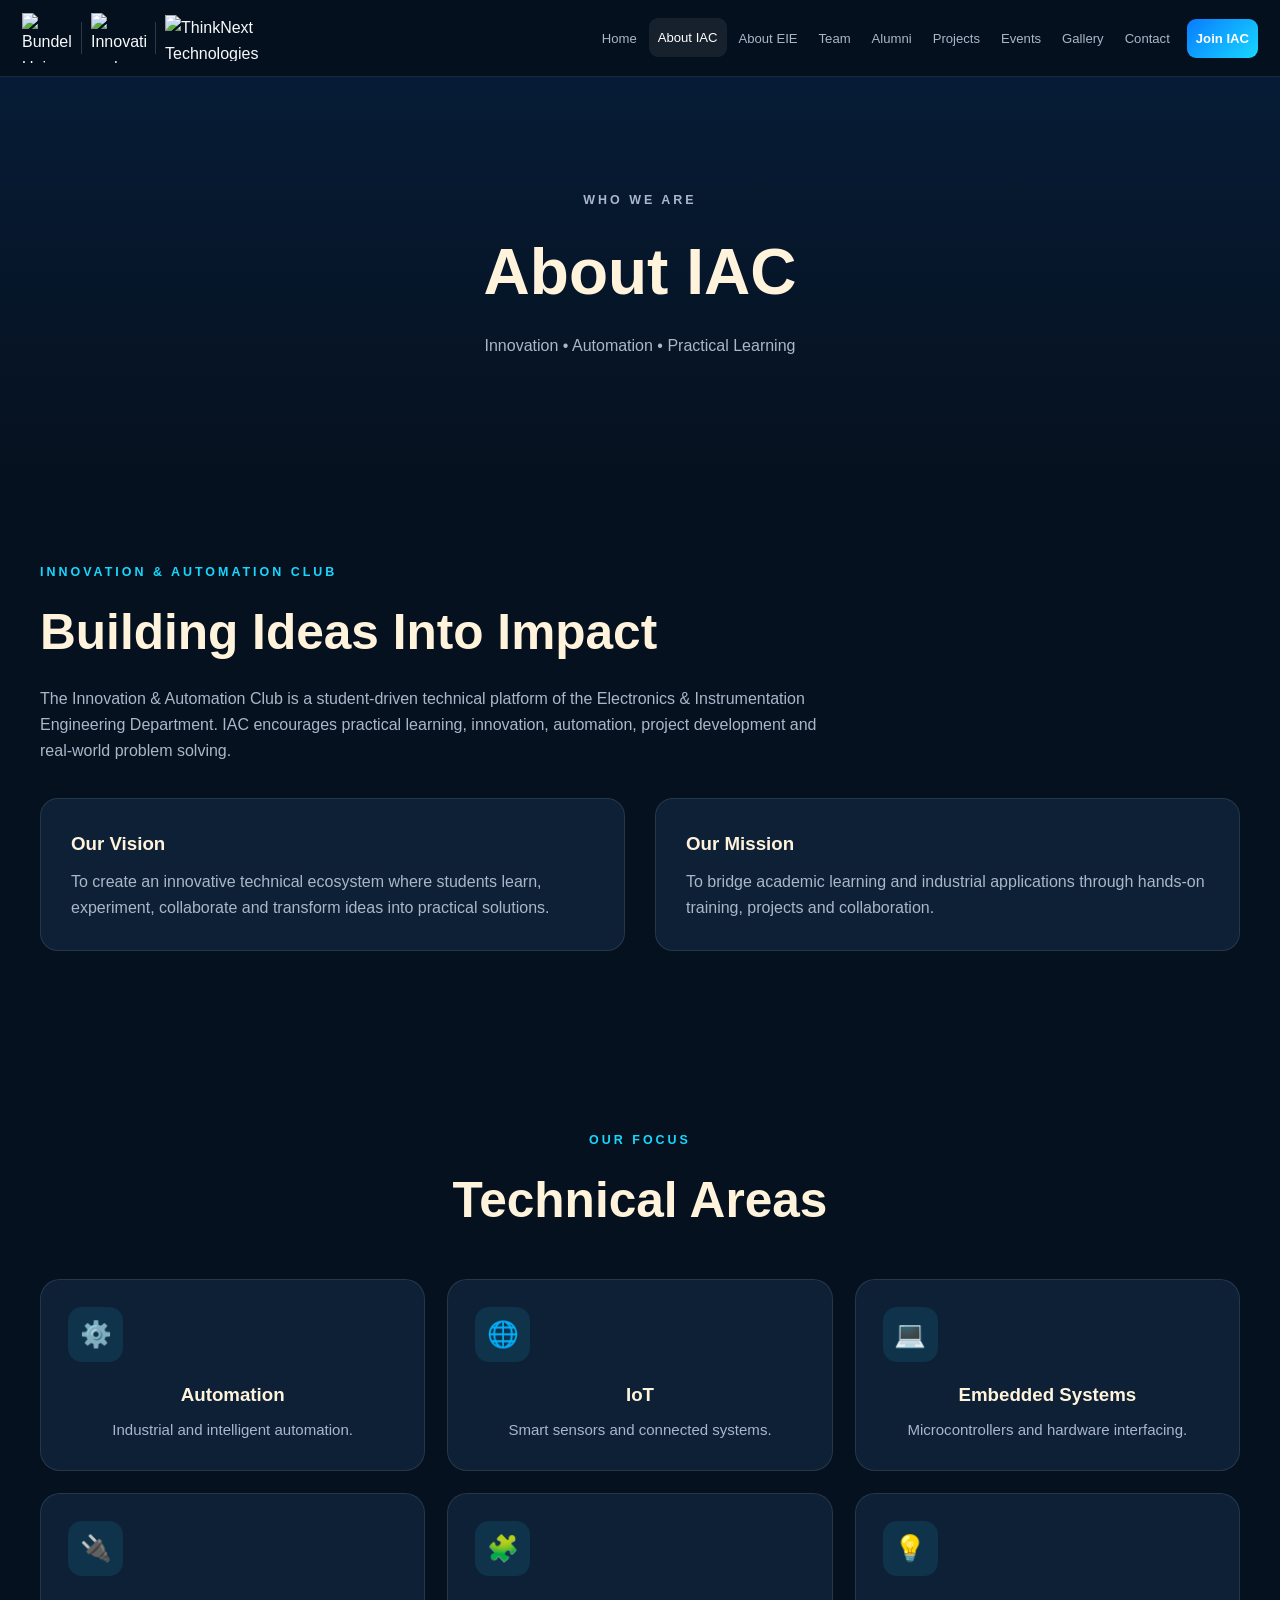
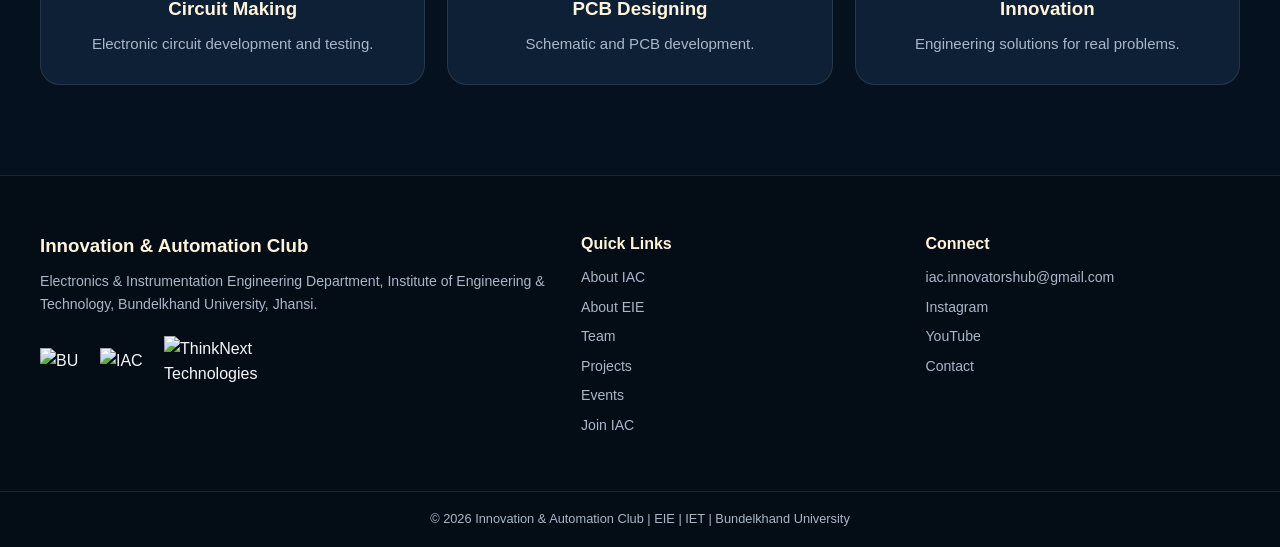
==== about.html @ f3361da5 "Create about.html" ====
<!DOCTYPE html>

<html lang="en">

<head>

    <meta charset="UTF-8">

    <meta
        name="viewport"
        content="width=device-width, initial-scale=1.0"
    >

    <title>
        About IAC
    </title>

    <link
        rel="stylesheet"
        href="style.css"
    >

</head>


<body data-page="about">


<div id="site-header"></div>


<main>


<section class="page-hero">

    <div class="page-hero-content reveal">

        <p class="section-label">
            WHO WE ARE
        </p>

        <h1>
            About IAC
        </h1>

        <p>
            Innovation • Automation •
            Practical Learning
        </p>

    </div>

</section>


<section class="section">


    <div class="reveal">

        <p class="section-label">
            INNOVATION & AUTOMATION CLUB
        </p>

        <h2 class="section-title">
            Building Ideas Into Impact
        </h2>

        <p class="section-intro">

            The Innovation & Automation Club
            is a student-driven technical
            platform of the Electronics &
            Instrumentation Engineering
            Department.

            IAC encourages practical learning,
            innovation, automation,
            project development and
            real-world problem solving.

        </p>

    </div>


    <div class="two-column">


        <div class="info-panel reveal reveal-left">

            <h3>
                Our Vision
            </h3>

            <p>

                To create an innovative
                technical ecosystem where
                students learn, experiment,
                collaborate and transform
                ideas into practical solutions.

            </p>

        </div>


        <div class="info-panel reveal reveal-right">

            <h3>
                Our Mission
            </h3>

            <p>

                To bridge academic learning
                and industrial applications
                through hands-on training,
                projects and collaboration.

            </p>

        </div>


    </div>


</section>


<section class="section section-center">

    <p class="section-label">
        OUR FOCUS
    </p>

    <h2 class="section-title">
        Technical Areas
    </h2>


    <div class="grid">


        <div class="card reveal">
            <div class="card-icon">⚙️</div>
            <h3>Automation</h3>
            <p>Industrial and intelligent automation.</p>
        </div>


        <div class="card reveal">
            <div class="card-icon">🌐</div>
            <h3>IoT</h3>
            <p>Smart sensors and connected systems.</p>
        </div>


        <div class="card reveal">
            <div class="card-icon">💻</div>
            <h3>Embedded Systems</h3>
            <p>Microcontrollers and hardware interfacing.</p>
        </div>


        <div class="card reveal">
            <div class="card-icon">🔌</div>
            <h3>Circuit Making</h3>
            <p>Electronic circuit development and testing.</p>
        </div>


        <div class="card reveal">
            <div class="card-icon">🧩</div>
            <h3>PCB Designing</h3>
            <p>Schematic and PCB development.</p>
        </div>


        <div class="card reveal">
            <div class="card-icon">💡</div>
            <h3>Innovation</h3>
            <p>Engineering solutions for real problems.</p>
        </div>


    </div>

</section>


</main>


<div id="site-footer"></div>


<script src="script.js"></script>


</body>

</html>
---- style.css ----
/* =========================================================
   IAC MULTI-PAGE WEBSITE
   Desktop + Tablet + Mobile Responsive
========================================================= */

* {
    margin: 0;
    padding: 0;
    box-sizing: border-box;
}

html {
    scroll-behavior: smooth;
}

:root {
    --bg: #06111f;
    --bg-soft: #091829;
    --card: #0e2035;
    --card-soft: #132a44;

    --white: #ffffff;
    --cream: #fff3dc;

    --text: #f7f9fc;
    --muted: #aab7c9;

    --blue: #087cff;
    --cyan: #18d7ff;
    --gold: #ffbd4a;

    --border: rgba(255, 255, 255, 0.10);

    --radius: 20px;

    --shadow:
        0 20px 60px rgba(0, 0, 0, 0.32);
}

body {
    font-family:
        Arial,
        Helvetica,
        sans-serif;

    background: var(--bg);
    color: var(--text);

    line-height: 1.6;

    overflow-x: hidden;
}

a {
    color: inherit;
    text-decoration: none;
}

img {
    display: block;
    max-width: 100%;
}

button,
input,
select,
textarea {
    font: inherit;
}

/* =========================================================
   HEADER
========================================================= */

.site-header {
    position: sticky;
    top: 0;

    z-index: 1000;

    background: rgba(6, 17, 31, 0.96);

    backdrop-filter: blur(16px);

    border-bottom:
        1px solid var(--border);
}

.navbar {
    width: 100%;
    max-width: 1500px;

    min-height: 76px;

    margin: auto;

    padding:
        0 22px;

    display: flex;
    align-items: center;
    justify-content: space-between;

    gap: 18px;
}

/* =========================================================
   THREE LOGOS
========================================================= */

.brand {
    display: flex;
    align-items: center;

    flex-shrink: 0;
}

.brand-logos {
    display: flex;
    align-items: center;

    gap: 9px;
}

.header-logo {
    display: block;

    object-fit: contain;

    transition:
        transform 0.3s ease,
        filter 0.3s ease;
}

.header-logo:hover {
    transform:
        translateY(-2px)
        scale(1.05);
}

.bu-logo {
    width: 50px;
    height: 50px;
}

.iac-logo {
    width: 55px;
    height: 50px;
}

.thinknext-logo {
    width: 110px;
    height: 46px;
}

.logo-divider {
    width: 1px;
    height: 32px;

    background:
        rgba(255, 255, 255, 0.17);
}

/* =========================================================
   NAV LINKS
========================================================= */

.nav-links {
    display: flex;
    align-items: center;

    gap: 3px;
}

.nav-links a {
    padding:
        9px 9px;

    border-radius: 9px;

    color: var(--muted);

    font-size: 0.82rem;

    transition:
        color 0.3s ease,
        background 0.3s ease,
        transform 0.3s ease;
}

.nav-links a:hover,
.nav-links a.active {
    color: white;

    background:
        rgba(255, 255, 255, 0.07);

    transform:
        translateY(-1px);
}

.nav-links .join-nav {
    margin-left: 5px;

    color: white;

    background:
        linear-gradient(
            135deg,
            var(--blue),
            var(--cyan)
        );

    font-weight: 700;
}

.menu-btn {
    display: none;

    width: 42px;
    height: 42px;

    flex-shrink: 0;

    border:
        1px solid var(--border);

    border-radius: 10px;

    background: var(--card);

    color: white;

    cursor: pointer;

    font-size: 1.2rem;
}

/* =========================================================
   HERO
========================================================= */

.hero {
    position: relative;

    min-height:
        calc(100vh - 76px);

    display: flex;
    align-items: center;

    overflow: hidden;

    background:
        radial-gradient(
            circle at 85% 20%,
            rgba(24, 215, 255, 0.14),
            transparent 32%
        ),
        radial-gradient(
            circle at 10% 80%,
            rgba(8, 124, 255, 0.13),
            transparent 30%
        );
}

.hero::before {
    content: "";

    position: absolute;

    right: -180px;
    top: -180px;

    width: 500px;
    height: 500px;

    border-radius: 50%;

    background:
        rgba(8, 124, 255, 0.18);

    filter: blur(100px);

    animation:
        heroGlow 8s ease-in-out infinite alternate;
}

@keyframes heroGlow {
    to {
        transform:
            translate(-70px, 60px)
            scale(1.15);
    }
}

.hero-container {
    position: relative;

    z-index: 2;

    width: 100%;
    max-width: 1250px;

    margin: auto;

    padding:
        80px 25px;

    display: grid;

    grid-template-columns:
        1.2fr 0.8fr;

    gap: 65px;

    align-items: center;
}

.hero-tag,
.section-label {
    color: var(--cyan);

    font-size: 0.78rem;

    font-weight: 800;

    letter-spacing: 3px;

    text-transform: uppercase;
}

.hero h1 {
    margin:
        15px 0 22px;

    color: var(--cream);

    font-size:
        clamp(2.7rem, 6vw, 5.5rem);

    line-height: 1;

    letter-spacing: -2px;
}

.hero-description {
    max-width: 760px;

    color: var(--muted);

    font-size: 1.04rem;
}

.hero-buttons {
    display: flex;
    flex-wrap: wrap;

    gap: 14px;

    margin-top: 30px;
}

.btn {
    display: inline-flex;

    align-items: center;
    justify-content: center;

    gap: 8px;

    padding:
        13px 22px;

    border: none;

    border-radius: 11px;

    background:
        linear-gradient(
            135deg,
            var(--blue),
            var(--cyan)
        );

    color: white;

    font-weight: 700;

    cursor: pointer;

    transition: 0.3s ease;
}

.btn:hover {
    transform:
        translateY(-3px);

    box-shadow:
        0 12px 32px
        rgba(8, 124, 255, 0.28);
}

.btn-outline {
    border:
        1px solid var(--border);

    background:
        transparent;
}

.hero-card {
    padding: 30px;

    border:
        1px solid var(--border);

    border-radius: 24px;

    background:
        linear-gradient(
            145deg,
            rgba(255,255,255,0.08),
            rgba(255,255,255,0.02)
        );

    box-shadow: var(--shadow);
}

.hero-card h3 {
    margin-bottom: 12px;

    color: var(--cream);
}

.hero-stat {
    display: grid;

    grid-template-columns:
        repeat(2, 1fr);

    gap: 12px;

    margin-top: 22px;
}

.stat-box {
    padding: 18px;

    border-radius: 13px;

    background:
        rgba(255,255,255,0.05);

    text-align: center;
}

.stat-box strong {
    display: block;

    color: var(--cyan);

    font-size: 1.35rem;
}

.stat-box span {
    color: var(--muted);

    font-size: 0.77rem;
}

/* =========================================================
   COMMON SECTIONS
========================================================= */

.section {
    width: 100%;
    max-width: 1250px;

    margin: auto;

    padding:
        90px 25px;
}

.section-center {
    text-align: center;
}

.section-title {
    margin-top: 10px;

    color: var(--cream);

    font-size:
        clamp(2rem, 4vw, 3.1rem);
}

.section-intro {
    max-width: 780px;

    margin-top: 14px;

    color: var(--muted);
}

.section-center .section-intro {
    margin-left: auto;
    margin-right: auto;
}

/* =========================================================
   PAGE HERO
========================================================= */

.page-hero {
    min-height: 44vh;

    display: flex;
    align-items: center;
    justify-content: center;

    text-align: center;

    background:
        linear-gradient(
            180deg,
            rgba(8,124,255,0.10),
            transparent
        );
}

.page-hero-content {
    max-width: 900px;

    padding:
        80px 22px;
}

.page-hero h1 {
    margin:
        10px 0;

    color: var(--cream);

    font-size:
        clamp(2.4rem, 5vw, 4.4rem);
}

.page-hero p {
    color: var(--muted);
}

/* =========================================================
   CARDS
========================================================= */

.grid {
    display: grid;

    grid-template-columns:
        repeat(3, minmax(0, 1fr));

    gap: 22px;

    margin-top: 38px;
}

.card {
    padding: 27px;

    border:
        1px solid var(--border);

    border-radius: var(--radius);

    background: var(--card);

    transition:
        transform 0.3s ease,
        border 0.3s ease,
        box-shadow 0.3s ease;
}

.card:hover {
    transform:
        translateY(-7px);

    border-color:
        rgba(24, 215, 255, 0.45);

    box-shadow: var(--shadow);
}

.card-icon {
    width: 55px;
    height: 55px;

    margin-bottom: 18px;

    display: grid;

    place-items: center;

    border-radius: 14px;

    background:
        rgba(24, 215, 255, 0.10);

    font-size: 1.6rem;
}

.card h3 {
    margin-bottom: 9px;

    color: var(--cream);
}

.card p {
    color: var(--muted);

    font-size: 0.94rem;
}

/* =========================================================
   ABOUT
========================================================= */

.two-column {
    display: grid;

    grid-template-columns:
        repeat(2, minmax(0, 1fr));

    gap: 30px;

    margin-top: 35px;
}

.info-panel {
    padding: 30px;

    border:
        1px solid var(--border);

    border-radius: 18px;

    background: var(--card);
}

.info-panel h3 {
    margin-bottom: 10px;

    color: var(--cream);
}

.info-panel p {
    color: var(--muted);
}

/* =========================================================
   COLLABORATION BANNER
========================================================= */

.collaboration-section {
    position: relative;

    overflow: hidden;
}

.collaboration-section::before {
    content: "";

    position: absolute;

    width: 350px;
    height: 350px;

    left: -180px;
    top: 100px;

    border-radius: 50%;

    background:
        rgba(8, 124, 255, 0.13);

    filter: blur(90px);
}

.collab-banner {
    position: relative;

    width: 100%;

    margin:
        45px auto;

    overflow: hidden;

    border:
        1px solid var(--border);

    border-radius: 22px;

    box-shadow: var(--shadow);
}

.collab-banner img {
    width: 100%;
    height: auto;

    object-fit: contain;

    transition:
        transform 0.7s ease;
}

.collab-banner:hover img {
    transform:
        scale(1.018);
}

.banner-shine {
    position: absolute;

    inset: 0;

    overflow: hidden;

    pointer-events: none;
}

.banner-shine::after {
    content: "";

    position: absolute;

    left: -240px;
    top: -50%;

    width: 130px;
    height: 200%;

    transform:
        rotate(20deg);

    background:
        linear-gradient(
            90deg,
            transparent,
            rgba(255,255,255,0.24),
            transparent
        );

    animation:
        bannerShine 6s ease-in-out infinite;
}

@keyframes bannerShine {
    0%,
    70% {
        left: -240px;
    }

    100% {
        left:
            calc(100% + 240px);
    }
}

/* =========================================================
   COLLAB INFO
========================================================= */

.collab-content {
    display: grid;

    grid-template-columns:
        1.25fr 0.75fr;

    gap: 25px;

    margin-top: 40px;
}

.collab-info,
.collab-tech-card {
    padding: 32px;

    border:
        1px solid var(--border);

    border-radius: 20px;

    background:
        linear-gradient(
            145deg,
            rgba(255,255,255,0.07),
            rgba(255,255,255,0.02)
        );
}

.partner-badge {
    display: inline-block;

    margin-bottom: 13px;

    padding:
        7px 12px;

    border:
        1px solid
        rgba(24, 215, 255, 0.28);

    border-radius: 30px;

    background:
        rgba(24, 215, 255, 0.08);

    color: var(--cyan);

    font-size: 0.69rem;

    font-weight: 800;

    letter-spacing: 1.3px;
}

.collab-info h2 {
    margin-bottom: 15px;

    color: var(--cream);

    font-size:
        clamp(1.8rem, 3vw, 2.7rem);
}

.collab-info > p {
    margin-bottom: 12px;

    color: var(--muted);
}

.collab-features {
    display: grid;

    grid-template-columns:
        repeat(3, 1fr);

    gap: 11px;

    margin-top: 27px;
}

.collab-feature {
    min-height: 105px;

    padding:
        15px 8px;

    display: flex;

    flex-direction: column;

    align-items: center;
    justify-content: center;

    gap: 8px;

    text-align: center;

    border:
        1px solid var(--border);

    border-radius: 13px;

    background:
        rgba(255,255,255,0.035);

    transition: 0.3s ease;
}

.collab-feature:hover {
    transform:
        translateY(-6px);

    border-color:
        rgba(24, 215, 255, 0.45);
}

.collab-feature span {
    font-size: 1.55rem;

    animation:
        floatIcon 3s ease-in-out infinite;
}

@keyframes floatIcon {
    0%,
    100% {
        transform:
            translateY(0);
    }

    50% {
        transform:
            translateY(-5px);
    }
}

.collab-feature p {
    color: var(--cream);

    font-size: 0.8rem;

    font-weight: 700;
}

.mini-label {
    color: var(--cyan);

    font-size: 0.71rem;

    font-weight: 800;

    letter-spacing: 2px;
}

.collab-tech-card h3 {
    margin:
        10px 0 20px;

    color: var(--cream);

    font-size: 1.6rem;
}

.tech-list {
    display: grid;

    gap: 9px;
}

.tech-item {
    padding: 13px;

    display: flex;
    align-items: center;

    gap: 11px;

    border:
        1px solid var(--border);

    border-radius: 11px;

    background:
        rgba(255,255,255,0.035);

    transition: 0.3s ease;
}

.tech-item:hover {
    transform:
        translateX(6px);

    border-color:
        rgba(24, 215, 255, 0.40);
}

/* =========================================================
   SPONSOR
========================================================= */

.sponsor-wrapper {
    position: relative;

    max-width: 1050px;

    margin:
        45px auto 0;

    padding: 45px;

    display: grid;

    grid-template-columns:
        280px 1fr;

    gap: 40px;

    align-items: center;

    overflow: hidden;

    border:
        1px solid var(--border);

    border-radius: 25px;

    background:
        linear-gradient(
            135deg,
            #0b2948,
            #071522
        );

    box-shadow: var(--shadow);
}

.sponsor-wrapper::before {
    content: "";

    position: absolute;

    inset: 0;

    border:
        1px solid
        rgba(24, 215, 255, 0.23);

    border-radius: 25px;

    animation:
        sponsorGlow
        3s ease-in-out infinite alternate;

    pointer-events: none;
}

@keyframes sponsorGlow {
    from {
        box-shadow:
            inset 0 0 10px
            rgba(24, 215, 255, 0.04);
    }

    to {
        box-shadow:
            inset 0 0 35px
            rgba(24, 215, 255, 0.20);
    }
}

.sponsor-icon-area {
    position: relative;

    z-index: 2;

    text-align: center;
}

.sponsor-avatar {
    width: 170px;
    height: 170px;

    margin: auto;

    display: grid;

    place-items: center;

    border-radius: 50%;

    background:
        linear-gradient(
            135deg,
            var(--blue),
            var(--cyan)
        );

    animation:
        sponsorFloat
        4s ease-in-out infinite;
}

@keyframes sponsorFloat {
    0%,
    100% {
        transform:
            translateY(0);
    }

    50% {
        transform:
            translateY(-8px);
    }
}

.sponsor-avatar span {
    color: white;

    font-size: 3rem;

    font-weight: 900;
}

.sponsor-company {
    margin-top: 20px;

    color: var(--cream);

    font-weight: 700;
}

.sponsor-content {
    position: relative;

    z-index: 2;
}

.sponsor-content h2 {
    color: var(--cream);

    font-size:
        clamp(2rem, 4vw, 3rem);
}

.sponsor-content h3 {
    margin-top: 8px;

    color: var(--cyan);

    font-size: 1rem;
}

.sponsor-content > p {
    margin-top: 15px;

    color: var(--muted);
}

.sponsor-details {
    display: grid;

    grid-template-columns:
        repeat(3, 1fr);

    gap: 11px;

    margin-top: 25px;
}

.detail-box {
    padding: 13px;

    display: flex;

    align-items: center;

    gap: 10px;

    border:
        1px solid var(--border);

    border-radius: 11px;

    background:
        rgba(255,255,255,0.035);
}

.detail-icon {
    font-size: 1.25rem;
}

.detail-box small {
    display: block;

    color: var(--muted);

    font-size: 0.67rem;
}

.detail-box strong {
    color: var(--cream);

    font-size: 0.78rem;
}

.sponsor-actions {
    margin-top: 25px;
}

/* =========================================================
   PEOPLE / FACULTY / TEAM
========================================================= */

.people-grid {
    display: grid;

    grid-template-columns:
        repeat(3, minmax(0, 1fr));

    gap: 23px;

    margin-top: 38px;
}

.person-card {
    overflow: hidden;

    border:
        1px solid var(--border);

    border-radius: 18px;

    background: var(--card);

    transition: 0.3s ease;
}

.person-card:hover {
    transform:
        translateY(-6px);

    box-shadow: var(--shadow);
}

.person-image {
    width: 100%;
    height: 280px;

    object-fit: cover;

    background: var(--card-soft);
}

.person-info {
    padding: 21px;
}

.person-role {
    display: inline-block;

    margin-bottom: 6px;

    color: var(--cyan);

    font-size: 0.72rem;

    font-weight: 800;

    text-transform: uppercase;
}

.person-info h3 {
    color: var(--cream);
}

.person-info p {
    margin-top: 5px;

    color: var(--muted);

    font-size: 0.9rem;
}

.member-list {
    display: flex;
    flex-wrap: wrap;

    gap: 6px;

    margin-top: 12px;
}

.member-tag {
    padding:
        5px 8px;

    border-radius: 7px;

    background:
        rgba(255,255,255,0.06);

    color: var(--cream);

    font-size: 0.75rem;
}

/* =========================================================
   PROJECTS
========================================================= */

.filter-buttons {
    display: flex;
    flex-wrap: wrap;
    justify-content: center;

    gap: 9px;

    margin-top: 28px;
}

.filter-btn {
    padding:
        9px 16px;

    border:
        1px solid var(--border);

    border-radius: 30px;

    background: transparent;

    color: var(--muted);

    cursor: pointer;
}

.filter-btn:hover,
.filter-btn.active {
    border-color: var(--cyan);

    background: var(--cyan);

    color: #06111f;
}

.project-category {
    display: block;

    margin-bottom: 8px;

    color: var(--cyan);

    font-size: 0.73rem;

    font-weight: 800;
}

.project-status {
    display: inline-block;

    margin-top: 13px;

    padding:
        5px 9px;

    border-radius: 8px;

    background:
        rgba(255,255,255,0.07);

    color: var(--cream);

    font-size: 0.72rem;
}

/* =========================================================
   EVENTS
========================================================= */

.timeline {
    display: grid;

    gap: 18px;

    margin-top: 35px;
}

.event-card {
    padding: 23px;

    display: grid;

    grid-template-columns:
        80px 1fr;

    gap: 20px;

    border:
        1px solid var(--border);

    border-radius: 16px;

    background: var(--card);
}

.event-icon {
    width: 68px;
    height: 68px;

    display: grid;

    place-items: center;

    border-radius: 14px;

    background:
        rgba(24, 215, 255, 0.10);

    font-size: 1.8rem;
}

.event-card h3 {
    color: var(--cream);
}

.event-card p {
    margin-top: 5px;

    color: var(--muted);
}

/* =========================================================
   GALLERY
========================================================= */

.gallery-grid {
    display: grid;

    grid-template-columns:
        repeat(3, minmax(0, 1fr));

    gap: 14px;

    margin-top: 35px;
}

.gallery-card {
    overflow: hidden;

    min-height: 260px;

    border:
        1px solid var(--border);

    border-radius: 15px;

    background: var(--card);

    cursor: pointer;
}

.gallery-card img {
    width: 100%;
    height: 100%;

    min-height: 260px;

    object-fit: cover;

    transition:
        transform 0.35s ease;
}

.gallery-card:hover img {
    transform:
        scale(1.05);
}

/* =========================================================
   MODAL
========================================================= */

.modal {
    position: fixed;

    inset: 0;

    z-index: 3000;

    display: none;

    place-items: center;

    padding: 20px;

    background:
        rgba(0,0,0,0.90);
}

.modal.show {
    display: grid;
}

.modal-content {
    position: relative;

    width: 100%;
    max-width: 1000px;

    padding: 20px;

    border-radius: 18px;

    background: var(--card);
}

.modal-content img {
    max-height: 80vh;

    margin: auto;

    object-fit: contain;
}

.modal-close {
    position: absolute;

    top: 10px;
    right: 10px;

    z-index: 4;

    width: 40px;
    height: 40px;

    border: none;

    border-radius: 50%;

    background: #06111f;

    color: white;

    cursor: pointer;
}

/* =========================================================
   FORM
========================================================= */

.form-box {
    max-width: 900px;

    margin:
        30px auto 0;

    padding: 34px;

    border:
        1px solid var(--border);

    border-radius: 20px;

    background: var(--card);
}

.form-grid {
    display: grid;

    grid-template-columns:
        repeat(2, minmax(0, 1fr));

    gap: 18px;
}

.form-group.full {
    grid-column:
        1 / -1;
}

.form-group label {
    display: block;

    margin-bottom: 6px;

    color: var(--cream);

    font-size: 0.83rem;

    font-weight: 700;
}

.form-control {
    width: 100%;

    padding:
        13px 14px;

    border:
        1px solid var(--border);

    border-radius: 10px;

    outline: none;

    background: var(--bg-soft);

    color: white;

    font-size: 16px;
}

.form-control:focus {
    border-color: var(--cyan);
}

textarea.form-control {
    min-height: 120px;

    resize: vertical;
}

.form-message {
    margin-top: 15px;

    color: var(--cyan);
}

/* =========================================================
   CONTACT
========================================================= */

.contact-grid {
    display: grid;

    grid-template-columns:
        0.8fr 1.2fr;

    gap: 25px;

    margin-top: 35px;
}

.contact-card {
    padding: 28px;

    border:
        1px solid var(--border);

    border-radius: 18px;

    background: var(--card);
}

.contact-card h2 {
    color: var(--cream);
}

.contact-item {
    margin-top: 20px;
}

.contact-item strong {
    display: block;

    color: var(--cream);
}

.contact-item span,
.contact-item a {
    color: var(--muted);
}

.map {
    width: 100%;
    min-height: 450px;

    border: none;

    border-radius: 18px;
}

/* =========================================================
   CTA
========================================================= */

.cta {
    max-width: 1200px;

    margin:
        30px auto 90px;

    padding:
        50px 25px;

    text-align: center;

    border:
        1px solid var(--border);

    border-radius: 22px;

    background:
        linear-gradient(
            135deg,
            rgba(8,124,255,0.15),
            rgba(24,215,255,0.05)
        );
}

.cta h2 {
    color: var(--cream);

    font-size:
        clamp(1.8rem, 4vw, 3rem);
}

.cta p {
    max-width: 700px;

    margin:
        10px auto 22px;

    color: var(--muted);
}

/* =========================================================
   FOOTER
========================================================= */

.footer {
    border-top:
        1px solid var(--border);

    background: #040c16;
}

.footer-grid {
    max-width: 1250px;

    margin: auto;

    padding:
        55px 25px;

    display: grid;

    grid-template-columns:
        1.3fr 0.8fr 0.8fr;

    gap: 30px;
}

.footer h3,
.footer h4 {
    margin-bottom: 10px;

    color: var(--cream);
}

.footer p,
.footer a {
    color: var(--muted);

    font-size: 0.88rem;
}

.footer-links {
    display: grid;

    gap: 7px;
}

.footer-logos {
    display: flex;

    align-items: center;

    gap: 12px;

    margin-top: 20px;
}

.footer-logos img {
    object-fit: contain;
}

.footer-bu {
    width: 48px;
}

.footer-iac {
    width: 52px;
}

.footer-thinknext {
    width: 100px;
}

.footer-bottom {
    padding: 17px;

    text-align: center;

    border-top:
        1px solid var(--border);

    color: var(--muted);

    font-size: 0.8rem;
}

/* =========================================================
   SCROLL ANIMATION
========================================================= */

.reveal {
    opacity: 0;

    transform:
        translateY(40px);

    transition:
        opacity 0.8s ease,
        transform 0.8s ease;
}

.reveal-left {
    transform:
        translateX(-45px);
}

.reveal-right {
    transform:
        translateX(45px);
}

.zoom-reveal {
    transform:
        scale(0.94);
}

.reveal.visible {
    opacity: 1;

    transform:
        translateX(0)
        translateY(0)
        scale(1);
}

/* =========================================================
   TABLET
========================================================= */

@media (max-width: 1150px) {

    .menu-btn {
        display: grid;

        place-items: center;
    }

    .nav-links {
        position: absolute;

        top: 76px;
        left: 0;
        right: 0;

        display: none;

        flex-direction: column;

        align-items: stretch;

        padding:
            18px 22px;

        background:
            rgba(6,17,31,0.99);

        border-bottom:
            1px solid var(--border);
    }

    .nav-links.show {
        display: flex;
    }

    .nav-links a {
        width: 100%;

        padding:
            12px 13px;
    }

    .nav-links .join-nav {
        margin-left: 0;

        text-align: center;
    }

    .hero {
        min-height: auto;
    }

    .hero-container {
        grid-template-columns: 1fr;

        gap: 40px;
    }

    .hero-card {
        max-width: 650px;
    }

    .grid,
    .people-grid {
        grid-template-columns:
            repeat(2, minmax(0, 1fr));
    }

    .two-column,
    .collab-content,
    .contact-grid {
        grid-template-columns: 1fr;
    }

    .sponsor-wrapper {
        grid-template-columns: 1fr;

        text-align: center;
    }

    .sponsor-details {
        max-width: 720px;

        margin-left: auto;
        margin-right: auto;

        text-align: left;
    }

    .gallery-grid {
        grid-template-columns:
            repeat(2, minmax(0, 1fr));
    }
}

/* =========================================================
   MOBILE
========================================================= */

@media (max-width: 700px) {

    .navbar {
        min-height: 68px;

        padding:
            0 12px;
    }

    .nav-links {
        top: 68px;
    }

    .brand-logos {
        gap: 5px;
    }

    .bu-logo {
        width: 36px;
        height: 36px;
    }

    .iac-logo {
        width: 40px;
        height: 36px;
    }

    .thinknext-logo {
        width: 72px;
        height: 32px;
    }

    .logo-divider {
        height: 24px;
    }

    .menu-btn {
        width: 40px;
        height: 40px;
    }

    .hero-container {
        padding:
            55px 18px 65px;
    }

    .hero h1 {
        font-size:
            clamp(2.2rem, 12vw, 3.5rem);

        letter-spacing: -1px;
    }

    .hero-description {
        font-size: 0.95rem;
    }

    .hero-buttons {
        flex-direction: column;
    }

    .hero-buttons .btn {
        width: 100%;
    }

    .hero-card {
        padding: 22px;
    }

    .section {
        padding:
            65px 18px;
    }

    .page-hero {
        min-height: auto;
    }

    .page-hero-content {
        padding:
            65px 18px;
    }

    .grid,
    .people-grid,
    .two-column,
    .form-grid {
        grid-template-columns: 1fr;
    }

    .collab-banner {
        border-radius: 12px;
    }

    .collab-banner img {
        width: 100%;
        height: auto;

        object-fit: contain;
    }

    .collab-info,
    .collab-tech-card {
        padding:
            22px 17px;
    }

    .collab-features {
        grid-template-columns:
            repeat(2, 1fr);
    }

    .sponsor-wrapper {
        padding:
            30px 18px;

        gap: 28px;
    }

    .sponsor-avatar {
        width: 135px;
        height: 135px;
    }

    .sponsor-avatar span {
        font-size: 2.4rem;
    }

    .sponsor-details {
        grid-template-columns: 1fr;
    }

    .sponsor-actions .btn {
        width: 100%;
    }

    .event-card {
        grid-template-columns: 1fr;
    }

    .person-image {
        height: auto;

        aspect-ratio: 4 / 3;

        object-fit: cover;
    }

    .gallery-grid {
        grid-template-columns:
            repeat(2, minmax(0, 1fr));

        gap: 10px;
    }

    .gallery-card,
    .gallery-card img {
        min-height: 180px;
    }

    .filter-buttons {
        justify-content: flex-start;

        flex-wrap: nowrap;

        overflow-x: auto;

        padding-bottom: 8px;
    }

    .filter-btn {
        flex-shrink: 0;

        white-space: nowrap;
    }

    .form-box {
        padding:
            22px 17px;
    }

    .map {
        min-height: 350px;
    }

    .footer-grid {
        grid-template-columns: 1fr;

        padding:
            45px 18px;
    }

    .cta {
        margin:
            20px 18px 65px;

        padding:
            38px 18px;
    }
}

/* =========================================================
   VERY SMALL PHONE
========================================================= */

@media (max-width: 420px) {

    .brand-logos {
        gap: 4px;
    }

    .bu-logo {
        width: 30px;
        height: 30px;
    }

    .iac-logo {
        width: 34px;
        height: 30px;
    }

    .thinknext-logo {
        width: 60px;
        height: 28px;
    }

    .logo-divider {
        height: 20px;
    }

    .collab-features {
        grid-template-columns: 1fr;
    }

    .gallery-grid {
        grid-template-columns: 1fr;
    }

    .gallery-card,
    .gallery-card img {
        min-height: 230px;
    }
}

/* =========================================================
   ACCESSIBILITY
========================================================= */

@media (prefers-reduced-motion: reduce) {

    *,
    *::before,
    *::after {
        animation-duration:
            0.01ms !important;

        animation-iteration-count:
            1 !important;

        transition-duration:
            0.01ms !important;
    }
}
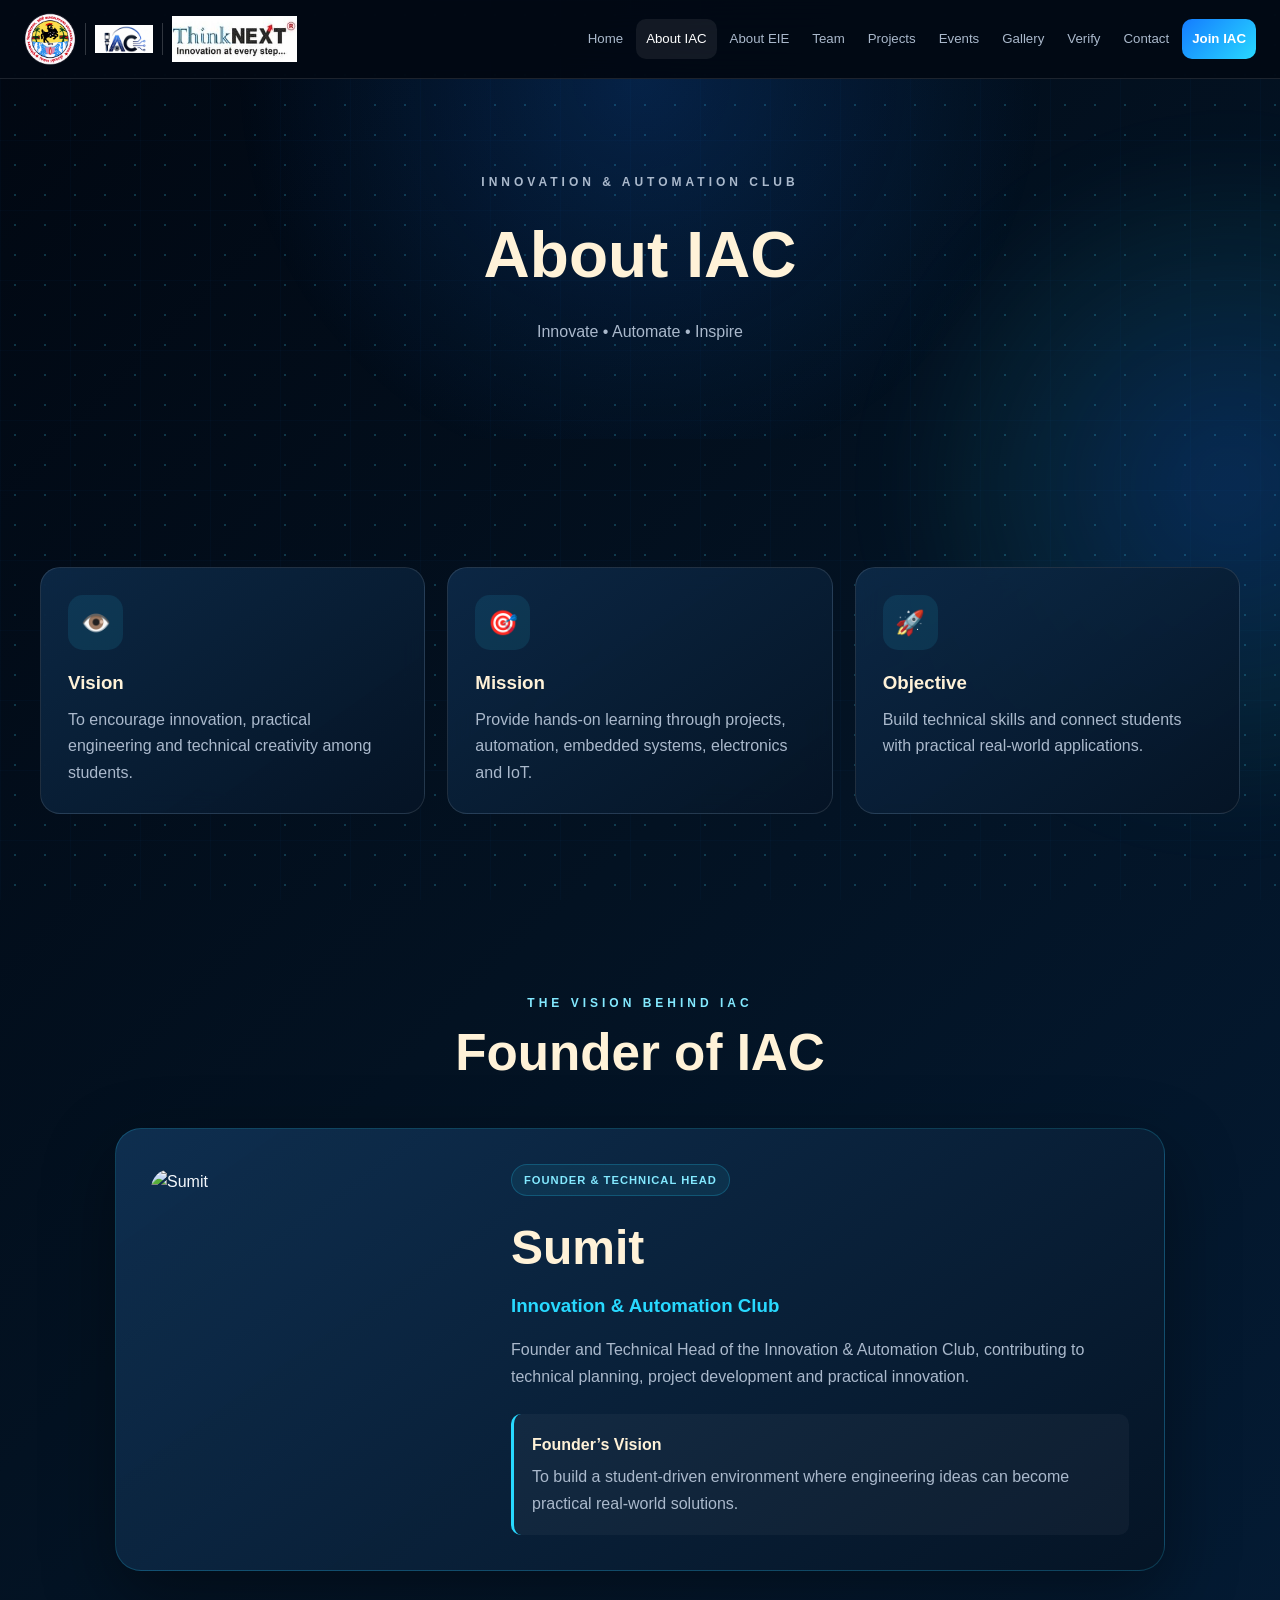
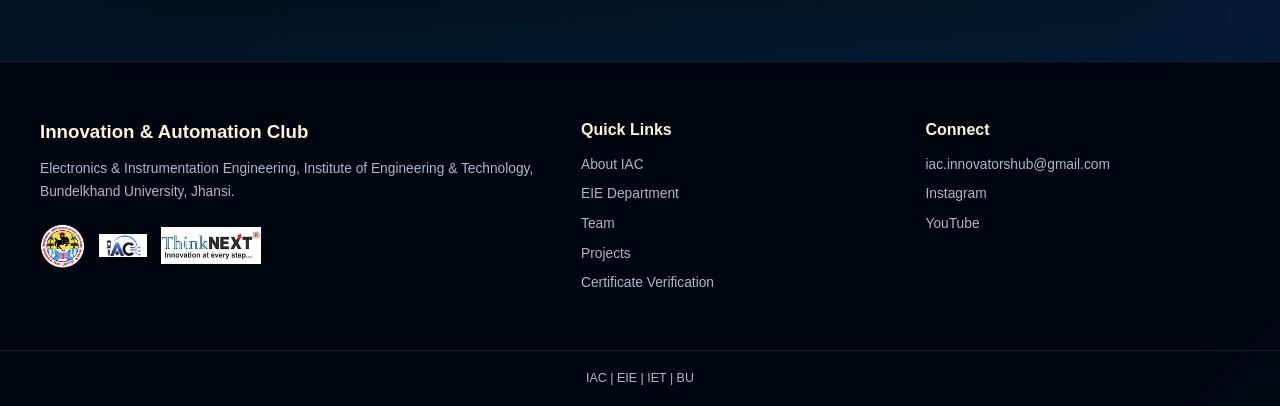
==== commit 633492c6: "Update about.html" ====
--- a/about.html
+++ b/about.html
@@ -37,7 +37,7 @@
     <div class="page-hero-content reveal">
 
         <p class="section-label">
-            WHO WE ARE
+            INNOVATION & AUTOMATION CLUB
         </p>
 
         <h1>
@@ -45,8 +45,7 @@
         </h1>
 
         <p>
-            Innovation • Automation •
-            Practical Learning
+            Innovate • Automate • Inspire
         </p>
 
     </div>
@@ -54,73 +53,158 @@
 </section>
 
 
+
 <section class="section">
 
 
-    <div class="reveal">
+    <div class="grid">
+
+
+        <article class="card reveal">
+
+            <div class="card-icon">
+                👁️
+            </div>
+
+            <h3>
+                Vision
+            </h3>
+
+            <p>
+
+                To encourage innovation,
+                practical engineering
+                and technical creativity
+                among students.
+
+            </p>
+
+        </article>
+
+
+        <article class="card reveal">
+
+            <div class="card-icon">
+                🎯
+            </div>
+
+            <h3>
+                Mission
+            </h3>
+
+            <p>
+
+                Provide hands-on learning
+                through projects,
+                automation, embedded systems,
+                electronics and IoT.
+
+            </p>
+
+        </article>
+
+
+        <article class="card reveal">
+
+            <div class="card-icon">
+                🚀
+            </div>
+
+            <h3>
+                Objective
+            </h3>
+
+            <p>
+
+                Build technical skills
+                and connect students
+                with practical
+                real-world applications.
+
+            </p>
+
+        </article>
+
+
+    </div>
+
+
+</section>
+
+
+
+<section class="section">
+
+
+    <div class="section-center reveal">
 
         <p class="section-label">
-            INNOVATION & AUTOMATION CLUB
+            THE VISION BEHIND IAC
         </p>
 
         <h2 class="section-title">
-            Building Ideas Into Impact
+            Founder of IAC
         </h2>
 
-        <p class="section-intro">
-
-            The Innovation & Automation Club
-            is a student-driven technical
-            platform of the Electronics &
-            Instrumentation Engineering
-            Department.
-
-            IAC encourages practical learning,
-            innovation, automation,
-            project development and
-            real-world problem solving.
-
-        </p>
-
-    </div>
-
-
-    <div class="two-column">
-
-
-        <div class="info-panel reveal reveal-left">
-
-            <h3>
-                Our Vision
-            </h3>
-
-            <p>
-
-                To create an innovative
-                technical ecosystem where
-                students learn, experiment,
-                collaborate and transform
-                ideas into practical solutions.
-
-            </p>
+    </div>
+
+
+    <div class="founder-card tilt-card reveal">
+
+
+        <div class="founder-photo-box">
+
+            <img
+                src="assets/team/sumit.jpeg"
+                class="founder-photo"
+                alt="Sumit"
+            >
 
         </div>
 
 
-        <div class="info-panel reveal reveal-right">
-
-            <h3>
-                Our Mission
-            </h3>
-
-            <p>
-
-                To bridge academic learning
-                and industrial applications
-                through hands-on training,
-                projects and collaboration.
-
-            </p>
+        <div class="founder-content">
+
+            <span class="founder-badge">
+                FOUNDER & TECHNICAL HEAD
+            </span>
+
+            <h2>
+                Sumit
+            </h2>
+
+            <h3>
+                Innovation & Automation Club
+            </h3>
+
+            <p>
+
+                Founder and Technical Head
+                of the Innovation &
+                Automation Club,
+                contributing to technical
+                planning, project development
+                and practical innovation.
+
+            </p>
+
+
+            <div class="founder-vision">
+
+                <strong>
+                    Founder’s Vision
+                </strong>
+
+                <p>
+
+                    To build a student-driven
+                    environment where engineering
+                    ideas can become practical
+                    real-world solutions.
+
+                </p>
+
+            </div>
 
         </div>
 
@@ -131,67 +215,6 @@
 </section>
 
 
-<section class="section section-center">
-
-    <p class="section-label">
-        OUR FOCUS
-    </p>
-
-    <h2 class="section-title">
-        Technical Areas
-    </h2>
-
-
-    <div class="grid">
-
-
-        <div class="card reveal">
-            <div class="card-icon">⚙️</div>
-            <h3>Automation</h3>
-            <p>Industrial and intelligent automation.</p>
-        </div>
-
-
-        <div class="card reveal">
-            <div class="card-icon">🌐</div>
-            <h3>IoT</h3>
-            <p>Smart sensors and connected systems.</p>
-        </div>
-
-
-        <div class="card reveal">
-            <div class="card-icon">💻</div>
-            <h3>Embedded Systems</h3>
-            <p>Microcontrollers and hardware interfacing.</p>
-        </div>
-
-
-        <div class="card reveal">
-            <div class="card-icon">🔌</div>
-            <h3>Circuit Making</h3>
-            <p>Electronic circuit development and testing.</p>
-        </div>
-
-
-        <div class="card reveal">
-            <div class="card-icon">🧩</div>
-            <h3>PCB Designing</h3>
-            <p>Schematic and PCB development.</p>
-        </div>
-
-
-        <div class="card reveal">
-            <div class="card-icon">💡</div>
-            <h3>Innovation</h3>
-            <p>Engineering solutions for real problems.</p>
-        </div>
-
-
-    </div>
-
-</section>
-
-
 </main>
 
 
--- a/style.css
+++ b/style.css
@@ -1,6 +1,5 @@
 /* =========================================================
-   IAC MULTI-PAGE WEBSITE
-   Desktop + Tablet + Mobile Responsive
+   IAC OFFICIAL WEBSITE
 ========================================================= */
 
 * {
@@ -14,467 +13,806 @@
 }
 
 :root {
-    --bg: #06111f;
-    --bg-soft: #091829;
-    --card: #0e2035;
-    --card-soft: #132a44;
+
+    --dark: #020812;
+    --dark2: #061629;
+
+    --card: rgba(8, 29, 52, 0.84);
+
+    --cream: #fff2d8;
 
     --white: #ffffff;
-    --cream: #fff3dc;
-
-    --text: #f7f9fc;
-    --muted: #aab7c9;
-
-    --blue: #087cff;
-    --cyan: #18d7ff;
-    --gold: #ffbd4a;
-
-    --border: rgba(255, 255, 255, 0.10);
-
-    --radius: 20px;
+
+    --text: #f4f8fc;
+
+    --muted: #aab9cc;
+
+    --blue: #147cff;
+
+    --cyan: #28d9ff;
+
+    --cyan2: #83e9ff;
+
+    --green: #35e4a1;
+
+    --border: rgba(255,255,255,0.11);
 
     --shadow:
-        0 20px 60px rgba(0, 0, 0, 0.32);
-}
+        0 25px 70px rgba(0,0,0,0.38);
+}
+
 
 body {
+
+    min-height: 100vh;
+
     font-family:
         Arial,
         Helvetica,
         sans-serif;
 
-    background: var(--bg);
     color: var(--text);
 
-    line-height: 1.6;
+    line-height: 1.65;
 
     overflow-x: hidden;
-}
+
+    background:
+
+        linear-gradient(
+            135deg,
+            #010711,
+            #031222 45%,
+            #041d38
+        );
+}
+
+
+/* =========================================================
+   ANIMATED FULL WEBSITE BACKGROUND
+========================================================= */
+
+body::before {
+
+    content: "";
+
+    position: fixed;
+
+    inset: 0;
+
+    z-index: -2;
+
+    pointer-events: none;
+
+    opacity: 0.32;
+
+    background-image:
+
+        linear-gradient(
+            rgba(54,160,255,0.09) 1px,
+            transparent 1px
+        ),
+
+        linear-gradient(
+            90deg,
+            rgba(54,160,255,0.09) 1px,
+            transparent 1px
+        ),
+
+        radial-gradient(
+            circle,
+            rgba(70,218,255,0.65) 1px,
+            transparent 1.5px
+        );
+
+    background-size:
+        70px 70px,
+        70px 70px,
+        30px 30px;
+
+    animation:
+        backgroundMove
+        35s linear infinite;
+}
+
+
+@keyframes backgroundMove {
+
+    from {
+
+        background-position:
+            0 0,
+            0 0,
+            0 0;
+    }
+
+    to {
+
+        background-position:
+            140px 70px,
+            140px 70px,
+            60px 30px;
+    }
+}
+
+
+body::after {
+
+    content: "";
+
+    position: fixed;
+
+    width: 700px;
+
+    height: 700px;
+
+    top: 15%;
+
+    right: -300px;
+
+    z-index: -1;
+
+    pointer-events: none;
+
+    border-radius: 50%;
+
+    background:
+
+        radial-gradient(
+            circle,
+            rgba(22,124,255,0.23),
+            rgba(40,217,255,0.07) 45%,
+            transparent 70%
+        );
+
+    filter:
+        blur(35px);
+
+    animation:
+        glowMove
+        15s ease-in-out infinite alternate;
+}
+
+
+@keyframes glowMove {
+
+    to {
+
+        transform:
+            translate(-160px,130px)
+            scale(1.2);
+    }
+}
+
 
 a {
     color: inherit;
     text-decoration: none;
 }
 
+
 img {
+    max-width: 100%;
     display: block;
-    max-width: 100%;
-}
+}
+
 
 button,
 input,
-select,
-textarea {
+textarea,
+select {
+
     font: inherit;
 }
 
+
 /* =========================================================
-   HEADER
+   NAVIGATION
 ========================================================= */
 
 .site-header {
+
     position: sticky;
+
     top: 0;
 
     z-index: 1000;
 
-    background: rgba(6, 17, 31, 0.96);
-
-    backdrop-filter: blur(16px);
+    background:
+        rgba(2,9,20,0.92);
+
+    backdrop-filter:
+        blur(18px);
 
     border-bottom:
         1px solid var(--border);
 }
 
+
 .navbar {
+
+    position: relative;
+
     width: 100%;
-    max-width: 1500px;
-
-    min-height: 76px;
+
+    max-width: 1550px;
+
+    min-height: 78px;
 
     margin: auto;
 
     padding:
-        0 22px;
+        0 24px;
 
     display: flex;
+
     align-items: center;
+
     justify-content: space-between;
 
     gap: 18px;
 }
 
-/* =========================================================
-   THREE LOGOS
-========================================================= */
-
-.brand {
+
+.brand-logos {
+
     display: flex;
+
     align-items: center;
 
-    flex-shrink: 0;
-}
-
-.brand-logos {
+    gap: 9px;
+}
+
+
+.header-logo {
+
+    object-fit: contain;
+
+    transition:
+        0.3s ease;
+}
+
+
+.header-logo:hover {
+
+    transform:
+        translateY(-3px)
+        scale(1.05);
+}
+
+
+.bu-logo {
+
+    width: 52px;
+
+    height: 52px;
+}
+
+
+.iac-logo {
+
+    width: 58px;
+
+    height: 50px;
+}
+
+
+.thinknext-logo {
+
+    width: 125px;
+
+    height: 48px;
+}
+
+
+.logo-divider {
+
+    width: 1px;
+
+    height: 32px;
+
+    background:
+        rgba(255,255,255,0.19);
+}
+
+
+.nav-links {
+
     display: flex;
+
     align-items: center;
 
-    gap: 9px;
-}
-
-.header-logo {
-    display: block;
-
-    object-fit: contain;
+    gap: 3px;
+}
+
+
+.nav-links a {
+
+    padding:
+        9px 10px;
+
+    border-radius: 10px;
+
+    color: var(--muted);
+
+    font-size: 0.83rem;
 
     transition:
-        transform 0.3s ease,
-        filter 0.3s ease;
-}
-
-.header-logo:hover {
-    transform:
-        translateY(-2px)
-        scale(1.05);
-}
-
-.bu-logo {
-    width: 50px;
-    height: 50px;
-}
-
-.iac-logo {
-    width: 55px;
-    height: 50px;
-}
-
-.thinknext-logo {
-    width: 110px;
-    height: 46px;
-}
-
-.logo-divider {
-    width: 1px;
-    height: 32px;
-
-    background:
-        rgba(255, 255, 255, 0.17);
-}
-
-/* =========================================================
-   NAV LINKS
-========================================================= */
-
-.nav-links {
-    display: flex;
-    align-items: center;
-
-    gap: 3px;
-}
-
-.nav-links a {
-    padding:
-        9px 9px;
-
-    border-radius: 9px;
-
-    color: var(--muted);
-
-    font-size: 0.82rem;
-
-    transition:
-        color 0.3s ease,
-        background 0.3s ease,
-        transform 0.3s ease;
-}
+        0.3s ease;
+}
+
 
 .nav-links a:hover,
 .nav-links a.active {
+
     color: white;
 
     background:
-        rgba(255, 255, 255, 0.07);
+        rgba(255,255,255,0.07);
+}
+
+
+.join-nav {
+
+    background:
+        linear-gradient(
+            135deg,
+            var(--blue),
+            var(--cyan)
+        ) !important;
+
+    color: white !important;
+
+    font-weight: 700;
+}
+
+
+.menu-btn {
+
+    display: none;
+
+    width: 42px;
+
+    height: 42px;
+
+    align-items: center;
+
+    justify-content: center;
+
+    border:
+        1px solid var(--border);
+
+    border-radius: 11px;
+
+    background:
+        rgba(255,255,255,0.05);
+
+    color: white;
+
+    cursor: pointer;
+}
+
+
+/* =========================================================
+   TOP COLLABORATION BANNER
+========================================================= */
+
+.top-collab-banner {
+
+    position: relative;
+
+    width: 100%;
+
+    z-index: 2;
+
+    overflow: hidden;
+
+    background: white;
+}
+
+
+.top-banner-inner {
+
+    position: relative;
+
+    overflow: hidden;
+}
+
+
+.top-banner-inner img {
+
+    width: 100%;
+
+    height: auto;
+
+    object-fit: contain;
+
+    transition:
+        transform 0.8s ease;
+}
+
+
+.top-banner-inner:hover img {
 
     transform:
-        translateY(-1px);
-}
-
-.nav-links .join-nav {
-    margin-left: 5px;
-
-    color: white;
-
-    background:
+        scale(1.01);
+}
+
+
+.top-banner-shine {
+
+    position: absolute;
+
+    inset: 0;
+
+    overflow: hidden;
+
+    pointer-events: none;
+}
+
+
+.top-banner-shine::after {
+
+    content: "";
+
+    position: absolute;
+
+    top: -60%;
+
+    left: -250px;
+
+    width: 140px;
+
+    height: 220%;
+
+    transform:
+        rotate(20deg);
+
+    background:
+
+        linear-gradient(
+            90deg,
+            transparent,
+            rgba(255,255,255,0.45),
+            transparent
+        );
+
+    animation:
+        bannerShine
+        7s infinite;
+}
+
+
+@keyframes bannerShine {
+
+    0%,
+    70% {
+
+        left: -250px;
+    }
+
+    100% {
+
+        left:
+            calc(100% + 250px);
+    }
+}
+
+
+/* =========================================================
+   HERO
+========================================================= */
+
+.hero {
+
+    position: relative;
+
+    min-height: 90vh;
+
+    display: flex;
+
+    align-items: center;
+
+    overflow: hidden;
+
+    background:
+
+        radial-gradient(
+            circle at 80% 20%,
+            rgba(22,124,255,0.22),
+            transparent 34%
+        ),
+
+        linear-gradient(
+            120deg,
+            rgba(1,8,18,0.95),
+            rgba(4,26,52,0.91)
+        );
+}
+
+
+.hero-pattern {
+
+    position: absolute;
+
+    inset: 0;
+
+    opacity: 0.20;
+
+    pointer-events: none;
+
+    background-image:
+
+        radial-gradient(
+            circle,
+            rgba(90,220,255,0.9) 1px,
+            transparent 1.5px
+        );
+
+    background-size:
+        30px 30px;
+}
+
+
+.hero-container {
+
+    position: relative;
+
+    z-index: 2;
+
+    width: 100%;
+
+    max-width: 1450px;
+
+    margin: auto;
+
+    padding:
+        90px 38px;
+
+    display: grid;
+
+    grid-template-columns:
+        1.25fr 0.75fr;
+
+    gap: 70px;
+
+    align-items: center;
+}
+
+
+.hero-tag,
+.section-label {
+
+    color: var(--cyan2);
+
+    font-size: 0.75rem;
+
+    font-weight: 800;
+
+    letter-spacing: 4px;
+
+    text-transform: uppercase;
+}
+
+
+.hero h1 {
+
+    margin:
+        18px 0 25px;
+
+    color: var(--cream);
+
+    font-size:
+        clamp(
+            4rem,
+            6vw,
+            6.4rem
+        );
+
+    line-height: 0.98;
+
+    letter-spacing: -4px;
+}
+
+
+.hero-description {
+
+    max-width: 800px;
+
+    color: var(--muted);
+
+    font-size: 1.05rem;
+}
+
+
+.hero-buttons {
+
+    display: flex;
+
+    flex-wrap: wrap;
+
+    gap: 14px;
+
+    margin-top: 30px;
+}
+
+
+/* =========================================================
+   BUTTON
+========================================================= */
+
+.btn {
+
+    display: inline-flex;
+
+    justify-content: center;
+
+    align-items: center;
+
+    gap: 8px;
+
+    padding:
+        13px 22px;
+
+    border: none;
+
+    border-radius: 12px;
+
+    background:
+
         linear-gradient(
             135deg,
             var(--blue),
             var(--cyan)
         );
 
+    color: white;
+
     font-weight: 700;
-}
-
-.menu-btn {
-    display: none;
-
-    width: 42px;
-    height: 42px;
-
-    flex-shrink: 0;
+
+    cursor: pointer;
+
+    transition:
+        0.3s ease;
+}
+
+
+.btn:hover {
+
+    transform:
+        translateY(-4px);
+
+    box-shadow:
+        0 15px 35px
+        rgba(22,124,255,0.30);
+}
+
+
+.btn-outline {
 
     border:
         1px solid var(--border);
 
-    border-radius: 10px;
-
-    background: var(--card);
-
-    color: white;
-
-    cursor: pointer;
-
-    font-size: 1.2rem;
-}
+    background:
+        rgba(255,255,255,0.03);
+}
+
 
 /* =========================================================
-   HERO
+   HERO CARD
 ========================================================= */
 
-.hero {
-    position: relative;
-
-    min-height:
-        calc(100vh - 76px);
-
-    display: flex;
-    align-items: center;
-
-    overflow: hidden;
-
-    background:
-        radial-gradient(
-            circle at 85% 20%,
-            rgba(24, 215, 255, 0.14),
-            transparent 32%
-        ),
-        radial-gradient(
-            circle at 10% 80%,
-            rgba(8, 124, 255, 0.13),
-            transparent 30%
-        );
-}
-
-.hero::before {
-    content: "";
-
-    position: absolute;
-
-    right: -180px;
-    top: -180px;
-
-    width: 500px;
-    height: 500px;
-
-    border-radius: 50%;
-
-    background:
-        rgba(8, 124, 255, 0.18);
-
-    filter: blur(100px);
-
-    animation:
-        heroGlow 8s ease-in-out infinite alternate;
-}
-
-@keyframes heroGlow {
-    to {
-        transform:
-            translate(-70px, 60px)
-            scale(1.15);
-    }
-}
-
-.hero-container {
-    position: relative;
-
-    z-index: 2;
-
-    width: 100%;
-    max-width: 1250px;
-
-    margin: auto;
-
-    padding:
-        80px 25px;
-
-    display: grid;
-
-    grid-template-columns:
-        1.2fr 0.8fr;
-
-    gap: 65px;
-
-    align-items: center;
-}
-
-.hero-tag,
-.section-label {
-    color: var(--cyan);
-
-    font-size: 0.78rem;
-
-    font-weight: 800;
-
-    letter-spacing: 3px;
-
-    text-transform: uppercase;
-}
-
-.hero h1 {
-    margin:
-        15px 0 22px;
-
-    color: var(--cream);
-
-    font-size:
-        clamp(2.7rem, 6vw, 5.5rem);
-
-    line-height: 1;
-
-    letter-spacing: -2px;
-}
-
-.hero-description {
-    max-width: 760px;
-
-    color: var(--muted);
-
-    font-size: 1.04rem;
-}
-
-.hero-buttons {
-    display: flex;
-    flex-wrap: wrap;
-
-    gap: 14px;
-
-    margin-top: 30px;
-}
-
-.btn {
-    display: inline-flex;
-
-    align-items: center;
-    justify-content: center;
-
-    gap: 8px;
-
-    padding:
-        13px 22px;
-
-    border: none;
-
-    border-radius: 11px;
-
-    background:
-        linear-gradient(
-            135deg,
-            var(--blue),
-            var(--cyan)
-        );
-
-    color: white;
-
-    font-weight: 700;
-
-    cursor: pointer;
-
-    transition: 0.3s ease;
-}
-
-.btn:hover {
-    transform:
-        translateY(-3px);
-
-    box-shadow:
-        0 12px 32px
-        rgba(8, 124, 255, 0.28);
-}
-
-.btn-outline {
+.hero-card {
+
+    padding: 34px;
+
     border:
         1px solid var(--border);
 
-    background:
-        transparent;
-}
-
-.hero-card {
-    padding: 30px;
-
-    border:
-        1px solid var(--border);
-
-    border-radius: 24px;
-
-    background:
+    border-radius: 28px;
+
+    background:
+
         linear-gradient(
             145deg,
-            rgba(255,255,255,0.08),
-            rgba(255,255,255,0.02)
+            rgba(32,58,92,0.83),
+            rgba(5,18,36,0.95)
         );
 
-    box-shadow: var(--shadow);
-}
+    backdrop-filter:
+        blur(16px);
+
+    box-shadow:
+        var(--shadow);
+}
+
 
 .hero-card h3 {
+
+    color: var(--cream);
+
+    font-size: 1.45rem;
+
     margin-bottom: 12px;
-
-    color: var(--cream);
-}
+}
+
 
 .hero-stat {
+
     display: grid;
 
     grid-template-columns:
-        repeat(2, 1fr);
-
-    gap: 12px;
-
-    margin-top: 22px;
-}
+        repeat(2,1fr);
+
+    gap: 13px;
+
+    margin-top: 26px;
+}
+
 
 .stat-box {
+
+    min-height: 120px;
+
     padding: 18px;
 
-    border-radius: 13px;
-
-    background:
-        rgba(255,255,255,0.05);
+    display: flex;
+
+    flex-direction: column;
+
+    align-items: center;
+
+    justify-content: center;
 
     text-align: center;
-}
+
+    border:
+        1px solid rgba(255,255,255,0.06);
+
+    border-radius: 16px;
+
+    background:
+        rgba(255,255,255,0.045);
+
+    transition:
+        0.3s ease;
+}
+
+
+.stat-box:hover {
+
+    transform:
+        translateY(-7px);
+
+    border-color:
+        rgba(40,217,255,0.35);
+}
+
 
 .stat-box strong {
-    display: block;
-
-    color: var(--cyan);
-
-    font-size: 1.35rem;
-}
+
+    color: var(--cyan2);
+
+    font-size: 1.3rem;
+}
+
 
 .stat-box span {
+
     color: var(--muted);
 
-    font-size: 0.77rem;
-}
+    font-size: 0.78rem;
+}
+
 
 /* =========================================================
-   COMMON SECTIONS
+   SECTIONS
 ========================================================= */
 
 .section {
+
     width: 100%;
+
     max-width: 1250px;
 
     margin: auto;
@@ -483,117 +821,168 @@
         90px 25px;
 }
 
+
 .section-center {
+
     text-align: center;
 }
 
+
 .section-title {
+
     margin-top: 10px;
 
     color: var(--cream);
 
     font-size:
-        clamp(2rem, 4vw, 3.1rem);
-}
+        clamp(
+            2rem,
+            4vw,
+            3.2rem
+        );
+
+    line-height: 1.15;
+}
+
 
 .section-intro {
-    max-width: 780px;
-
-    margin-top: 14px;
+
+    max-width: 800px;
+
+    margin-top: 13px;
 
     color: var(--muted);
 }
 
+
 .section-center .section-intro {
+
     margin-left: auto;
+
     margin-right: auto;
 }
+
 
 /* =========================================================
    PAGE HERO
 ========================================================= */
 
 .page-hero {
-    min-height: 44vh;
+
+    min-height: 40vh;
 
     display: flex;
+
     align-items: center;
+
     justify-content: center;
 
     text-align: center;
 
     background:
-        linear-gradient(
-            180deg,
-            rgba(8,124,255,0.10),
-            transparent
+
+        radial-gradient(
+            circle at top,
+            rgba(22,124,255,0.20),
+            transparent 55%
         );
 }
 
+
 .page-hero-content {
+
     max-width: 900px;
 
     padding:
-        80px 22px;
-}
+        75px 20px;
+}
+
 
 .page-hero h1 {
+
     margin:
         10px 0;
 
     color: var(--cream);
 
     font-size:
-        clamp(2.4rem, 5vw, 4.4rem);
-}
+        clamp(
+            2.5rem,
+            5vw,
+            4.5rem
+        );
+}
+
 
 .page-hero p {
+
     color: var(--muted);
 }
 
+
 /* =========================================================
-   CARDS
+   GENERAL CARDS
 ========================================================= */
 
 .grid {
+
     display: grid;
 
     grid-template-columns:
-        repeat(3, minmax(0, 1fr));
+        repeat(3,minmax(0,1fr));
 
     gap: 22px;
 
     margin-top: 38px;
 }
 
+
 .card {
+
+    position: relative;
+
+    overflow: hidden;
+
     padding: 27px;
 
     border:
         1px solid var(--border);
 
-    border-radius: var(--radius);
-
-    background: var(--card);
+    border-radius: 20px;
+
+    background:
+
+        linear-gradient(
+            145deg,
+            rgba(13,43,74,0.88),
+            rgba(5,20,37,0.96)
+        );
+
+    backdrop-filter:
+        blur(12px);
 
     transition:
-        transform 0.3s ease,
-        border 0.3s ease,
-        box-shadow 0.3s ease;
-}
+        0.35s ease;
+}
+
 
 .card:hover {
+
     transform:
-        translateY(-7px);
+        translateY(-8px);
 
     border-color:
-        rgba(24, 215, 255, 0.45);
-
-    box-shadow: var(--shadow);
-}
+        rgba(40,217,255,0.4);
+
+    box-shadow:
+        var(--shadow);
+}
+
 
 .card-icon {
+
     width: 55px;
+
     height: 55px;
 
     margin-bottom: 18px;
@@ -602,1063 +991,592 @@
 
     place-items: center;
 
-    border-radius: 14px;
-
-    background:
-        rgba(24, 215, 255, 0.10);
-
-    font-size: 1.6rem;
-}
+    border-radius: 15px;
+
+    background:
+        rgba(40,217,255,0.10);
+
+    font-size: 1.5rem;
+}
+
 
 .card h3 {
-    margin-bottom: 9px;
 
     color: var(--cream);
-}
+
+    margin-bottom: 8px;
+}
+
 
 .card p {
+
     color: var(--muted);
-
-    font-size: 0.94rem;
-}
+}
+
 
 /* =========================================================
-   ABOUT
+   TEAM + FACULTY
 ========================================================= */
 
-.two-column {
+.people-grid {
+
     display: grid;
 
     grid-template-columns:
-        repeat(2, minmax(0, 1fr));
-
-    gap: 30px;
-
-    margin-top: 35px;
-}
-
-.info-panel {
-    padding: 30px;
+        repeat(3,minmax(0,1fr));
+
+    gap: 25px;
+
+    margin-top: 40px;
+}
+
+
+.person-card {
+
+    position: relative;
+
+    overflow: hidden;
+
+    transform-style:
+        preserve-3d;
 
     border:
         1px solid var(--border);
 
-    border-radius: 18px;
-
-    background: var(--card);
-}
-
-.info-panel h3 {
-    margin-bottom: 10px;
-
-    color: var(--cream);
-}
-
-.info-panel p {
-    color: var(--muted);
-}
-
-/* =========================================================
-   COLLABORATION BANNER
-========================================================= */
-
-.collaboration-section {
-    position: relative;
-
-    overflow: hidden;
-}
-
-.collaboration-section::before {
+    border-radius: 22px;
+
+    background:
+
+        linear-gradient(
+            145deg,
+            rgba(15,48,82,0.93),
+            rgba(5,20,37,0.96)
+        );
+
+    box-shadow:
+        0 15px 45px
+        rgba(0,0,0,0.24);
+
+    transition:
+        0.3s ease;
+}
+
+
+.person-card::before {
+
     content: "";
 
     position: absolute;
 
-    width: 350px;
-    height: 350px;
-
-    left: -180px;
-    top: 100px;
-
-    border-radius: 50%;
-
-    background:
-        rgba(8, 124, 255, 0.13);
-
-    filter: blur(90px);
-}
-
-.collab-banner {
-    position: relative;
-
-    width: 100%;
-
-    margin:
-        45px auto;
-
-    overflow: hidden;
-
-    border:
-        1px solid var(--border);
-
-    border-radius: 22px;
-
-    box-shadow: var(--shadow);
-}
-
-.collab-banner img {
-    width: 100%;
-    height: auto;
-
-    object-fit: contain;
-
-    transition:
-        transform 0.7s ease;
-}
-
-.collab-banner:hover img {
-    transform:
-        scale(1.018);
-}
-
-.banner-shine {
-    position: absolute;
-
-    inset: 0;
-
-    overflow: hidden;
-
-    pointer-events: none;
-}
-
-.banner-shine::after {
-    content: "";
-
-    position: absolute;
-
-    left: -240px;
-    top: -50%;
-
-    width: 130px;
-    height: 200%;
-
-    transform:
-        rotate(20deg);
-
-    background:
+    top: 0;
+
+    left: 0;
+
+    right: 0;
+
+    height: 3px;
+
+    z-index: 4;
+
+    background:
+
         linear-gradient(
             90deg,
             transparent,
-            rgba(255,255,255,0.24),
+            var(--blue),
+            var(--cyan),
             transparent
         );
+}
+
+
+.person-card:hover {
+
+    border-color:
+        rgba(40,217,255,0.42);
+
+    box-shadow:
+        0 25px 65px
+        rgba(0,0,0,0.38);
+}
+
+
+.person-image-box {
+
+    position: relative;
+
+    width: 100%;
+
+    height: 320px;
+
+    overflow: hidden;
+}
+
+
+.person-image {
+
+    width: 100%;
+
+    height: 100%;
+
+    object-fit: cover;
+
+    object-position:
+        center top;
+
+    transition:
+        transform 0.5s ease;
+}
+
+
+.person-card:hover .person-image {
+
+    transform:
+        scale(1.05);
+}
+
+
+.person-image-box::after {
+
+    content: "";
+
+    position: absolute;
+
+    left: 0;
+
+    right: 0;
+
+    bottom: 0;
+
+    height: 100px;
+
+    background:
+
+        linear-gradient(
+            transparent,
+            rgba(4,18,34,0.87)
+        );
+}
+
+
+.person-info {
+
+    padding:
+        22px 23px 25px;
+}
+
+
+.person-role {
+
+    display: inline-flex;
+
+    margin-bottom: 8px;
+
+    padding:
+        5px 10px;
+
+    border:
+        1px solid
+        rgba(40,217,255,0.18);
+
+    border-radius: 30px;
+
+    background:
+        rgba(40,217,255,0.08);
+
+    color: var(--cyan2);
+
+    font-size: 0.67rem;
+
+    font-weight: 800;
+
+    letter-spacing: 1px;
+
+    text-transform: uppercase;
+}
+
+
+.person-info h3 {
+
+    color: var(--cream);
+
+    font-size: 1.27rem;
+}
+
+
+.person-info p {
+
+    margin-top: 7px;
+
+    color: var(--muted);
+
+    font-size: 0.88rem;
+}
+
+
+/* =========================================================
+   FOUNDER
+========================================================= */
+
+.founder-card {
+
+    max-width: 1050px;
+
+    margin:
+        45px auto 0;
+
+    padding: 35px;
+
+    display: grid;
+
+    grid-template-columns:
+        320px 1fr;
+
+    gap: 40px;
+
+    align-items: center;
+
+    border:
+        1px solid
+        rgba(40,217,255,0.2);
+
+    border-radius: 26px;
+
+    background:
+
+        linear-gradient(
+            145deg,
+            rgba(15,48,82,0.94),
+            rgba(5,20,37,0.96)
+        );
+
+    box-shadow:
+        var(--shadow);
+}
+
+
+.founder-photo-box {
+
+    height: 360px;
+
+    overflow: hidden;
+
+    border-radius: 20px;
+}
+
+
+.founder-photo {
+
+    width: 100%;
+
+    height: 100%;
+
+    object-fit: cover;
+
+    object-position:
+        center top;
+
+    transition:
+        0.5s ease;
+}
+
+
+.founder-card:hover
+.founder-photo {
+
+    transform:
+        scale(1.04);
+}
+
+
+.founder-badge {
+
+    display: inline-block;
+
+    margin-bottom: 12px;
+
+    padding:
+        6px 12px;
+
+    border-radius: 30px;
+
+    color: var(--cyan2);
+
+    background:
+        rgba(40,217,255,0.08);
+
+    border:
+        1px solid
+        rgba(40,217,255,0.22);
+
+    font-size: 0.7rem;
+
+    font-weight: 800;
+
+    letter-spacing: 1px;
+}
+
+
+.founder-content h2 {
+
+    color: var(--cream);
+
+    font-size:
+        clamp(
+            2rem,
+            4vw,
+            3rem
+        );
+}
+
+
+.founder-content h3 {
+
+    color: var(--cyan);
+
+    margin-top: 4px;
+}
+
+
+.founder-content > p {
+
+    color: var(--muted);
+
+    margin-top: 15px;
+}
+
+
+.founder-vision {
+
+    margin-top: 24px;
+
+    padding: 18px;
+
+    border-left:
+        3px solid var(--cyan);
+
+    border-radius: 10px;
+
+    background:
+        rgba(255,255,255,0.035);
+}
+
+
+.founder-vision strong {
+
+    color: var(--cream);
+}
+
+
+.founder-vision p {
+
+    margin-top: 6px;
+
+    color: var(--muted);
+}
+
+
+/* =========================================================
+   CERTIFICATE VERIFIER
+========================================================= */
+
+.verify-card {
+
+    max-width: 900px;
+
+    margin:
+        40px auto 0;
+
+    padding: 38px;
+
+    border:
+        1px solid
+        rgba(40,217,255,0.20);
+
+    border-radius: 25px;
+
+    background:
+
+        linear-gradient(
+            145deg,
+            rgba(10,43,76,0.92),
+            rgba(4,18,35,0.96)
+        );
+
+    box-shadow:
+        var(--shadow);
+
+    text-align: center;
+}
+
+
+.verify-icon {
+
+    width: 75px;
+
+    height: 75px;
+
+    margin:
+        0 auto 20px;
+
+    display: grid;
+
+    place-items: center;
+
+    border-radius: 22px;
+
+    background:
+        rgba(40,217,255,0.1);
+
+    border:
+        1px solid
+        rgba(40,217,255,0.22);
+
+    font-size: 2rem;
 
     animation:
-        bannerShine 6s ease-in-out infinite;
-}
-
-@keyframes bannerShine {
-    0%,
-    70% {
-        left: -240px;
-    }
-
-    100% {
-        left:
-            calc(100% + 240px);
-    }
-}
-
-/* =========================================================
-   COLLAB INFO
-========================================================= */
-
-.collab-content {
-    display: grid;
-
-    grid-template-columns:
-        1.25fr 0.75fr;
-
-    gap: 25px;
-
-    margin-top: 40px;
-}
-
-.collab-info,
-.collab-tech-card {
-    padding: 32px;
+        verifyFloat
+        3s ease-in-out infinite;
+}
+
+
+@keyframes verifyFloat {
+
+    50% {
+
+        transform:
+            translateY(-6px);
+    }
+}
+
+
+.verify-form {
+
+    display: flex;
+
+    gap: 12px;
+
+    margin-top: 25px;
+}
+
+
+.verify-input {
+
+    flex: 1;
+
+    padding:
+        14px 16px;
 
     border:
         1px solid var(--border);
 
-    border-radius: 20px;
-
-    background:
-        linear-gradient(
-            145deg,
-            rgba(255,255,255,0.07),
-            rgba(255,255,255,0.02)
-        );
-}
-
-.partner-badge {
-    display: inline-block;
-
-    margin-bottom: 13px;
-
-    padding:
-        7px 12px;
+    border-radius: 12px;
+
+    outline: none;
+
+    background:
+        rgba(0,0,0,0.22);
+
+    color: white;
+}
+
+
+.verify-input:focus {
+
+    border-color:
+        var(--cyan);
+}
+
+
+.verify-result {
+
+    display: none;
+
+    margin-top: 25px;
+
+    padding: 20px;
+
+    border-radius: 15px;
+
+    text-align: left;
+}
+
+
+.verify-result.show {
+
+    display: block;
+}
+
+
+.verify-result.valid {
 
     border:
         1px solid
-        rgba(24, 215, 255, 0.28);
-
-    border-radius: 30px;
-
-    background:
-        rgba(24, 215, 255, 0.08);
-
-    color: var(--cyan);
-
-    font-size: 0.69rem;
-
-    font-weight: 800;
-
-    letter-spacing: 1.3px;
-}
-
-.collab-info h2 {
-    margin-bottom: 15px;
-
-    color: var(--cream);
-
-    font-size:
-        clamp(1.8rem, 3vw, 2.7rem);
-}
-
-.collab-info > p {
-    margin-bottom: 12px;
-
-    color: var(--muted);
-}
-
-.collab-features {
+        rgba(53,228,161,0.35);
+
+    background:
+        rgba(53,228,161,0.08);
+}
+
+
+.verify-result.invalid {
+
+    border:
+        1px solid
+        rgba(255,90,90,0.35);
+
+    background:
+        rgba(255,90,90,0.07);
+}
+
+
+.certificate-details {
+
     display: grid;
 
     grid-template-columns:
-        repeat(3, 1fr);
-
-    gap: 11px;
-
-    margin-top: 27px;
-}
-
-.collab-feature {
-    min-height: 105px;
-
-    padding:
-        15px 8px;
-
-    display: flex;
-
-    flex-direction: column;
-
-    align-items: center;
-    justify-content: center;
-
-    gap: 8px;
-
-    text-align: center;
+        repeat(2,1fr);
+
+    gap: 12px;
+
+    margin-top: 15px;
+}
+
+
+.certificate-detail {
+
+    padding: 12px;
 
     border:
         1px solid var(--border);
 
-    border-radius: 13px;
+    border-radius: 10px;
 
     background:
         rgba(255,255,255,0.035);
-
-    transition: 0.3s ease;
-}
-
-.collab-feature:hover {
-    transform:
-        translateY(-6px);
-
-    border-color:
-        rgba(24, 215, 255, 0.45);
-}
-
-.collab-feature span {
-    font-size: 1.55rem;
-
-    animation:
-        floatIcon 3s ease-in-out infinite;
-}
-
-@keyframes floatIcon {
-    0%,
-    100% {
-        transform:
-            translateY(0);
-    }
-
-    50% {
-        transform:
-            translateY(-5px);
-    }
-}
-
-.collab-feature p {
+}
+
+
+.certificate-detail small {
+
+    display: block;
+
+    color: var(--muted);
+}
+
+
+.certificate-detail strong {
+
     color: var(--cream);
-
-    font-size: 0.8rem;
-
-    font-weight: 700;
-}
-
-.mini-label {
-    color: var(--cyan);
-
-    font-size: 0.71rem;
-
-    font-weight: 800;
-
-    letter-spacing: 2px;
-}
-
-.collab-tech-card h3 {
-    margin:
-        10px 0 20px;
-
-    color: var(--cream);
-
-    font-size: 1.6rem;
-}
-
-.tech-list {
-    display: grid;
-
-    gap: 9px;
-}
-
-.tech-item {
-    padding: 13px;
-
-    display: flex;
-    align-items: center;
-
-    gap: 11px;
-
-    border:
-        1px solid var(--border);
-
-    border-radius: 11px;
-
-    background:
-        rgba(255,255,255,0.035);
-
-    transition: 0.3s ease;
-}
-
-.tech-item:hover {
-    transform:
-        translateX(6px);
-
-    border-color:
-        rgba(24, 215, 255, 0.40);
-}
-
-/* =========================================================
-   SPONSOR
-========================================================= */
-
-.sponsor-wrapper {
-    position: relative;
-
-    max-width: 1050px;
-
-    margin:
-        45px auto 0;
-
-    padding: 45px;
-
-    display: grid;
-
-    grid-template-columns:
-        280px 1fr;
-
-    gap: 40px;
-
-    align-items: center;
-
-    overflow: hidden;
-
-    border:
-        1px solid var(--border);
-
-    border-radius: 25px;
-
-    background:
-        linear-gradient(
-            135deg,
-            #0b2948,
-            #071522
-        );
-
-    box-shadow: var(--shadow);
-}
-
-.sponsor-wrapper::before {
-    content: "";
-
-    position: absolute;
-
-    inset: 0;
-
-    border:
-        1px solid
-        rgba(24, 215, 255, 0.23);
-
-    border-radius: 25px;
-
-    animation:
-        sponsorGlow
-        3s ease-in-out infinite alternate;
-
-    pointer-events: none;
-}
-
-@keyframes sponsorGlow {
-    from {
-        box-shadow:
-            inset 0 0 10px
-            rgba(24, 215, 255, 0.04);
-    }
-
-    to {
-        box-shadow:
-            inset 0 0 35px
-            rgba(24, 215, 255, 0.20);
-    }
-}
-
-.sponsor-icon-area {
-    position: relative;
-
-    z-index: 2;
-
-    text-align: center;
-}
-
-.sponsor-avatar {
-    width: 170px;
-    height: 170px;
-
-    margin: auto;
-
-    display: grid;
-
-    place-items: center;
-
-    border-radius: 50%;
-
-    background:
-        linear-gradient(
-            135deg,
-            var(--blue),
-            var(--cyan)
-        );
-
-    animation:
-        sponsorFloat
-        4s ease-in-out infinite;
-}
-
-@keyframes sponsorFloat {
-    0%,
-    100% {
-        transform:
-            translateY(0);
-    }
-
-    50% {
-        transform:
-            translateY(-8px);
-    }
-}
-
-.sponsor-avatar span {
-    color: white;
-
-    font-size: 3rem;
-
-    font-weight: 900;
-}
-
-.sponsor-company {
-    margin-top: 20px;
-
-    color: var(--cream);
-
-    font-weight: 700;
-}
-
-.sponsor-content {
-    position: relative;
-
-    z-index: 2;
-}
-
-.sponsor-content h2 {
-    color: var(--cream);
-
-    font-size:
-        clamp(2rem, 4vw, 3rem);
-}
-
-.sponsor-content h3 {
-    margin-top: 8px;
-
-    color: var(--cyan);
-
-    font-size: 1rem;
-}
-
-.sponsor-content > p {
-    margin-top: 15px;
-
-    color: var(--muted);
-}
-
-.sponsor-details {
-    display: grid;
-
-    grid-template-columns:
-        repeat(3, 1fr);
-
-    gap: 11px;
-
-    margin-top: 25px;
-}
-
-.detail-box {
-    padding: 13px;
-
-    display: flex;
-
-    align-items: center;
-
-    gap: 10px;
-
-    border:
-        1px solid var(--border);
-
-    border-radius: 11px;
-
-    background:
-        rgba(255,255,255,0.035);
-}
-
-.detail-icon {
-    font-size: 1.25rem;
-}
-
-.detail-box small {
-    display: block;
-
-    color: var(--muted);
-
-    font-size: 0.67rem;
-}
-
-.detail-box strong {
-    color: var(--cream);
-
-    font-size: 0.78rem;
-}
-
-.sponsor-actions {
-    margin-top: 25px;
-}
-
-/* =========================================================
-   PEOPLE / FACULTY / TEAM
-========================================================= */
-
-.people-grid {
-    display: grid;
-
-    grid-template-columns:
-        repeat(3, minmax(0, 1fr));
-
-    gap: 23px;
-
-    margin-top: 38px;
-}
-
-.person-card {
-    overflow: hidden;
-
-    border:
-        1px solid var(--border);
-
-    border-radius: 18px;
-
-    background: var(--card);
-
-    transition: 0.3s ease;
-}
-
-.person-card:hover {
-    transform:
-        translateY(-6px);
-
-    box-shadow: var(--shadow);
-}
-
-.person-image {
-    width: 100%;
-    height: 280px;
-
-    object-fit: cover;
-
-    background: var(--card-soft);
-}
-
-.person-info {
-    padding: 21px;
-}
-
-.person-role {
-    display: inline-block;
-
-    margin-bottom: 6px;
-
-    color: var(--cyan);
-
-    font-size: 0.72rem;
-
-    font-weight: 800;
-
-    text-transform: uppercase;
-}
-
-.person-info h3 {
-    color: var(--cream);
-}
-
-.person-info p {
-    margin-top: 5px;
-
-    color: var(--muted);
-
-    font-size: 0.9rem;
-}
-
-.member-list {
-    display: flex;
-    flex-wrap: wrap;
-
-    gap: 6px;
-
-    margin-top: 12px;
-}
-
-.member-tag {
-    padding:
-        5px 8px;
-
-    border-radius: 7px;
-
-    background:
-        rgba(255,255,255,0.06);
-
-    color: var(--cream);
-
-    font-size: 0.75rem;
-}
-
-/* =========================================================
-   PROJECTS
-========================================================= */
-
-.filter-buttons {
-    display: flex;
-    flex-wrap: wrap;
-    justify-content: center;
-
-    gap: 9px;
-
-    margin-top: 28px;
-}
-
-.filter-btn {
-    padding:
-        9px 16px;
-
-    border:
-        1px solid var(--border);
-
-    border-radius: 30px;
-
-    background: transparent;
-
-    color: var(--muted);
-
-    cursor: pointer;
-}
-
-.filter-btn:hover,
-.filter-btn.active {
-    border-color: var(--cyan);
-
-    background: var(--cyan);
-
-    color: #06111f;
-}
-
-.project-category {
-    display: block;
-
-    margin-bottom: 8px;
-
-    color: var(--cyan);
-
-    font-size: 0.73rem;
-
-    font-weight: 800;
-}
-
-.project-status {
-    display: inline-block;
-
-    margin-top: 13px;
-
-    padding:
-        5px 9px;
-
-    border-radius: 8px;
-
-    background:
-        rgba(255,255,255,0.07);
-
-    color: var(--cream);
-
-    font-size: 0.72rem;
-}
-
-/* =========================================================
-   EVENTS
-========================================================= */
-
-.timeline {
-    display: grid;
-
-    gap: 18px;
-
-    margin-top: 35px;
-}
-
-.event-card {
-    padding: 23px;
-
-    display: grid;
-
-    grid-template-columns:
-        80px 1fr;
-
-    gap: 20px;
-
-    border:
-        1px solid var(--border);
-
-    border-radius: 16px;
-
-    background: var(--card);
-}
-
-.event-icon {
-    width: 68px;
-    height: 68px;
-
-    display: grid;
-
-    place-items: center;
-
-    border-radius: 14px;
-
-    background:
-        rgba(24, 215, 255, 0.10);
-
-    font-size: 1.8rem;
-}
-
-.event-card h3 {
-    color: var(--cream);
-}
-
-.event-card p {
-    margin-top: 5px;
-
-    color: var(--muted);
-}
-
-/* =========================================================
-   GALLERY
-========================================================= */
-
-.gallery-grid {
-    display: grid;
-
-    grid-template-columns:
-        repeat(3, minmax(0, 1fr));
-
-    gap: 14px;
-
-    margin-top: 35px;
-}
-
-.gallery-card {
-    overflow: hidden;
-
-    min-height: 260px;
-
-    border:
-        1px solid var(--border);
-
-    border-radius: 15px;
-
-    background: var(--card);
-
-    cursor: pointer;
-}
-
-.gallery-card img {
-    width: 100%;
-    height: 100%;
-
-    min-height: 260px;
-
-    object-fit: cover;
-
-    transition:
-        transform 0.35s ease;
-}
-
-.gallery-card:hover img {
-    transform:
-        scale(1.05);
-}
-
-/* =========================================================
-   MODAL
-========================================================= */
-
-.modal {
-    position: fixed;
-
-    inset: 0;
-
-    z-index: 3000;
-
-    display: none;
-
-    place-items: center;
-
-    padding: 20px;
-
-    background:
-        rgba(0,0,0,0.90);
-}
-
-.modal.show {
-    display: grid;
-}
-
-.modal-content {
-    position: relative;
-
-    width: 100%;
-    max-width: 1000px;
-
-    padding: 20px;
-
-    border-radius: 18px;
-
-    background: var(--card);
-}
-
-.modal-content img {
-    max-height: 80vh;
-
-    margin: auto;
-
-    object-fit: contain;
-}
-
-.modal-close {
-    position: absolute;
-
-    top: 10px;
-    right: 10px;
-
-    z-index: 4;
-
-    width: 40px;
-    height: 40px;
-
-    border: none;
-
-    border-radius: 50%;
-
-    background: #06111f;
-
-    color: white;
-
-    cursor: pointer;
-}
-
-/* =========================================================
-   FORM
-========================================================= */
-
-.form-box {
-    max-width: 900px;
-
-    margin:
-        30px auto 0;
-
-    padding: 34px;
-
-    border:
-        1px solid var(--border);
-
-    border-radius: 20px;
-
-    background: var(--card);
-}
-
-.form-grid {
-    display: grid;
-
-    grid-template-columns:
-        repeat(2, minmax(0, 1fr));
-
-    gap: 18px;
-}
-
-.form-group.full {
-    grid-column:
-        1 / -1;
-}
-
-.form-group label {
-    display: block;
-
-    margin-bottom: 6px;
-
-    color: var(--cream);
-
-    font-size: 0.83rem;
-
-    font-weight: 700;
-}
-
-.form-control {
-    width: 100%;
-
-    padding:
-        13px 14px;
-
-    border:
-        1px solid var(--border);
-
-    border-radius: 10px;
-
-    outline: none;
-
-    background: var(--bg-soft);
-
-    color: white;
-
-    font-size: 16px;
-}
-
-.form-control:focus {
-    border-color: var(--cyan);
-}
-
-textarea.form-control {
-    min-height: 120px;
-
-    resize: vertical;
-}
-
-.form-message {
-    margin-top: 15px;
-
-    color: var(--cyan);
-}
-
-/* =========================================================
-   CONTACT
-========================================================= */
-
-.contact-grid {
-    display: grid;
-
-    grid-template-columns:
-        0.8fr 1.2fr;
-
-    gap: 25px;
-
-    margin-top: 35px;
-}
-
-.contact-card {
-    padding: 28px;
-
-    border:
-        1px solid var(--border);
-
-    border-radius: 18px;
-
-    background: var(--card);
-}
-
-.contact-card h2 {
-    color: var(--cream);
-}
-
-.contact-item {
-    margin-top: 20px;
-}
-
-.contact-item strong {
-    display: block;
-
-    color: var(--cream);
-}
-
-.contact-item span,
-.contact-item a {
-    color: var(--muted);
-}
-
-.map {
-    width: 100%;
-    min-height: 450px;
-
-    border: none;
-
-    border-radius: 18px;
-}
+}
+
 
 /* =========================================================
    CTA
 ========================================================= */
 
 .cta {
+
     max-width: 1200px;
 
     margin:
@@ -1667,29 +1585,38 @@
     padding:
         50px 25px;
 
-    text-align: center;
-
     border:
         1px solid var(--border);
 
-    border-radius: 22px;
-
-    background:
+    border-radius: 24px;
+
+    text-align: center;
+
+    background:
+
         linear-gradient(
             135deg,
-            rgba(8,124,255,0.15),
-            rgba(24,215,255,0.05)
+            rgba(22,124,255,0.17),
+            rgba(40,217,255,0.06)
         );
 }
 
+
 .cta h2 {
+
     color: var(--cream);
 
     font-size:
-        clamp(1.8rem, 4vw, 3rem);
-}
+        clamp(
+            1.8rem,
+            4vw,
+            3rem
+        );
+}
+
 
 .cta p {
+
     max-width: 700px;
 
     margin:
@@ -1697,19 +1624,24 @@
 
     color: var(--muted);
 }
+
 
 /* =========================================================
    FOOTER
 ========================================================= */
 
 .footer {
+
     border-top:
         1px solid var(--border);
 
-    background: #040c16;
-}
+    background:
+        rgba(1,7,15,0.97);
+}
+
 
 .footer-grid {
+
     max-width: 1250px;
 
     margin: auto;
@@ -1725,121 +1657,151 @@
     gap: 30px;
 }
 
+
 .footer h3,
 .footer h4 {
+
+    color: var(--cream);
+
     margin-bottom: 10px;
-
-    color: var(--cream);
-}
+}
+
 
 .footer p,
 .footer a {
+
     color: var(--muted);
 
-    font-size: 0.88rem;
-}
+    font-size: 0.86rem;
+}
+
+
+.footer a:hover {
+
+    color: var(--cyan);
+}
+
 
 .footer-links {
+
     display: grid;
 
     gap: 7px;
 }
 
+
 .footer-logos {
+
     display: flex;
 
     align-items: center;
 
-    gap: 12px;
+    gap: 14px;
 
     margin-top: 20px;
 }
 
-.footer-logos img {
-    object-fit: contain;
-}
 
 .footer-bu {
+
+    width: 45px;
+}
+
+
+.footer-iac {
+
     width: 48px;
 }
 
-.footer-iac {
-    width: 52px;
-}
 
 .footer-thinknext {
+
     width: 100px;
 }
 
+
 .footer-bottom {
+
     padding: 17px;
-
-    text-align: center;
 
     border-top:
         1px solid var(--border);
 
     color: var(--muted);
 
-    font-size: 0.8rem;
-}
+    text-align: center;
+
+    font-size: 0.78rem;
+}
+
 
 /* =========================================================
    SCROLL ANIMATION
 ========================================================= */
 
 .reveal {
+
     opacity: 0;
 
     transform:
         translateY(40px);
 
     transition:
-        opacity 0.8s ease,
-        transform 0.8s ease;
-}
+        0.8s ease;
+}
+
 
 .reveal-left {
+
     transform:
         translateX(-45px);
 }
 
+
 .reveal-right {
+
     transform:
         translateX(45px);
 }
 
+
 .zoom-reveal {
+
     transform:
         scale(0.94);
 }
 
+
 .reveal.visible {
+
     opacity: 1;
 
     transform:
-        translateX(0)
-        translateY(0)
+        translate(0)
         scale(1);
 }
+
 
 /* =========================================================
    TABLET
 ========================================================= */
 
-@media (max-width: 1150px) {
+@media (max-width: 1100px) {
 
     .menu-btn {
-        display: grid;
-
-        place-items: center;
-    }
+
+        display: flex;
+    }
+
 
     .nav-links {
+
         position: absolute;
 
-        top: 76px;
+        top: 78px;
+
         left: 0;
+
         right: 0;
 
         display: none;
@@ -1852,75 +1814,59 @@
             18px 22px;
 
         background:
-            rgba(6,17,31,0.99);
-
-        border-bottom:
-            1px solid var(--border);
-    }
+            rgba(2,9,20,0.99);
+    }
+
 
     .nav-links.show {
+
         display: flex;
     }
 
+
     .nav-links a {
-        width: 100%;
+
+        padding: 12px;
+    }
+
+
+    .hero-container {
+
+        grid-template-columns:
+            1fr;
 
         padding:
-            12px 13px;
-    }
-
-    .nav-links .join-nav {
-        margin-left: 0;
-
-        text-align: center;
-    }
-
-    .hero {
-        min-height: auto;
-    }
-
-    .hero-container {
-        grid-template-columns: 1fr;
-
-        gap: 40px;
-    }
-
-    .hero-card {
-        max-width: 650px;
-    }
+            70px 30px;
+    }
+
 
     .grid,
     .people-grid {
+
         grid-template-columns:
-            repeat(2, minmax(0, 1fr));
-    }
-
-    .two-column,
-    .collab-content,
-    .contact-grid {
-        grid-template-columns: 1fr;
-    }
-
-    .sponsor-wrapper {
-        grid-template-columns: 1fr;
+            repeat(2,1fr);
+    }
+
+
+    .founder-card {
+
+        grid-template-columns:
+            1fr;
 
         text-align: center;
     }
 
-    .sponsor-details {
-        max-width: 720px;
-
-        margin-left: auto;
-        margin-right: auto;
-
-        text-align: left;
-    }
-
-    .gallery-grid {
-        grid-template-columns:
-            repeat(2, minmax(0, 1fr));
-    }
-}
+
+    .founder-photo-box {
+
+        max-width: 420px;
+
+        width: 100%;
+
+        margin: auto;
+    }
+}
+
 
 /* =========================================================
    MOBILE
@@ -1929,249 +1875,221 @@
 @media (max-width: 700px) {
 
     .navbar {
+
         min-height: 68px;
 
         padding:
-            0 12px;
-    }
+            0 10px;
+    }
+
 
     .nav-links {
+
         top: 68px;
-    }
+
+        max-height:
+            calc(100vh - 68px);
+
+        overflow-y: auto;
+    }
+
 
     .brand-logos {
+
         gap: 5px;
     }
 
+
     .bu-logo {
-        width: 36px;
-        height: 36px;
-    }
+
+        width: 35px;
+
+        height: 35px;
+    }
+
 
     .iac-logo {
-        width: 40px;
-        height: 36px;
-    }
+
+        width: 39px;
+
+        height: 35px;
+    }
+
 
     .thinknext-logo {
+
         width: 72px;
-        height: 32px;
-    }
+
+        height: 31px;
+    }
+
 
     .logo-divider {
-        height: 24px;
-    }
-
-    .menu-btn {
-        width: 40px;
-        height: 40px;
-    }
+
+        height: 22px;
+    }
+
+
+    .hero {
+
+        min-height: auto;
+    }
+
 
     .hero-container {
+
         padding:
             55px 18px 65px;
-    }
+
+        gap: 40px;
+    }
+
 
     .hero h1 {
+
         font-size:
-            clamp(2.2rem, 12vw, 3.5rem);
-
-        letter-spacing: -1px;
-    }
-
-    .hero-description {
-        font-size: 0.95rem;
-    }
+            clamp(
+                2.6rem,
+                14vw,
+                4rem
+            );
+
+        letter-spacing: -2px;
+    }
+
 
     .hero-buttons {
-        flex-direction: column;
-    }
-
-    .hero-buttons .btn {
-        width: 100%;
-    }
-
-    .hero-card {
-        padding: 22px;
-    }
+
+        display: grid;
+
+        grid-template-columns:
+            1fr 1fr;
+    }
+
 
     .section {
+
         padding:
             65px 18px;
     }
 
-    .page-hero {
-        min-height: auto;
-    }
-
-    .page-hero-content {
-        padding:
-            65px 18px;
-    }
 
     .grid,
-    .people-grid,
-    .two-column,
-    .form-grid {
-        grid-template-columns: 1fr;
-    }
-
-    .collab-banner {
-        border-radius: 12px;
-    }
-
-    .collab-banner img {
+    .people-grid {
+
+        grid-template-columns:
+            1fr;
+    }
+
+
+    .person-card {
+
+        max-width: 450px;
+
         width: 100%;
-        height: auto;
-
-        object-fit: contain;
-    }
-
-    .collab-info,
-    .collab-tech-card {
+
+        margin: auto;
+    }
+
+
+    .person-image-box {
+
+        height: 320px;
+    }
+
+
+    .founder-card {
+
         padding:
             22px 17px;
     }
 
-    .collab-features {
+
+    .founder-photo-box {
+
+        height: 330px;
+    }
+
+
+    .verify-card {
+
+        padding:
+            28px 18px;
+    }
+
+
+    .verify-form {
+
+        flex-direction: column;
+    }
+
+
+    .certificate-details {
+
         grid-template-columns:
-            repeat(2, 1fr);
-    }
-
-    .sponsor-wrapper {
-        padding:
-            30px 18px;
-
-        gap: 28px;
-    }
-
-    .sponsor-avatar {
-        width: 135px;
-        height: 135px;
-    }
-
-    .sponsor-avatar span {
-        font-size: 2.4rem;
-    }
-
-    .sponsor-details {
-        grid-template-columns: 1fr;
-    }
-
-    .sponsor-actions .btn {
-        width: 100%;
-    }
-
-    .event-card {
-        grid-template-columns: 1fr;
-    }
-
-    .person-image {
-        height: auto;
-
-        aspect-ratio: 4 / 3;
-
-        object-fit: cover;
-    }
-
-    .gallery-grid {
+            1fr;
+    }
+
+
+    .footer-grid {
+
         grid-template-columns:
-            repeat(2, minmax(0, 1fr));
-
-        gap: 10px;
-    }
-
-    .gallery-card,
-    .gallery-card img {
-        min-height: 180px;
-    }
-
-    .filter-buttons {
-        justify-content: flex-start;
-
-        flex-wrap: nowrap;
-
-        overflow-x: auto;
-
-        padding-bottom: 8px;
-    }
-
-    .filter-btn {
-        flex-shrink: 0;
-
-        white-space: nowrap;
-    }
-
-    .form-box {
-        padding:
-            22px 17px;
-    }
-
-    .map {
-        min-height: 350px;
-    }
-
-    .footer-grid {
-        grid-template-columns: 1fr;
-
-        padding:
-            45px 18px;
-    }
+            1fr;
+    }
+
 
     .cta {
+
         margin:
             20px 18px 65px;
-
-        padding:
-            38px 18px;
-    }
-}
+    }
+}
+
 
 /* =========================================================
-   VERY SMALL PHONE
+   SMALL MOBILE
 ========================================================= */
 
-@media (max-width: 420px) {
-
-    .brand-logos {
-        gap: 4px;
-    }
+@media (max-width: 430px) {
+
+    .hero-buttons {
+
+        grid-template-columns:
+            1fr;
+    }
+
+
+    .hero h1 {
+
+        font-size:
+            2.5rem;
+    }
+
 
     .bu-logo {
-        width: 30px;
-        height: 30px;
-    }
+
+        width: 29px;
+        height: 29px;
+    }
+
 
     .iac-logo {
-        width: 34px;
-        height: 30px;
-    }
+
+        width: 32px;
+        height: 29px;
+    }
+
 
     .thinknext-logo {
-        width: 60px;
-        height: 28px;
-    }
-
-    .logo-divider {
-        height: 20px;
-    }
-
-    .collab-features {
-        grid-template-columns: 1fr;
-    }
-
-    .gallery-grid {
-        grid-template-columns: 1fr;
-    }
-
-    .gallery-card,
-    .gallery-card img {
-        min-height: 230px;
-    }
-}
+
+        width: 58px;
+        height: 26px;
+    }
+}
+
 
 /* =========================================================
-   ACCESSIBILITY
+   REDUCED MOTION
 ========================================================= */
 
 @media (prefers-reduced-motion: reduce) {
@@ -2179,6 +2097,7 @@
     *,
     *::before,
     *::after {
+
         animation-duration:
             0.01ms !important;
 
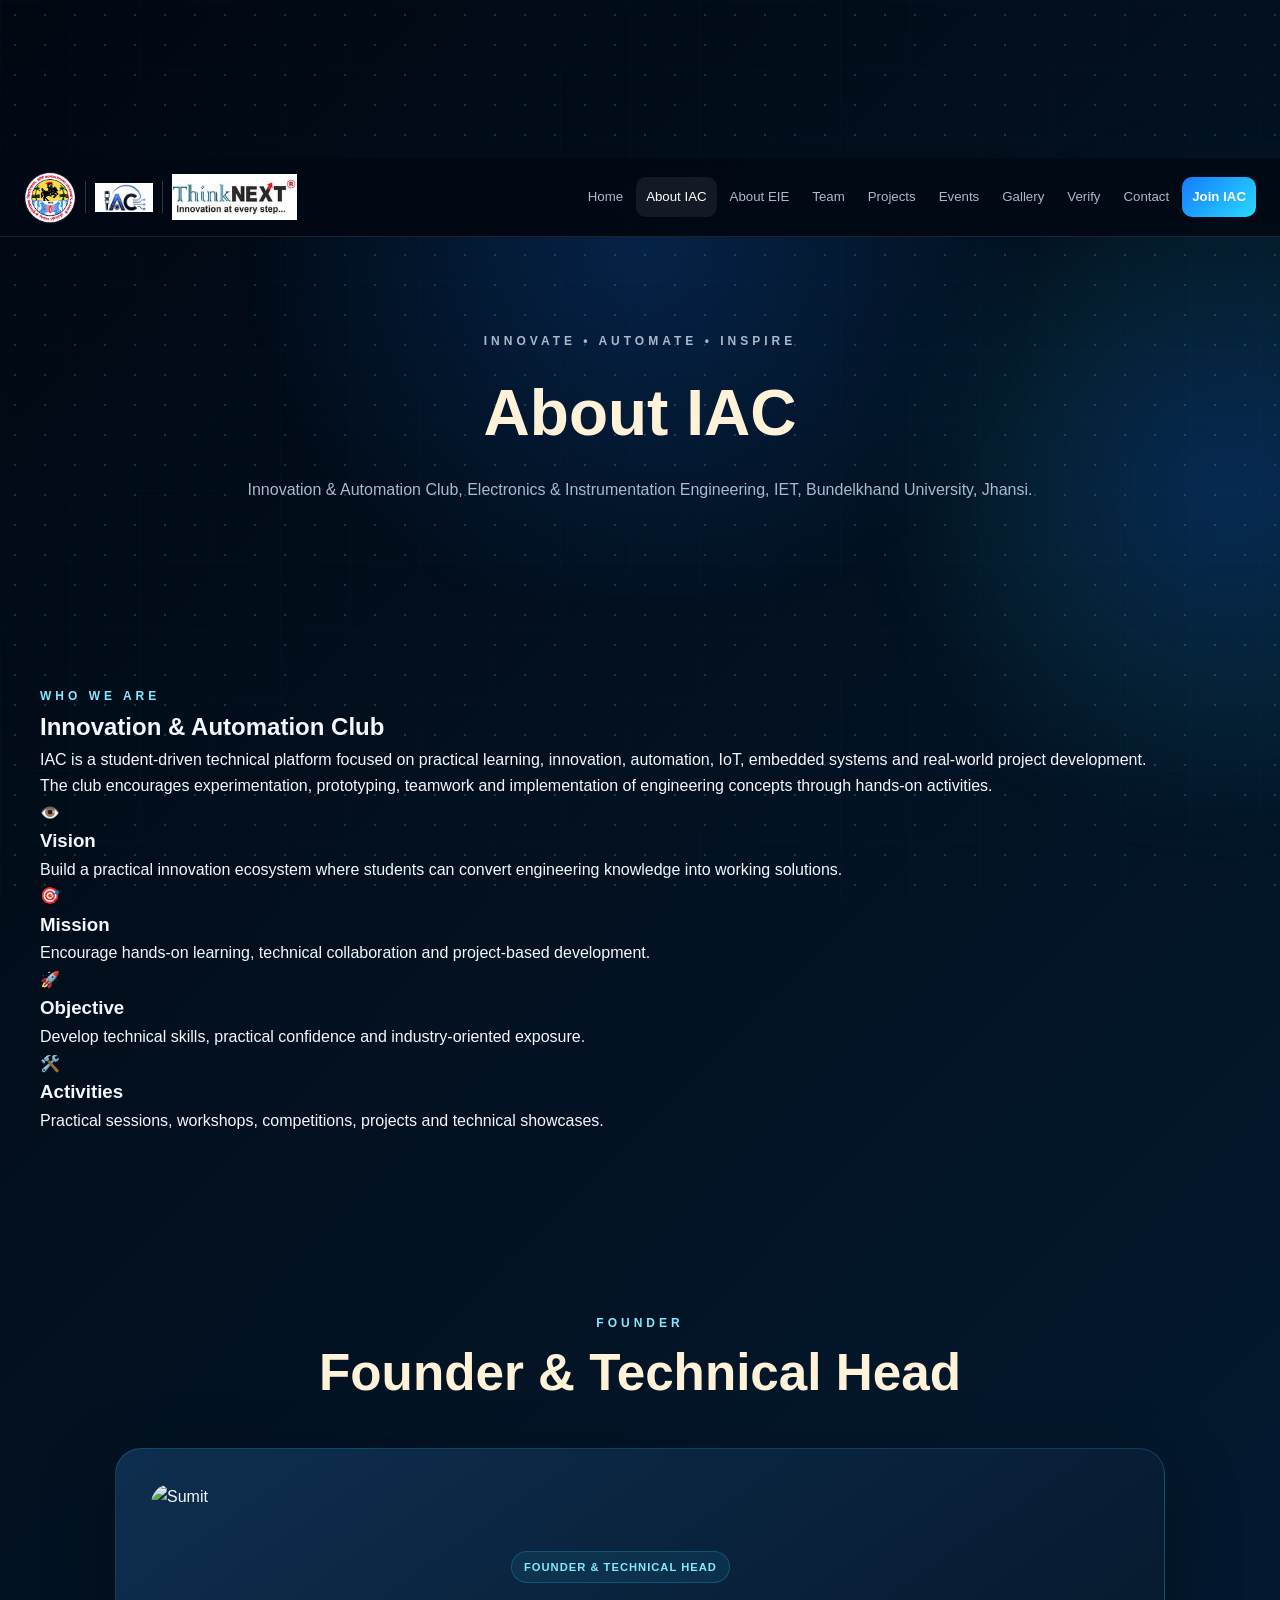
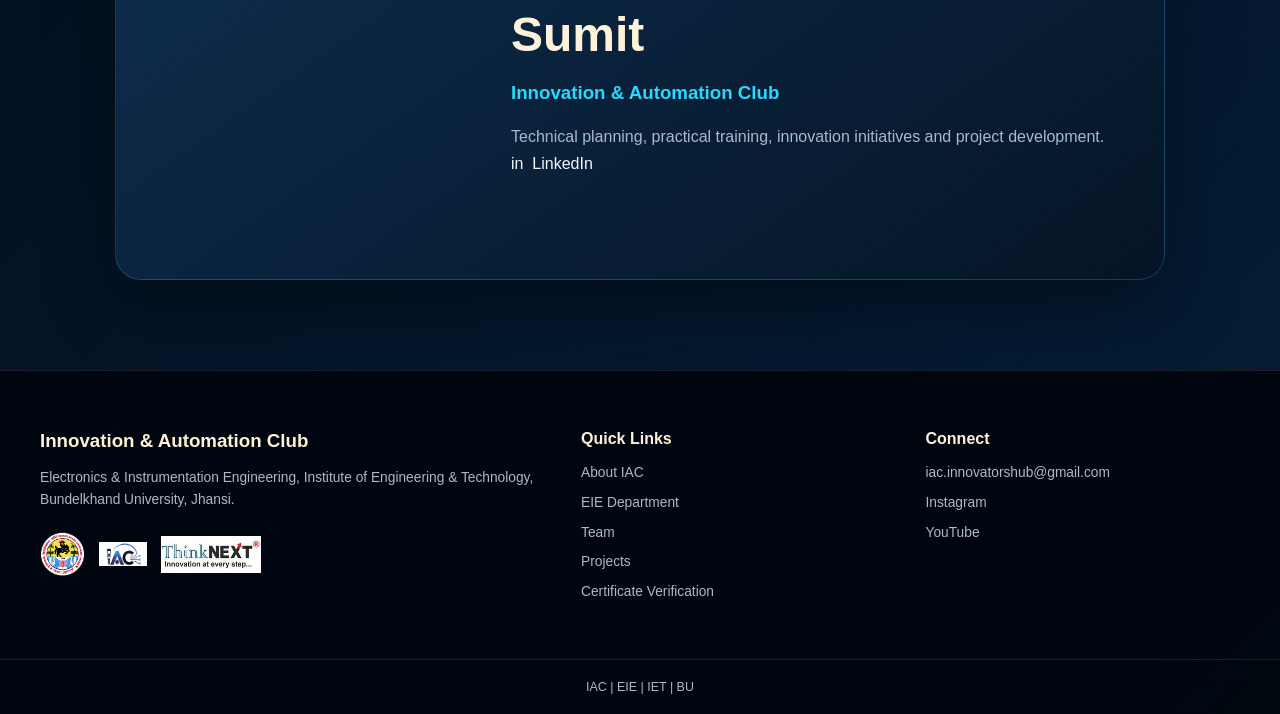
==== commit 11a1fad6: "Update about.html" ====
--- a/about.html
+++ b/about.html
@@ -1,9 +1,7 @@
 <!DOCTYPE html>
-
 <html lang="en">
 
 <head>
-
     <meta charset="UTF-8">
 
     <meta
@@ -11,20 +9,20 @@
         content="width=device-width, initial-scale=1.0"
     >
 
-    <title>
-        About IAC
-    </title>
+    <title>About IAC</title>
 
     <link
         rel="stylesheet"
         href="style.css"
     >
-
 </head>
 
 
 <body data-page="about">
 
+<canvas id="techCircuitCanvas"></canvas>
+
+<div id="scrollProgress"></div>
 
 <div id="site-header"></div>
 
@@ -37,7 +35,7 @@
     <div class="page-hero-content reveal">
 
         <p class="section-label">
-            INNOVATION & AUTOMATION CLUB
+            INNOVATE • AUTOMATE • INSPIRE
         </p>
 
         <h1>
@@ -45,7 +43,11 @@
         </h1>
 
         <p>
-            Innovate • Automate • Inspire
+
+            Innovation & Automation Club,
+            Electronics & Instrumentation Engineering,
+            IET, Bundelkhand University, Jhansi.
+
         </p>
 
     </div>
@@ -53,16 +55,44 @@
 </section>
 
 
-
 <section class="section">
 
-
-    <div class="grid">
-
-
-        <article class="card reveal">
-
-            <div class="card-icon">
+    <div class="content-card reveal">
+
+        <p class="section-label">
+            WHO WE ARE
+        </p>
+
+        <h2>
+            Innovation & Automation Club
+        </h2>
+
+        <p>
+
+            IAC is a student-driven technical platform
+            focused on practical learning, innovation,
+            automation, IoT, embedded systems and
+            real-world project development.
+
+        </p>
+
+        <p>
+
+            The club encourages experimentation,
+            prototyping, teamwork and implementation
+            of engineering concepts through
+            hands-on activities.
+
+        </p>
+
+    </div>
+
+
+    <div class="feature-grid">
+
+        <article class="feature-card tilt-card reveal">
+
+            <div class="feature-icon">
                 👁️
             </div>
 
@@ -72,19 +102,18 @@
 
             <p>
 
-                To encourage innovation,
-                practical engineering
-                and technical creativity
-                among students.
-
-            </p>
-
-        </article>
-
-
-        <article class="card reveal">
-
-            <div class="card-icon">
+                Build a practical innovation ecosystem
+                where students can convert engineering
+                knowledge into working solutions.
+
+            </p>
+
+        </article>
+
+
+        <article class="feature-card tilt-card reveal">
+
+            <div class="feature-icon">
                 🎯
             </div>
 
@@ -94,19 +123,18 @@
 
             <p>
 
-                Provide hands-on learning
-                through projects,
-                automation, embedded systems,
-                electronics and IoT.
-
-            </p>
-
-        </article>
-
-
-        <article class="card reveal">
-
-            <div class="card-icon">
+                Encourage hands-on learning,
+                technical collaboration and
+                project-based development.
+
+            </p>
+
+        </article>
+
+
+        <article class="feature-card tilt-card reveal">
+
+            <div class="feature-icon">
                 🚀
             </div>
 
@@ -116,48 +144,63 @@
 
             <p>
 
-                Build technical skills
-                and connect students
-                with practical
-                real-world applications.
-
-            </p>
-
-        </article>
-
-
-    </div>
-
+                Develop technical skills,
+                practical confidence and
+                industry-oriented exposure.
+
+            </p>
+
+        </article>
+
+
+        <article class="feature-card tilt-card reveal">
+
+            <div class="feature-icon">
+                🛠️
+            </div>
+
+            <h3>
+                Activities
+            </h3>
+
+            <p>
+
+                Practical sessions, workshops,
+                competitions, projects and
+                technical showcases.
+
+            </p>
+
+        </article>
+
+    </div>
 
 </section>
 
 
-
 <section class="section">
 
-
     <div class="section-center reveal">
 
         <p class="section-label">
-            THE VISION BEHIND IAC
+            FOUNDER
         </p>
 
         <h2 class="section-title">
-            Founder of IAC
+            Founder & Technical Head
         </h2>
 
     </div>
 
 
     <div class="founder-card tilt-card reveal">
-
 
         <div class="founder-photo-box">
 
             <img
                 src="assets/team/sumit.jpeg"
+                alt="Sumit"
                 class="founder-photo"
-                alt="Sumit"
             >
 
         </div>
@@ -179,38 +222,28 @@
 
             <p>
 
-                Founder and Technical Head
-                of the Innovation &
-                Automation Club,
-                contributing to technical
-                planning, project development
-                and practical innovation.
-
-            </p>
-
-
-            <div class="founder-vision">
-
-                <strong>
-                    Founder’s Vision
-                </strong>
-
-                <p>
-
-                    To build a student-driven
-                    environment where engineering
-                    ideas can become practical
-                    real-world solutions.
-
-                </p>
+                Technical planning, practical training,
+                innovation initiatives and project
+                development.
+
+            </p>
+
+
+            <div class="member-socials">
+
+                <a
+                    href="#"
+                    class="linkedin-profile-btn is-placeholder"
+                    aria-disabled="true"
+                >
+                    in&nbsp; LinkedIn
+                </a>
 
             </div>
 
         </div>
 
-
-    </div>
-
+    </div>
 
 </section>
 
@@ -220,10 +253,7 @@
 
 <div id="site-footer"></div>
 
-
 <script src="script.js"></script>
 
-
 </body>
-
 </html>
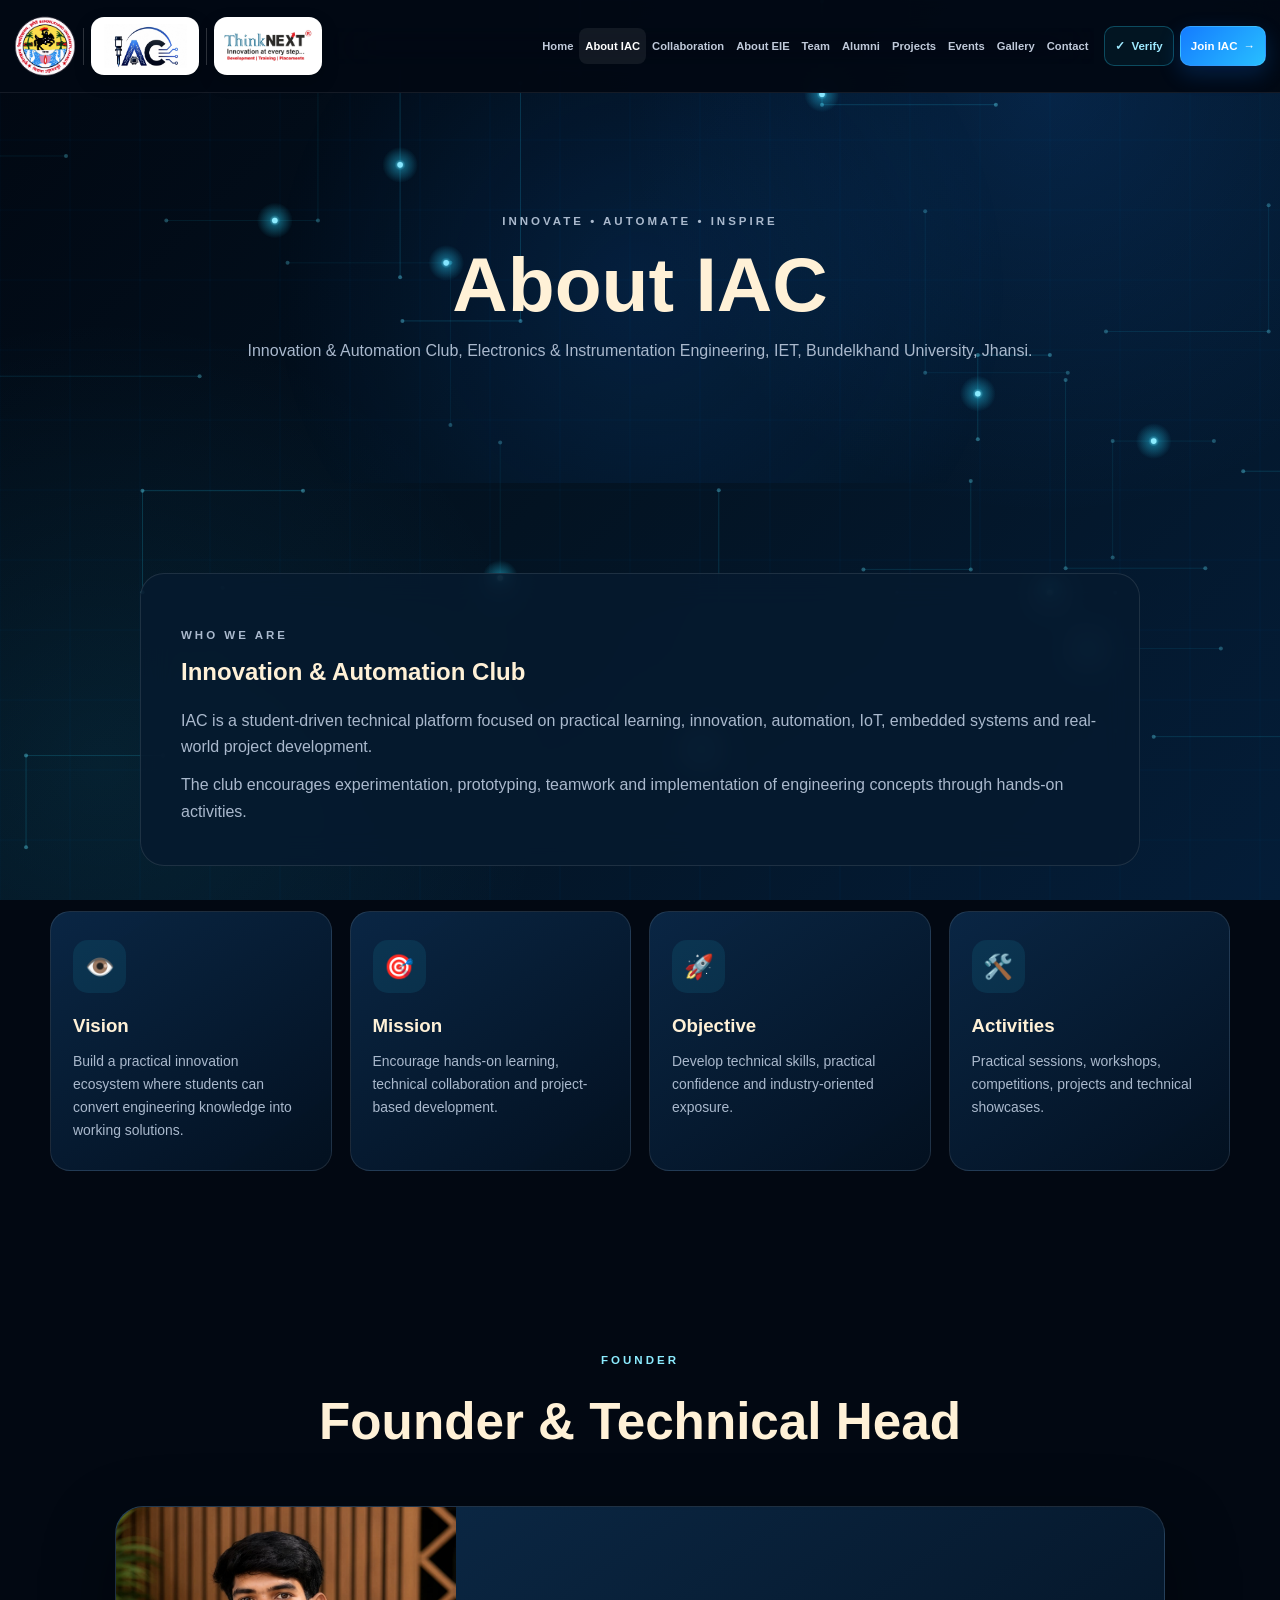
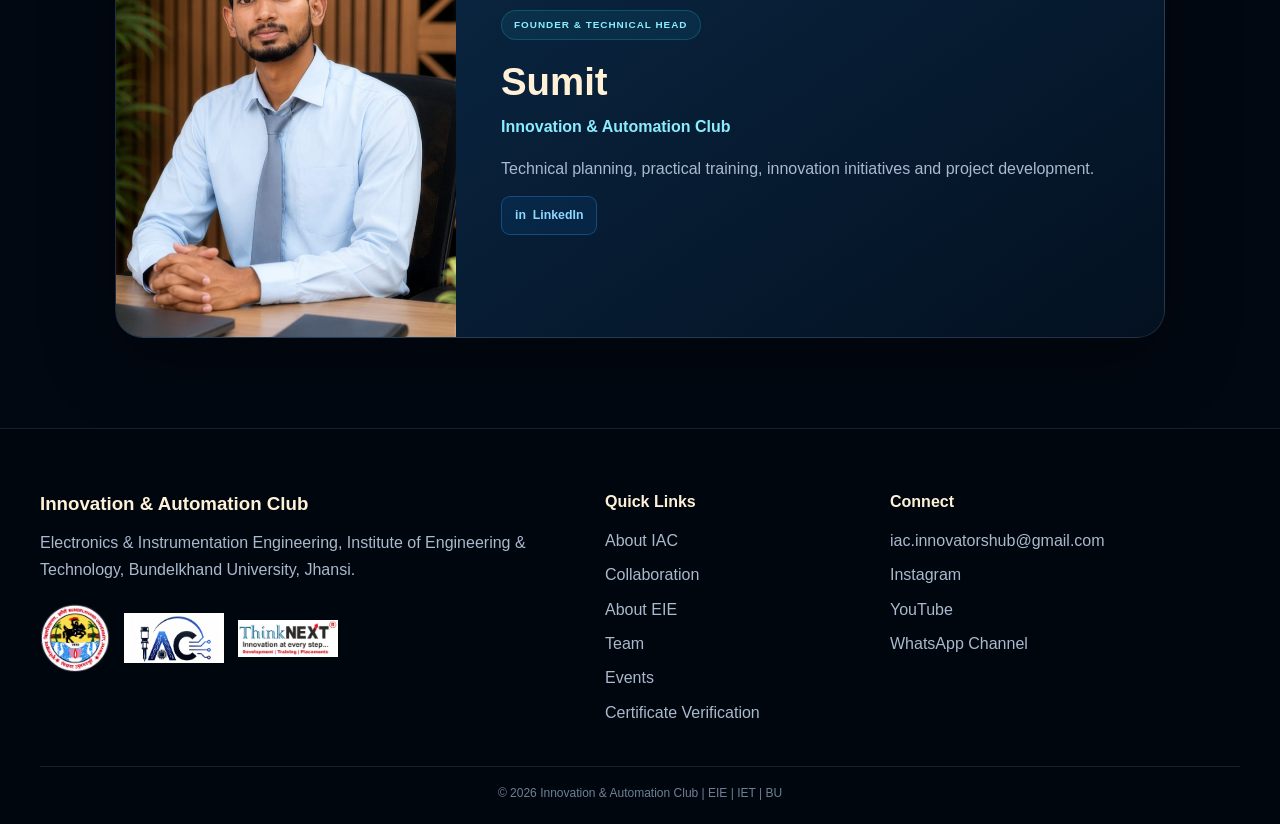
==== commit fc23faf4: "Update LinkedIn link in about.html" ====
--- a/about.html
+++ b/about.html
@@ -232,9 +232,10 @@
             <div class="member-socials">
 
                 <a
-                    href="#"
-                    class="linkedin-profile-btn is-placeholder"
-                    aria-disabled="true"
+                    href="https://www.linkedin.com/in/sumit-chaudhary-33205a393?utm_source=share_via&utm_content=profile&utm_medium=member_android"
+        target="_blank"
+        rel="noopener noreferrer"
+        class="linkedin-profile-btn""
                 >
                     in&nbsp; LinkedIn
                 </a>
--- a/style.css
+++ b/style.css
@@ -1,11 +1,12 @@
 /* =========================================================
-   IAC OFFICIAL WEBSITE
+   IAC WEBSITE - COMPLETE RESPONSIVE STYLE
 ========================================================= */
 
 * {
     margin: 0;
     padding: 0;
     box-sizing: border-box;
+    overflow-wrap: break-word;
 }
 
 html {
@@ -13,175 +14,46 @@
 }
 
 :root {
-
-    --dark: #020812;
-    --dark2: #061629;
-
-    --card: rgba(8, 29, 52, 0.84);
-
-    --cream: #fff2d8;
-
+    --bg: #020812;
+    --bg2: #06182c;
+
+    --blue: #147cff;
+    --cyan: #28d9ff;
+    --cyan2: #8cecff;
+
+    --cream: #fff1d7;
     --white: #ffffff;
 
-    --text: #f4f8fc;
-
-    --muted: #aab9cc;
-
-    --blue: #147cff;
-
-    --cyan: #28d9ff;
-
-    --cyan2: #83e9ff;
-
-    --green: #35e4a1;
-
-    --border: rgba(255,255,255,0.11);
+    --text: #f6f9fd;
+    --muted: #aab9cd;
+
+    --green: #32dfa0;
+    --red: #ff7474;
+
+    --border: rgba(255, 255, 255, 0.10);
+
+    --glass: rgba(7, 26, 47, 0.82);
 
     --shadow:
-        0 25px 70px rgba(0,0,0,0.38);
+        0 25px 70px rgba(0, 0, 0, 0.38);
 }
 
 
 body {
-
     min-height: 100vh;
+
+    overflow-x: hidden;
+
+    color: var(--text);
 
     font-family:
         Arial,
         Helvetica,
         sans-serif;
 
-    color: var(--text);
-
     line-height: 1.65;
 
-    overflow-x: hidden;
-
-    background:
-
-        linear-gradient(
-            135deg,
-            #010711,
-            #031222 45%,
-            #041d38
-        );
-}
-
-
-/* =========================================================
-   ANIMATED FULL WEBSITE BACKGROUND
-========================================================= */
-
-body::before {
-
-    content: "";
-
-    position: fixed;
-
-    inset: 0;
-
-    z-index: -2;
-
-    pointer-events: none;
-
-    opacity: 0.32;
-
-    background-image:
-
-        linear-gradient(
-            rgba(54,160,255,0.09) 1px,
-            transparent 1px
-        ),
-
-        linear-gradient(
-            90deg,
-            rgba(54,160,255,0.09) 1px,
-            transparent 1px
-        ),
-
-        radial-gradient(
-            circle,
-            rgba(70,218,255,0.65) 1px,
-            transparent 1.5px
-        );
-
-    background-size:
-        70px 70px,
-        70px 70px,
-        30px 30px;
-
-    animation:
-        backgroundMove
-        35s linear infinite;
-}
-
-
-@keyframes backgroundMove {
-
-    from {
-
-        background-position:
-            0 0,
-            0 0,
-            0 0;
-    }
-
-    to {
-
-        background-position:
-            140px 70px,
-            140px 70px,
-            60px 30px;
-    }
-}
-
-
-body::after {
-
-    content: "";
-
-    position: fixed;
-
-    width: 700px;
-
-    height: 700px;
-
-    top: 15%;
-
-    right: -300px;
-
-    z-index: -1;
-
-    pointer-events: none;
-
-    border-radius: 50%;
-
-    background:
-
-        radial-gradient(
-            circle,
-            rgba(22,124,255,0.23),
-            rgba(40,217,255,0.07) 45%,
-            transparent 70%
-        );
-
-    filter:
-        blur(35px);
-
-    animation:
-        glowMove
-        15s ease-in-out infinite alternate;
-}
-
-
-@keyframes glowMove {
-
-    to {
-
-        transform:
-            translate(-160px,130px)
-            scale(1.2);
-    }
+    background: var(--bg);
 }
 
 
@@ -192,8 +64,9 @@
 
 
 img {
+    display: block;
     max-width: 100%;
-    display: block;
+    height: auto;
 }
 
 
@@ -201,465 +74,187 @@
 input,
 textarea,
 select {
-
     font: inherit;
 }
 
 
 /* =========================================================
-   NAVIGATION
+   CIRCUIT BACKGROUND
 ========================================================= */
 
-.site-header {
-
-    position: sticky;
-
-    top: 0;
-
-    z-index: 1000;
-
-    background:
-        rgba(2,9,20,0.92);
-
-    backdrop-filter:
-        blur(18px);
-
-    border-bottom:
-        1px solid var(--border);
-}
-
-
-.navbar {
-
-    position: relative;
+#techCircuitCanvas {
+    position: fixed;
+
+    inset: 0;
+
+    z-index: 0;
 
     width: 100%;
-
-    max-width: 1550px;
-
-    min-height: 78px;
-
-    margin: auto;
-
-    padding:
-        0 24px;
-
-    display: flex;
-
-    align-items: center;
-
-    justify-content: space-between;
-
-    gap: 18px;
-}
-
-
-.brand-logos {
-
-    display: flex;
-
-    align-items: center;
-
-    gap: 9px;
-}
-
-
-.header-logo {
-
-    object-fit: contain;
-
-    transition:
-        0.3s ease;
-}
-
-
-.header-logo:hover {
-
-    transform:
-        translateY(-3px)
-        scale(1.05);
-}
-
-
-.bu-logo {
-
-    width: 52px;
-
-    height: 52px;
-}
-
-
-.iac-logo {
-
-    width: 58px;
-
-    height: 50px;
-}
-
-
-.thinknext-logo {
-
-    width: 125px;
-
-    height: 48px;
-}
-
-
-.logo-divider {
-
-    width: 1px;
-
-    height: 32px;
-
-    background:
-        rgba(255,255,255,0.19);
-}
-
-
-.nav-links {
-
-    display: flex;
-
-    align-items: center;
-
-    gap: 3px;
-}
-
-
-.nav-links a {
-
-    padding:
-        9px 10px;
-
-    border-radius: 10px;
-
-    color: var(--muted);
-
-    font-size: 0.83rem;
-
-    transition:
-        0.3s ease;
-}
-
-
-.nav-links a:hover,
-.nav-links a.active {
-
-    color: white;
-
-    background:
-        rgba(255,255,255,0.07);
-}
-
-
-.join-nav {
-
-    background:
+    height: 100%;
+
+    pointer-events: none;
+
+    background:
+        radial-gradient(
+            circle at 82% 10%,
+            rgba(20, 124, 255, 0.16),
+            transparent 32%
+        ),
+        radial-gradient(
+            circle at 8% 85%,
+            rgba(40, 217, 255, 0.08),
+            transparent 32%
+        ),
         linear-gradient(
             135deg,
+            #010711,
+            #031322 48%,
+            #041d38
+        );
+}
+
+
+/* Keep content above canvas */
+
+#site-header,
+#site-footer,
+main,
+.top-collab-banner {
+    position: relative;
+    z-index: 1;
+}
+
+
+/* =========================================================
+   SCROLL PROGRESS
+========================================================= */
+
+#scrollProgress {
+    position: fixed;
+
+    top: 0;
+    left: 0;
+
+    width: 0;
+    height: 3px;
+
+    z-index: 10000;
+
+    background:
+        linear-gradient(
+            90deg,
             var(--blue),
             var(--cyan)
-        ) !important;
-
-    color: white !important;
-
-    font-weight: 700;
-}
-
-
-.menu-btn {
-
-    display: none;
-
-    width: 42px;
-
-    height: 42px;
-
-    align-items: center;
-
-    justify-content: center;
-
-    border:
-        1px solid var(--border);
-
-    border-radius: 11px;
-
-    background:
-        rgba(255,255,255,0.05);
-
-    color: white;
-
-    cursor: pointer;
-}
-
-
+        );
+
+    box-shadow:
+        0 0 15px rgba(40, 217, 255, 0.85);
+}
 /* =========================================================
-   TOP COLLABORATION BANNER
+   TOP BANNER
 ========================================================= */
 
 .top-collab-banner {
-
+    width: 100%;
+
+    overflow: hidden;
+
+    background: white;
+}
+
+
+.top-banner-inner {
     position: relative;
 
     width: 100%;
 
-    z-index: 2;
-
     overflow: hidden;
-
-    background: white;
-}
-
-
-.top-banner-inner {
-
-    position: relative;
+}
+
+
+.top-banner-inner img {
+    width: 100%;
+    height: auto;
+
+    object-fit: contain;
+}
+
+
+.top-banner-shine {
+    position: absolute;
+
+    inset: 0;
 
     overflow: hidden;
-}
-
-
-.top-banner-inner img {
-
-    width: 100%;
-
-    height: auto;
-
-    object-fit: contain;
-
-    transition:
-        transform 0.8s ease;
-}
-
-
-.top-banner-inner:hover img {
-
-    transform:
-        scale(1.01);
-}
-
-
-.top-banner-shine {
+
+    pointer-events: none;
+}
+
+
+.top-banner-shine::after {
+    content: "";
 
     position: absolute;
 
-    inset: 0;
-
-    overflow: hidden;
-
-    pointer-events: none;
-}
-
-
-.top-banner-shine::after {
-
-    content: "";
-
-    position: absolute;
-
     top: -60%;
-
-    left: -250px;
-
-    width: 140px;
-
+    left: -300px;
+
+    width: 130px;
     height: 220%;
 
     transform:
         rotate(20deg);
 
     background:
-
         linear-gradient(
             90deg,
             transparent,
-            rgba(255,255,255,0.45),
+            rgba(255, 255, 255, 0.45),
             transparent
         );
 
     animation:
-        bannerShine
-        7s infinite;
+        bannerShine 7s infinite;
 }
 
 
 @keyframes bannerShine {
 
     0%,
-    70% {
-
-        left: -250px;
+    65% {
+        left: -300px;
     }
 
     100% {
-
-        left:
-            calc(100% + 250px);
+        left: calc(100% + 300px);
     }
 }
 
 
 /* =========================================================
-   HERO
+   BUTTONS
 ========================================================= */
 
-.hero {
-
+.btn {
     position: relative;
 
-    min-height: 90vh;
-
-    display: flex;
+    overflow: hidden;
+
+    display: inline-flex;
 
     align-items: center;
-
-    overflow: hidden;
-
-    background:
-
-        radial-gradient(
-            circle at 80% 20%,
-            rgba(22,124,255,0.22),
-            transparent 34%
-        ),
-
-        linear-gradient(
-            120deg,
-            rgba(1,8,18,0.95),
-            rgba(4,26,52,0.91)
-        );
-}
-
-
-.hero-pattern {
-
-    position: absolute;
-
-    inset: 0;
-
-    opacity: 0.20;
-
-    pointer-events: none;
-
-    background-image:
-
-        radial-gradient(
-            circle,
-            rgba(90,220,255,0.9) 1px,
-            transparent 1.5px
-        );
-
-    background-size:
-        30px 30px;
-}
-
-
-.hero-container {
-
-    position: relative;
-
-    z-index: 2;
-
-    width: 100%;
-
-    max-width: 1450px;
-
-    margin: auto;
+    justify-content: center;
+
+    gap: 6px;
 
     padding:
-        90px 38px;
-
-    display: grid;
-
-    grid-template-columns:
-        1.25fr 0.75fr;
-
-    gap: 70px;
-
-    align-items: center;
-}
-
-
-.hero-tag,
-.section-label {
-
-    color: var(--cyan2);
-
-    font-size: 0.75rem;
-
-    font-weight: 800;
-
-    letter-spacing: 4px;
-
-    text-transform: uppercase;
-}
-
-
-.hero h1 {
-
-    margin:
-        18px 0 25px;
-
-    color: var(--cream);
-
-    font-size:
-        clamp(
-            4rem,
-            6vw,
-            6.4rem
-        );
-
-    line-height: 0.98;
-
-    letter-spacing: -4px;
-}
-
-
-.hero-description {
-
-    max-width: 800px;
-
-    color: var(--muted);
-
-    font-size: 1.05rem;
-}
-
-
-.hero-buttons {
-
-    display: flex;
-
-    flex-wrap: wrap;
-
-    gap: 14px;
-
-    margin-top: 30px;
-}
-
-
-/* =========================================================
-   BUTTON
-========================================================= */
-
-.btn {
-
-    display: inline-flex;
-
-    justify-content: center;
-
-    align-items: center;
-
-    gap: 8px;
-
-    padding:
-        13px 22px;
+        12px 21px;
 
     border: none;
 
-    border-radius: 12px;
-
-    background:
-
+    border-radius: 11px;
+
+    background:
         linear-gradient(
             135deg,
             var(--blue),
@@ -673,163 +268,396 @@
     cursor: pointer;
 
     transition:
-        0.3s ease;
+        transform 0.3s ease,
+        box-shadow 0.3s ease;
 }
 
 
 .btn:hover {
-
     transform:
         translateY(-4px);
 
     box-shadow:
-        0 15px 35px
-        rgba(22,124,255,0.30);
+        0 15px 35px rgba(20, 124, 255, 0.30);
+}
+
+
+.btn::after {
+    content: "";
+
+    position: absolute;
+
+    top: -40%;
+    left: -80px;
+
+    width: 45px;
+    height: 180%;
+
+    transform:
+        rotate(20deg);
+
+    background:
+        rgba(255, 255, 255, 0.25);
+
+    transition:
+        left 0.5s ease;
+}
+
+
+.btn:hover::after {
+    left:
+        calc(100% + 80px);
 }
 
 
 .btn-outline {
-
     border:
         1px solid var(--border);
 
     background:
-        rgba(255,255,255,0.03);
+        rgba(255, 255, 255, 0.04);
 }
 
 
 /* =========================================================
-   HERO CARD
+   HERO
 ========================================================= */
 
-.hero-card {
-
-    padding: 34px;
+.hero {
+    position: relative;
+
+    min-height: 82vh;
+
+    display: flex;
+
+    align-items: center;
+
+    overflow: hidden;
+}
+
+
+.hero-container {
+    width: 100%;
+    max-width: 1400px;
+
+    margin: auto;
+
+    padding:
+        100px 40px;
+
+    display: grid;
+
+    grid-template-columns:
+        1.2fr 0.8fr;
+
+    align-items: center;
+
+    gap: 70px;
+}
+
+
+.section-label,
+.mini-section-label {
+    color: var(--cyan2);
+
+    font-size: 0.72rem;
+
+    font-weight: 800;
+
+    letter-spacing: 3px;
+
+    text-transform: uppercase;
+}
+
+
+.hero h1 {
+    margin:
+        18px 0 25px;
+
+    color: var(--cream);
+
+    font-size:
+        clamp(
+            3.2rem,
+            6vw,
+            6rem
+        );
+
+    line-height: 0.98;
+
+    letter-spacing: -3px;
+}
+
+
+.hero h1 span {
+    display: block;
+
+    color: var(--cyan);
+}
+
+
+.hero-description {
+    max-width: 720px;
+
+    color: var(--muted);
+
+    font-size: 1.04rem;
+}
+
+
+.hero-actions {
+    display: flex;
+
+    flex-wrap: wrap;
+
+    gap: 12px;
+
+    margin-top: 28px;
+}
+
+
+.hero-tech-card {
+    position: relative;
+
+    min-height: 420px;
+
+    display: grid;
+
+    place-items: center;
 
     border:
-        1px solid var(--border);
-
-    border-radius: 28px;
-
-    background:
-
-        linear-gradient(
-            145deg,
-            rgba(32,58,92,0.83),
-            rgba(5,18,36,0.95)
-        );
+        1px solid rgba(40, 217, 255, 0.18);
+
+    border-radius: 30px;
+
+    background:
+        radial-gradient(
+            circle,
+            rgba(40, 217, 255, 0.10),
+            transparent 60%
+        ),
+        rgba(255, 255, 255, 0.025);
 
     backdrop-filter:
-        blur(16px);
+        blur(15px);
 
     box-shadow:
         var(--shadow);
 }
 
 
-.hero-card h3 {
-
-    color: var(--cream);
-
-    font-size: 1.45rem;
-
-    margin-bottom: 12px;
-}
-
-
-.hero-stat {
+.tech-ring {
+    width: 230px;
+    height: 230px;
 
     display: grid;
 
-    grid-template-columns:
-        repeat(2,1fr);
-
-    gap: 13px;
-
-    margin-top: 26px;
-}
-
-
-.stat-box {
-
-    min-height: 120px;
-
-    padding: 18px;
-
-    display: flex;
-
-    flex-direction: column;
-
-    align-items: center;
-
-    justify-content: center;
+    place-items: center;
+
+    border:
+        2px dashed rgba(40, 217, 255, 0.40);
+
+    border-radius: 50%;
+
+    animation:
+        techSpin 18s linear infinite;
+}
+
+
+.tech-core {
+    width: 135px;
+    height: 135px;
+
+    display: grid;
+
+    place-items: center;
+
+    border-radius: 50%;
+
+    background:
+        radial-gradient(
+            circle at 30% 20%,
+            #28d9ff,
+            #147cff
+        );
+
+    color: white;
+
+    font-size: 2rem;
+
+    font-weight: 900;
+
+    box-shadow:
+        0 0 55px rgba(40, 217, 255, 0.35);
+
+    animation:
+        reverseSpin 18s linear infinite;
+}
+
+
+@keyframes techSpin {
+    to {
+        transform: rotate(360deg);
+    }
+}
+
+
+@keyframes reverseSpin {
+    to {
+        transform: rotate(-360deg);
+    }
+}
+
+
+.floating-tech {
+    position: absolute;
+
+    min-width: 62px;
+
+    padding:
+        8px 12px;
 
     text-align: center;
 
     border:
-        1px solid rgba(255,255,255,0.06);
-
-    border-radius: 16px;
-
-    background:
-        rgba(255,255,255,0.045);
-
-    transition:
-        0.3s ease;
-}
-
-
-.stat-box:hover {
-
-    transform:
-        translateY(-7px);
-
-    border-color:
-        rgba(40,217,255,0.35);
-}
-
-
-.stat-box strong {
+        1px solid rgba(40, 217, 255, 0.20);
+
+    border-radius: 10px;
+
+    background:
+        rgba(5, 25, 45, 0.85);
 
     color: var(--cyan2);
 
-    font-size: 1.3rem;
-}
-
-
-.stat-box span {
-
-    color: var(--muted);
-
-    font-size: 0.78rem;
+    font-size: 0.75rem;
+
+    font-weight: 800;
+
+    animation:
+        techFloat 4s ease-in-out infinite;
+}
+
+
+.tech-one {
+    top: 15%;
+    left: 12%;
+}
+
+
+.tech-two {
+    top: 17%;
+    right: 12%;
+
+    animation-delay: -1s;
+}
+
+
+.tech-three {
+    bottom: 15%;
+    left: 15%;
+
+    animation-delay: -2s;
+}
+
+
+.tech-four {
+    bottom: 14%;
+    right: 15%;
+
+    animation-delay: -3s;
+}
+
+
+@keyframes techFloat {
+
+    50% {
+        transform:
+            translateY(-10px);
+    }
+}
+
+
+.hero-orb {
+    position: absolute;
+
+    border-radius: 50%;
+
+    pointer-events: none;
+}
+
+
+.hero-orb-one {
+    width: 270px;
+    height: 270px;
+
+    left: -120px;
+    bottom: 0;
+
+    background:
+        rgba(20, 124, 255, 0.10);
+
+    animation:
+        orbMoveOne 9s ease-in-out infinite alternate;
+}
+
+
+.hero-orb-two {
+    width: 220px;
+    height: 220px;
+
+    right: -50px;
+    top: 50px;
+
+    background:
+        rgba(40, 217, 255, 0.08);
+
+    animation:
+        orbMoveTwo 8s ease-in-out infinite alternate;
+}
+
+
+@keyframes orbMoveOne {
+
+    to {
+        transform:
+            translate(100px, -90px)
+            scale(1.25);
+    }
+}
+
+
+@keyframes orbMoveTwo {
+
+    to {
+        transform:
+            translate(-80px, 100px)
+            scale(0.8);
+    }
 }
 
 
 /* =========================================================
-   SECTIONS
+   GENERAL SECTIONS
 ========================================================= */
 
 .section {
-
     width: 100%;
 
-    max-width: 1250px;
+    padding:
+        90px 24px;
+}
+
+
+.section-center {
+    max-width: 820px;
 
     margin: auto;
 
-    padding:
-        90px 25px;
-}
-
-
-.section-center {
-
     text-align: center;
 }
 
 
 .section-title {
-
     margin-top: 10px;
 
     color: var(--cream);
@@ -840,26 +668,47 @@
             4vw,
             3.2rem
         );
-
-    line-height: 1.15;
 }
 
 
 .section-intro {
-
-    max-width: 800px;
-
     margin-top: 13px;
 
     color: var(--muted);
 }
 
 
-.section-center .section-intro {
-
-    margin-left: auto;
-
-    margin-right: auto;
+.content-card {
+    max-width: 1000px;
+
+    margin: auto;
+
+    padding: 40px;
+
+    border:
+        1px solid var(--border);
+
+    border-radius: 24px;
+
+    background: var(--glass);
+
+    backdrop-filter:
+        blur(16px);
+}
+
+
+.content-card h2 {
+    margin:
+        7px 0 16px;
+
+    color: var(--cream);
+}
+
+
+.content-card p {
+    margin-top: 12px;
+
+    color: var(--muted);
 }
 
 
@@ -868,82 +717,82 @@
 ========================================================= */
 
 .page-hero {
-
-    min-height: 40vh;
-
-    display: flex;
-
-    align-items: center;
-
-    justify-content: center;
+    min-height: 390px;
+
+    display: grid;
+
+    place-items: center;
+
+    padding:
+        80px 24px;
 
     text-align: center;
 
     background:
-
         radial-gradient(
-            circle at top,
-            rgba(22,124,255,0.20),
+            circle at center,
+            rgba(20, 124, 255, 0.14),
             transparent 55%
         );
 }
 
 
 .page-hero-content {
-
     max-width: 900px;
-
-    padding:
-        75px 20px;
 }
 
 
 .page-hero h1 {
-
     margin:
-        10px 0;
+        12px 0;
 
     color: var(--cream);
 
     font-size:
         clamp(
             2.5rem,
-            5vw,
-            4.5rem
+            6vw,
+            4.8rem
         );
+
+    line-height: 1.08;
 }
 
 
 .page-hero p {
-
     color: var(--muted);
 }
 
 
 /* =========================================================
-   GENERAL CARDS
+   FEATURE CARDS
 ========================================================= */
 
-.grid {
+.feature-grid {
+    width:
+        min(
+            1180px,
+            100%
+        );
+
+    margin:
+        45px auto 0;
 
     display: grid;
 
     grid-template-columns:
-        repeat(3,minmax(0,1fr));
-
-    gap: 22px;
-
-    margin-top: 38px;
-}
-
-
-.card {
-
-    position: relative;
-
-    overflow: hidden;
-
-    padding: 27px;
+        repeat(
+            4,
+            minmax(0, 1fr)
+        );
+
+    gap: 18px;
+}
+
+
+.feature-card {
+    padding:
+        28px 22px;
 
     border:
         1px solid var(--border);
@@ -951,365 +800,158 @@
     border-radius: 20px;
 
     background:
-
         linear-gradient(
             145deg,
-            rgba(13,43,74,0.88),
-            rgba(5,20,37,0.96)
+            rgba(11, 43, 75, 0.88),
+            rgba(3, 17, 33, 0.96)
         );
 
-    backdrop-filter:
-        blur(12px);
-
     transition:
-        0.35s ease;
-}
-
-
-.card:hover {
-
-    transform:
-        translateY(-8px);
-
+        border-color 0.3s ease,
+        box-shadow 0.3s ease;
+}
+
+
+.feature-card:hover {
     border-color:
-        rgba(40,217,255,0.4);
+        rgba(40, 217, 255, 0.35);
 
     box-shadow:
         var(--shadow);
 }
 
 
-.card-icon {
-
-    width: 55px;
-
-    height: 55px;
+.feature-icon {
+    width: 53px;
+    height: 53px;
+
+    display: grid;
+
+    place-items: center;
 
     margin-bottom: 18px;
 
-    display: grid;
-
-    place-items: center;
-
     border-radius: 15px;
 
     background:
-        rgba(40,217,255,0.10);
+        rgba(40, 217, 255, 0.09);
 
     font-size: 1.5rem;
 }
 
 
-.card h3 {
-
+.feature-card h3 {
     color: var(--cream);
-
-    margin-bottom: 8px;
-}
-
-
-.card p {
+}
+
+
+.feature-card p {
+    margin-top: 8px;
 
     color: var(--muted);
+
+    font-size: 0.87rem;
 }
 
 
 /* =========================================================
-   TEAM + FACULTY
+   THINKNEXT
 ========================================================= */
 
-.people-grid {
-
-    display: grid;
-
-    grid-template-columns:
-        repeat(3,minmax(0,1fr));
-
-    gap: 25px;
-
-    margin-top: 40px;
-}
-
-
-.person-card {
-
+.thinknext-partner-card {
     position: relative;
 
+    max-width: 1180px;
+
+    margin:
+        45px auto 0;
+
     overflow: hidden;
 
-    transform-style:
-        preserve-3d;
-
     border:
-        1px solid var(--border);
-
-    border-radius: 22px;
-
-    background:
-
+        1px solid rgba(40, 217, 255, 0.20);
+
+    border-radius: 28px;
+
+    background:
         linear-gradient(
             145deg,
-            rgba(15,48,82,0.93),
-            rgba(5,20,37,0.96)
+            rgba(11, 43, 75, 0.95),
+            rgba(3, 17, 33, 0.98)
         );
 
     box-shadow:
-        0 15px 45px
-        rgba(0,0,0,0.24);
-
-    transition:
-        0.3s ease;
-}
-
-
-.person-card::before {
-
+        var(--shadow);
+}
+
+
+.thinknext-partner-card::before {
     content: "";
 
     position: absolute;
 
     top: 0;
-
     left: 0;
 
-    right: 0;
-
+    width: 100%;
     height: 3px;
 
-    z-index: 4;
-
-    background:
-
+    background:
         linear-gradient(
             90deg,
             transparent,
             var(--blue),
             var(--cyan),
+            var(--blue),
             transparent
         );
-}
-
-
-.person-card:hover {
-
-    border-color:
-        rgba(40,217,255,0.42);
-
-    box-shadow:
-        0 25px 65px
-        rgba(0,0,0,0.38);
-}
-
-
-.person-image-box {
-
-    position: relative;
-
-    width: 100%;
-
-    height: 320px;
-
-    overflow: hidden;
-}
-
-
-.person-image {
-
-    width: 100%;
-
-    height: 100%;
-
-    object-fit: cover;
-
-    object-position:
-        center top;
-
-    transition:
-        transform 0.5s ease;
-}
-
-
-.person-card:hover .person-image {
-
-    transform:
-        scale(1.05);
-}
-
-
-.person-image-box::after {
-
-    content: "";
-
-    position: absolute;
-
-    left: 0;
-
-    right: 0;
-
-    bottom: 0;
-
-    height: 100px;
-
-    background:
-
-        linear-gradient(
-            transparent,
-            rgba(4,18,34,0.87)
-        );
-}
-
-
-.person-info {
-
+
+    background-size:
+        200% 100%;
+
+    animation:
+        topLineMove 5s linear infinite;
+}
+
+
+@keyframes topLineMove {
+
+    to {
+        background-position: -200% 0;
+    }
+}
+
+
+.thinknext-intro {
     padding:
-        22px 23px 25px;
-}
-
-
-.person-role {
-
+        55px 30px;
+
+    text-align: center;
+
+    border-bottom:
+        1px solid var(--border);
+}
+
+
+.thinknext-top-badge,
+.founder-badge,
+.coordinator-badge {
     display: inline-flex;
-
-    margin-bottom: 8px;
-
-    padding:
-        5px 10px;
-
-    border:
-        1px solid
-        rgba(40,217,255,0.18);
-
-    border-radius: 30px;
-
-    background:
-        rgba(40,217,255,0.08);
-
-    color: var(--cyan2);
-
-    font-size: 0.67rem;
-
-    font-weight: 800;
-
-    letter-spacing: 1px;
-
-    text-transform: uppercase;
-}
-
-
-.person-info h3 {
-
-    color: var(--cream);
-
-    font-size: 1.27rem;
-}
-
-
-.person-info p {
-
-    margin-top: 7px;
-
-    color: var(--muted);
-
-    font-size: 0.88rem;
-}
-
-
-/* =========================================================
-   FOUNDER
-========================================================= */
-
-.founder-card {
-
-    max-width: 1050px;
-
-    margin:
-        45px auto 0;
-
-    padding: 35px;
-
-    display: grid;
-
-    grid-template-columns:
-        320px 1fr;
-
-    gap: 40px;
-
-    align-items: center;
-
-    border:
-        1px solid
-        rgba(40,217,255,0.2);
-
-    border-radius: 26px;
-
-    background:
-
-        linear-gradient(
-            145deg,
-            rgba(15,48,82,0.94),
-            rgba(5,20,37,0.96)
-        );
-
-    box-shadow:
-        var(--shadow);
-}
-
-
-.founder-photo-box {
-
-    height: 360px;
-
-    overflow: hidden;
-
-    border-radius: 20px;
-}
-
-
-.founder-photo {
-
-    width: 100%;
-
-    height: 100%;
-
-    object-fit: cover;
-
-    object-position:
-        center top;
-
-    transition:
-        0.5s ease;
-}
-
-
-.founder-card:hover
-.founder-photo {
-
-    transform:
-        scale(1.04);
-}
-
-
-.founder-badge {
-
-    display: inline-block;
-
-    margin-bottom: 12px;
 
     padding:
         6px 12px;
 
-    border-radius: 30px;
+    border:
+        1px solid rgba(40, 217, 255, 0.20);
+
+    border-radius: 40px;
+
+    background:
+        rgba(40, 217, 255, 0.07);
 
     color: var(--cyan2);
 
-    background:
-        rgba(40,217,255,0.08);
-
-    border:
-        1px solid
-        rgba(40,217,255,0.22);
-
-    font-size: 0.7rem;
+    font-size: 0.62rem;
 
     font-weight: 800;
 
@@ -1317,293 +959,37 @@
 }
 
 
-.founder-content h2 {
-
-    color: var(--cream);
-
-    font-size:
-        clamp(
-            2rem,
-            4vw,
-            3rem
-        );
-}
-
-
-.founder-content h3 {
-
-    color: var(--cyan);
-
-    margin-top: 4px;
-}
-
-
-.founder-content > p {
-
-    color: var(--muted);
-
-    margin-top: 15px;
-}
-
-
-.founder-vision {
-
-    margin-top: 24px;
-
-    padding: 18px;
-
-    border-left:
-        3px solid var(--cyan);
-
-    border-radius: 10px;
-
-    background:
-        rgba(255,255,255,0.035);
-}
-
-
-.founder-vision strong {
-
-    color: var(--cream);
-}
-
-
-.founder-vision p {
-
-    margin-top: 6px;
-
-    color: var(--muted);
-}
-
-
-/* =========================================================
-   CERTIFICATE VERIFIER
-========================================================= */
-
-.verify-card {
-
-    max-width: 900px;
+.thinknext-logo-wrapper {
+    width: 100%;
+    max-width: 340px;
+
+    min-height: 140px;
 
     margin:
-        40px auto 0;
-
-    padding: 38px;
-
-    border:
-        1px solid
-        rgba(40,217,255,0.20);
-
-    border-radius: 25px;
-
-    background:
-
-        linear-gradient(
-            145deg,
-            rgba(10,43,76,0.92),
-            rgba(4,18,35,0.96)
-        );
-
-    box-shadow:
-        var(--shadow);
-
-    text-align: center;
-}
-
-
-.verify-icon {
-
-    width: 75px;
-
-    height: 75px;
-
-    margin:
-        0 auto 20px;
-
-    display: grid;
-
-    place-items: center;
-
-    border-radius: 22px;
-
-    background:
-        rgba(40,217,255,0.1);
-
-    border:
-        1px solid
-        rgba(40,217,255,0.22);
-
-    font-size: 2rem;
-
-    animation:
-        verifyFloat
-        3s ease-in-out infinite;
-}
-
-
-@keyframes verifyFloat {
-
-    50% {
-
-        transform:
-            translateY(-6px);
-    }
-}
-
-
-.verify-form {
+        24px auto;
+
+    padding: 22px;
 
     display: flex;
 
-    gap: 12px;
-
-    margin-top: 25px;
-}
-
-
-.verify-input {
-
-    flex: 1;
-
-    padding:
-        14px 16px;
-
-    border:
-        1px solid var(--border);
-
-    border-radius: 12px;
-
-    outline: none;
-
-    background:
-        rgba(0,0,0,0.22);
-
-    color: white;
-}
-
-
-.verify-input:focus {
-
-    border-color:
-        var(--cyan);
-}
-
-
-.verify-result {
-
-    display: none;
-
-    margin-top: 25px;
-
-    padding: 20px;
-
-    border-radius: 15px;
-
-    text-align: left;
-}
-
-
-.verify-result.show {
-
-    display: block;
-}
-
-
-.verify-result.valid {
-
-    border:
-        1px solid
-        rgba(53,228,161,0.35);
-
-    background:
-        rgba(53,228,161,0.08);
-}
-
-
-.verify-result.invalid {
-
-    border:
-        1px solid
-        rgba(255,90,90,0.35);
-
-    background:
-        rgba(255,90,90,0.07);
-}
-
-
-.certificate-details {
-
-    display: grid;
-
-    grid-template-columns:
-        repeat(2,1fr);
-
-    gap: 12px;
-
-    margin-top: 15px;
-}
-
-
-.certificate-detail {
-
-    padding: 12px;
-
-    border:
-        1px solid var(--border);
-
-    border-radius: 10px;
-
-    background:
-        rgba(255,255,255,0.035);
-}
-
-
-.certificate-detail small {
-
-    display: block;
-
-    color: var(--muted);
-}
-
-
-.certificate-detail strong {
-
-    color: var(--cream);
-}
-
-
-/* =========================================================
-   CTA
-========================================================= */
-
-.cta {
-
-    max-width: 1200px;
-
-    margin:
-        30px auto 90px;
-
-    padding:
-        50px 25px;
-
-    border:
-        1px solid var(--border);
-
-    border-radius: 24px;
-
-    text-align: center;
-
-    background:
-
-        linear-gradient(
-            135deg,
-            rgba(22,124,255,0.17),
-            rgba(40,217,255,0.06)
-        );
-}
-
-
-.cta h2 {
-
+    align-items: center;
+    justify-content: center;
+
+    border-radius: 20px;
+
+    background: white;
+}
+
+
+.thinknext-main-logo {
+    width: 100%;
+    max-width: 270px;
+
+    object-fit: contain;
+}
+
+
+.thinknext-intro h2 {
     color: var(--cream);
 
     font-size:
@@ -1615,12 +1001,1442 @@
 }
 
 
-.cta p {
-
+.thinknext-tagline {
+    margin-top: 7px;
+
+    color: var(--cyan2);
+
+    font-style: italic;
+}
+
+
+.thinknext-intro-text {
     max-width: 700px;
 
     margin:
-        10px auto 22px;
+        15px auto 0;
+
+    color: var(--muted);
+}
+
+
+.partner-block {
+    padding:
+        42px 38px;
+
+    border-bottom:
+        1px solid var(--border);
+}
+
+
+.partner-block-heading {
+    display: flex;
+
+    align-items: center;
+
+    gap: 14px;
+
+    margin-bottom: 25px;
+}
+
+
+.partner-block-heading > span {
+    width: 46px;
+    height: 46px;
+
+    flex-shrink: 0;
+
+    display: grid;
+
+    place-items: center;
+
+    border:
+        1px solid rgba(40, 217, 255, 0.20);
+
+    border-radius: 13px;
+
+    background:
+        rgba(40, 217, 255, 0.07);
+
+    color: var(--cyan2);
+
+    font-weight: 900;
+}
+
+
+.partner-block-heading h3 {
+    color: var(--cream);
+
+    font-size: 1.5rem;
+}
+
+
+.collaboration-area-grid {
+    display: grid;
+
+    grid-template-columns:
+        repeat(
+            2,
+            minmax(0, 1fr)
+        );
+
+    gap: 12px;
+}
+
+
+.collaboration-area-item {
+    padding: 16px;
+
+    display: flex;
+
+    align-items: center;
+
+    gap: 12px;
+
+    border:
+        1px solid rgba(255, 255, 255, 0.07);
+
+    border-radius: 13px;
+
+    background:
+        rgba(255, 255, 255, 0.025);
+
+    transition:
+        transform 0.3s ease,
+        border-color 0.3s ease,
+        background 0.3s ease;
+}
+
+
+.collaboration-area-item:hover {
+    transform:
+        translateX(5px);
+
+    border-color:
+        rgba(40, 217, 255, 0.35);
+
+    background:
+        rgba(40, 217, 255, 0.05);
+}
+
+
+.collaboration-area-item span {
+    font-size: 1.3rem;
+}
+
+
+.opportunity-grid {
+    display: grid;
+
+    grid-template-columns:
+        repeat(
+            4,
+            minmax(0, 1fr)
+        );
+
+    gap: 12px;
+}
+
+
+.opportunity-card {
+    min-height: 125px;
+
+    padding: 15px;
+
+    display: flex;
+
+    flex-direction: column;
+
+    align-items: center;
+    justify-content: center;
+
+    gap: 8px;
+
+    text-align: center;
+
+    border:
+        1px solid var(--border);
+
+    border-radius: 15px;
+
+    background:
+        rgba(255, 255, 255, 0.025);
+
+    transition:
+        transform 0.3s ease,
+        border-color 0.3s ease;
+}
+
+
+.opportunity-card:hover {
+    transform:
+        translateY(-6px);
+
+    border-color:
+        rgba(40, 217, 255, 0.35);
+}
+
+
+.opportunity-card span {
+    font-size: 1.5rem;
+}
+
+
+.technical-support-list {
+    display: grid;
+
+    gap: 10px;
+}
+
+
+.technical-support-list > div {
+    padding:
+        13px 15px;
+
+    border:
+        1px solid rgba(255, 255, 255, 0.07);
+
+    border-radius: 11px;
+
+    background:
+        rgba(255, 255, 255, 0.025);
+
+    color: var(--muted);
+}
+
+
+.coordinator-card {
+    max-width: 700px;
+
+    display: flex;
+
+    align-items: center;
+
+    gap: 22px;
+
+    padding: 25px;
+
+    border:
+        1px solid var(--border);
+
+    border-radius: 20px;
+
+    background:
+        rgba(255, 255, 255, 0.025);
+}
+
+
+.coordinator-avatar {
+    width: 100px;
+    height: 100px;
+
+    flex-shrink: 0;
+
+    display: grid;
+
+    place-items: center;
+
+    border-radius: 50%;
+
+    background:
+        linear-gradient(
+            135deg,
+            var(--blue),
+            var(--cyan)
+        );
+
+    color: white;
+
+    font-size: 1.8rem;
+
+    font-weight: 900;
+
+    box-shadow:
+        0 15px 35px rgba(20, 124, 255, 0.25);
+}
+
+
+.coordinator-info h3 {
+    margin-top: 8px;
+
+    color: var(--cream);
+}
+
+
+.coordinator-designation {
+    margin-top: 4px;
+
+    color: var(--cyan2);
+
+    font-size: 0.86rem;
+}
+
+
+.coordinator-company {
+    margin-top: 6px;
+
+    color: var(--muted);
+}
+
+
+.coordinator-contact {
+    margin-top: 10px;
+
+    color: var(--muted);
+}
+
+
+.partner-company-info {
+    padding: 38px;
+
+    display: flex;
+
+    align-items: center;
+
+    justify-content: space-between;
+
+    gap: 20px;
+}
+
+
+.partner-company-info h3 {
+    margin:
+        5px 0 10px;
+
+    color: var(--cream);
+}
+
+
+.partner-company-info p {
+    color: var(--muted);
+}
+
+
+/* =========================================================
+   PEOPLE
+========================================================= */
+
+.people-grid {
+    width:
+        min(
+            1180px,
+            100%
+        );
+
+    margin:
+        45px auto 0;
+
+    display: grid;
+
+    grid-template-columns:
+        repeat(
+            3,
+            minmax(0, 1fr)
+        );
+
+    gap: 22px;
+}
+
+
+.person-card {
+    overflow: hidden;
+
+    border:
+        1px solid var(--border);
+
+    border-radius: 22px;
+
+    background:
+        linear-gradient(
+            145deg,
+            rgba(11, 43, 75, 0.90),
+            rgba(3, 17, 33, 0.97)
+        );
+
+    box-shadow:
+        0 18px 45px rgba(0, 0, 0, 0.20);
+
+    transition:
+        border-color 0.3s ease;
+}
+
+
+.person-card:hover {
+    border-color:
+        rgba(40, 217, 255, 0.38);
+}
+
+
+.person-image-box {
+    width: 100%;
+    height: 320px;
+
+    overflow: hidden;
+
+    background:
+        #07182b;
+}
+
+
+.person-image {
+    width: 100%;
+    height: 100%;
+
+    object-fit: cover;
+
+    object-position: center top;
+
+    transition:
+        transform 0.5s ease;
+}
+
+
+.person-card:hover .person-image {
+    transform:
+        scale(1.04);
+}
+
+
+.person-info {
+    padding: 21px;
+}
+
+
+.person-role {
+    color: var(--cyan2);
+
+    font-size: 0.68rem;
+
+    font-weight: 800;
+
+    letter-spacing: 1px;
+
+    text-transform: uppercase;
+}
+
+
+.person-info h3 {
+    margin-top: 5px;
+
+    color: var(--cream);
+
+    font-size: 1.3rem;
+}
+
+
+.person-info p {
+    margin-top: 8px;
+
+    color: var(--muted);
+
+    font-size: 0.84rem;
+}
+
+
+/* LinkedIn */
+
+.member-socials {
+    display: flex;
+
+    flex-wrap: wrap;
+
+    gap: 8px;
+
+    margin-top: 14px;
+}
+
+
+.linkedin-profile-btn {
+    display: inline-flex;
+
+    align-items: center;
+    justify-content: center;
+
+    padding:
+        8px 13px;
+
+    border:
+        1px solid rgba(55, 160, 255, 0.30);
+
+    border-radius: 9px;
+
+    background:
+        rgba(10, 102, 194, 0.13);
+
+    color: #8ed7ff;
+
+    font-size: 0.77rem;
+
+    font-weight: 700;
+
+    transition:
+        transform 0.3s ease,
+        background 0.3s ease;
+}
+
+
+.linkedin-profile-btn:not(.is-placeholder):hover {
+    transform:
+        translateY(-3px);
+
+    background:
+        rgba(10, 102, 194, 0.25);
+}
+
+
+.is-placeholder {
+    cursor: default;
+
+    opacity: 0.70;
+}
+
+
+/* =========================================================
+   FOUNDER
+========================================================= */
+
+.founder-card {
+    max-width: 1050px;
+
+    margin:
+        42px auto 0;
+
+    display: grid;
+
+    grid-template-columns:
+        340px 1fr;
+
+    overflow: hidden;
+
+    border:
+        1px solid var(--border);
+
+    border-radius: 28px;
+
+    background:
+        linear-gradient(
+            145deg,
+            rgba(13, 46, 79, 0.95),
+            rgba(3, 17, 33, 0.98)
+        );
+
+    box-shadow:
+        var(--shadow);
+}
+
+
+.founder-photo-box {
+    min-height: 430px;
+
+    overflow: hidden;
+}
+
+
+.founder-photo {
+    width: 100%;
+    height: 100%;
+
+    object-fit: cover;
+
+    object-position: center top;
+}
+
+
+.founder-content {
+    padding: 45px;
+
+    align-self: center;
+}
+
+
+.founder-content h2 {
+    margin-top: 10px;
+
+    color: var(--cream);
+
+    font-size: 2.4rem;
+}
+
+
+.founder-content h3 {
+    color: var(--cyan2);
+
+    font-size: 1rem;
+}
+
+
+.founder-content > p {
+    margin-top: 16px;
+
+    color: var(--muted);
+}
+
+
+.founder-vision {
+    margin-top: 20px;
+
+    padding: 18px;
+
+    border-left:
+        3px solid var(--cyan);
+
+    border-radius: 10px;
+
+    background:
+        rgba(40, 217, 255, 0.05);
+
+    color: #dce8f5;
+}
+
+
+/* =========================================================
+   PROJECTS
+========================================================= */
+
+.project-grid {
+    width:
+        min(
+            1000px,
+            100%
+        );
+
+    margin: auto;
+
+    display: grid;
+
+    grid-template-columns:
+        repeat(
+            2,
+            minmax(0, 1fr)
+        );
+
+    gap: 20px;
+}
+
+
+.project-card {
+    padding: 30px;
+
+    border:
+        1px solid var(--border);
+
+    border-radius: 22px;
+
+    background:
+        var(--glass);
+}
+
+
+.project-tag {
+    color: var(--cyan2);
+
+    font-size: 0.65rem;
+
+    font-weight: 800;
+
+    letter-spacing: 1px;
+}
+
+
+.project-card h3 {
+    margin:
+        9px 0;
+
+    color: var(--cream);
+}
+
+
+.project-card p {
+    color: var(--muted);
+}
+
+
+.project-result {
+    margin-top: 18px;
+
+    color: var(--green);
+
+    font-weight: 700;
+}
+
+
+/* =========================================================
+   EVENTS
+========================================================= */
+
+.events-grid {
+    width:
+        min(
+            1180px,
+            100%
+        );
+
+    margin:
+        42px auto 0;
+
+    display: grid;
+
+    grid-template-columns:
+        repeat(
+            3,
+            minmax(0, 1fr)
+        );
+
+    gap: 22px;
+}
+
+
+.event-card {
+    overflow: hidden;
+
+    border:
+        1px solid var(--border);
+
+    border-radius: 21px;
+
+    background:
+        linear-gradient(
+            145deg,
+            rgba(11, 43, 75, 0.94),
+            rgba(3, 17, 33, 0.98)
+        );
+}
+
+
+.event-poster {
+    width: 100%;
+    height: 220px;
+
+    overflow: hidden;
+
+    background:
+        #061629;
+}
+
+
+.event-poster img {
+    width: 100%;
+    height: 100%;
+
+    object-fit: cover;
+
+    transition:
+        transform 0.5s ease;
+}
+
+
+.event-card:hover .event-poster img {
+    transform:
+        scale(1.06);
+}
+
+
+.event-poster-placeholder {
+    display: grid;
+
+    place-items: center;
+
+    font-size: 3rem;
+}
+
+
+.event-card-body {
+    padding: 21px;
+}
+
+
+.event-card-top {
+    display: flex;
+
+    justify-content: space-between;
+
+    align-items: center;
+
+    gap: 8px;
+}
+
+
+.event-category {
+    color: var(--cyan2);
+
+    font-size: 0.63rem;
+
+    font-weight: 800;
+
+    text-transform: uppercase;
+}
+
+
+.event-status {
+    padding:
+        4px 8px;
+
+    border-radius: 30px;
+
+    font-size: 0.58rem;
+
+    font-weight: 800;
+
+    text-transform: uppercase;
+}
+
+
+.event-status.upcoming {
+    color: #a9ffda;
+
+    background:
+        rgba(50, 223, 160, 0.10);
+}
+
+
+.event-status.completed {
+    color: #c1cfdf;
+
+    background:
+        rgba(255, 255, 255, 0.07);
+}
+
+
+.event-card h3 {
+    margin-top: 10px;
+
+    color: var(--cream);
+}
+
+
+.event-meta {
+    display: grid;
+
+    gap: 7px;
+
+    margin:
+        14px 0;
+
+    color: var(--muted);
+
+    font-size: 0.80rem;
+}
+
+
+.event-description {
+    color: var(--muted);
+
+    font-size: 0.85rem;
+}
+
+
+.event-register-btn {
+    width: 100%;
+
+    margin-top: 18px;
+}
+
+
+.events-loading,
+.empty-events {
+    grid-column:
+        1 / -1;
+
+    min-height: 200px;
+
+    padding: 30px;
+
+    display: flex;
+
+    flex-direction: column;
+
+    align-items: center;
+    justify-content: center;
+
+    text-align: center;
+
+    border:
+        1px solid var(--border);
+
+    border-radius: 20px;
+
+    background:
+        rgba(255, 255, 255, 0.025);
+
+    color: var(--muted);
+}
+
+
+.loading-spinner {
+    width: 40px;
+    height: 40px;
+
+    margin-bottom: 15px;
+
+    border:
+        3px solid rgba(255, 255, 255, 0.10);
+
+    border-top-color:
+        var(--cyan);
+
+    border-radius: 50%;
+
+    animation:
+        loadingSpin 0.8s linear infinite;
+}
+
+
+@keyframes loadingSpin {
+
+    to {
+        transform: rotate(360deg);
+    }
+}
+
+
+/* =========================================================
+   GALLERY
+========================================================= */
+
+.gallery-grid {
+    width:
+        min(
+            1000px,
+            100%
+        );
+
+    margin: auto;
+
+    display: grid;
+
+    grid-template-columns:
+        repeat(
+            2,
+            minmax(0, 1fr)
+        );
+
+    gap: 20px;
+}
+
+
+.gallery-item {
+    overflow: hidden;
+
+    border:
+        1px solid var(--border);
+
+    border-radius: 20px;
+
+    background:
+        var(--glass);
+}
+
+
+.gallery-item img {
+    width: 100%;
+}
+
+
+.gallery-caption {
+    padding: 15px;
+
+    color: var(--cream);
+
+    background:
+        rgba(3, 17, 33, 0.90);
+}
+
+
+/* =========================================================
+   VERIFY
+========================================================= */
+
+.verify-card {
+    max-width: 760px;
+
+    margin:
+        40px auto 0;
+
+    padding: 35px;
+
+    text-align: center;
+
+    border:
+        1px solid rgba(40, 217, 255, 0.18);
+
+    border-radius: 24px;
+
+    background:
+        var(--glass);
+
+    backdrop-filter:
+        blur(15px);
+}
+
+
+.verify-icon {
+    width: 64px;
+    height: 64px;
+
+    margin:
+        0 auto 16px;
+
+    display: grid;
+
+    place-items: center;
+
+    border-radius: 50%;
+
+    background:
+        rgba(40, 217, 255, 0.10);
+
+    color: var(--cyan);
+
+    font-size: 2rem;
+}
+
+
+.verify-card h2 {
+    color: var(--cream);
+}
+
+
+.verify-form {
+    margin-top: 20px;
+
+    display: flex;
+
+    gap: 10px;
+}
+
+
+.verify-form input {
+    flex: 1;
+
+    min-width: 0;
+
+    padding:
+        13px 15px;
+
+    border:
+        1px solid var(--border);
+
+    border-radius: 10px;
+
+    outline: none;
+
+    background:
+        rgba(0, 0, 0, 0.22);
+
+    color: white;
+}
+
+
+.verify-form input:focus {
+    border-color: var(--cyan);
+
+    box-shadow:
+        0 0 0 4px rgba(40, 217, 255, 0.07);
+}
+
+
+.verify-result {
+    display: none;
+
+    margin-top: 20px;
+
+    padding: 18px;
+
+    border-radius: 13px;
+}
+
+
+.verify-result.show {
+    display: block;
+}
+
+
+.verify-result.valid {
+    border:
+        1px solid rgba(50, 223, 160, 0.30);
+
+    background:
+        rgba(50, 223, 160, 0.08);
+}
+
+
+.verify-result.invalid {
+    border:
+        1px solid rgba(255, 116, 116, 0.30);
+
+    background:
+        rgba(255, 116, 116, 0.08);
+}
+
+
+.certificate-details {
+    display: grid;
+
+    grid-template-columns:
+        repeat(
+            2,
+            minmax(0, 1fr)
+        );
+
+    gap: 10px;
+
+    margin-top: 15px;
+}
+
+
+.certificate-detail {
+    padding: 12px;
+
+    text-align: left;
+
+    border-radius: 10px;
+
+    background:
+        rgba(255, 255, 255, 0.04);
+}
+
+
+.certificate-detail small {
+    display: block;
+
+    color: var(--muted);
+}
+
+
+.certificate-detail strong {
+    color: var(--cream);
+}
+
+
+/* =========================================================
+   JOIN FORM
+========================================================= */
+
+.join-form-card {
+    width: 100%;
+    max-width: 950px;
+
+    margin:
+        45px auto 0;
+
+    padding: 38px;
+
+    border:
+        1px solid rgba(40, 217, 255, 0.18);
+
+    border-radius: 26px;
+
+    background:
+        var(--glass);
+
+    box-shadow:
+        var(--shadow);
+}
+
+
+.form-grid {
+    display: grid;
+
+    grid-template-columns:
+        repeat(
+            2,
+            minmax(0, 1fr)
+        );
+
+    gap: 18px;
+}
+
+
+.form-group {
+    margin-bottom: 18px;
+}
+
+
+.form-group label {
+    display: block;
+
+    margin-bottom: 6px;
+
+    color: var(--cream);
+
+    font-size: 0.84rem;
+
+    font-weight: 700;
+}
+
+
+.form-group input,
+.form-group select,
+.form-group textarea {
+    width: 100%;
+
+    padding:
+        13px 14px;
+
+    border:
+        1px solid var(--border);
+
+    border-radius: 10px;
+
+    outline: none;
+
+    background:
+        rgba(0, 0, 0, 0.22);
+
+    color: white;
+
+    transition:
+        border-color 0.3s ease,
+        box-shadow 0.3s ease;
+}
+
+
+.form-group select option {
+    color: white;
+
+    background:
+        #07182b;
+}
+
+
+.form-group input:focus,
+.form-group select:focus,
+.form-group textarea:focus {
+    border-color:
+        var(--cyan);
+
+    box-shadow:
+        0 0 0 4px rgba(40, 217, 255, 0.07);
+}
+
+
+.form-group textarea {
+    min-height: 130px;
+
+    resize: vertical;
+}
+
+
+.form-privacy {
+    margin-bottom: 18px;
+
+    color: #8092a8;
+
+    font-size: 0.75rem;
+}
+
+
+.join-submit-btn {
+    min-width: 220px;
+}
+
+
+.join-submit-btn:disabled {
+    opacity: 0.6;
+
+    cursor: not-allowed;
+}
+
+
+.form-message {
+    display: none;
+
+    margin-top: 18px;
+
+    padding: 14px;
+
+    border-radius: 11px;
+}
+
+
+.form-message.success {
+    display: block;
+
+    color: #b4ffde;
+
+    background:
+        rgba(50, 223, 160, 0.08);
+
+    border:
+        1px solid rgba(50, 223, 160, 0.25);
+}
+
+
+.form-message.error {
+    display: block;
+
+    color: #ffd1d1;
+
+    background:
+        rgba(255, 116, 116, 0.08);
+
+    border:
+        1px solid rgba(255, 116, 116, 0.25);
+}
+
+
+.honeypot {
+    position: absolute !important;
+
+    left: -9999px !important;
+
+    width: 1px !important;
+    height: 1px !important;
+}
+
+
+.hidden-frame {
+    display: none;
+}
+
+
+/* =========================================================
+   CONTACT
+========================================================= */
+
+.contact-grid {
+    width:
+        min(
+            1050px,
+            100%
+        );
+
+    margin: auto;
+
+    display: grid;
+
+    grid-template-columns:
+        repeat(
+            2,
+            minmax(0, 1fr)
+        );
+
+    gap: 18px;
+}
+
+
+.contact-card {
+    padding: 30px;
+
+    border:
+        1px solid var(--border);
+
+    border-radius: 20px;
+
+    background:
+        var(--glass);
+
+    transition:
+        border-color 0.3s ease;
+}
+
+
+.contact-card:hover {
+    border-color:
+        rgba(40, 217, 255, 0.35);
+}
+
+
+.contact-card > span {
+    font-size: 2rem;
+}
+
+
+.contact-card h3 {
+    margin-top: 8px;
+
+    color: var(--cream);
+}
+
+
+.contact-card p {
+    color: var(--muted);
+}
+
+
+/* =========================================================
+   EMPTY STATE
+========================================================= */
+
+.empty-state {
+    max-width: 700px;
+
+    margin:
+        30px auto;
+
+    padding: 45px;
+
+    text-align: center;
+
+    border:
+        1px solid var(--border);
+
+    border-radius: 22px;
+
+    background:
+        rgba(255, 255, 255, 0.025);
+}
+
+
+.empty-state h2,
+.empty-state h3 {
+    color: var(--cream);
+}
+
+
+.empty-state p {
+    margin-top: 8px;
+
+    color: var(--muted);
+}
+
+
+.empty-icon {
+    font-size: 3rem;
+}
+
+
+/* =========================================================
+   CTA
+========================================================= */
+
+.cta-section {
+    max-width: 1100px;
+
+    margin:
+        50px auto 90px;
+
+    padding:
+        50px 30px;
+
+    text-align: center;
+
+    border:
+        1px solid rgba(40, 217, 255, 0.20);
+
+    border-radius: 25px;
+
+    background:
+        linear-gradient(
+            135deg,
+            rgba(20, 124, 255, 0.16),
+            rgba(40, 217, 255, 0.06)
+        );
+}
+
+
+.cta-section h2 {
+    color: var(--cream);
+
+    font-size: 2rem;
+}
+
+
+.cta-section p {
+    max-width: 650px;
+
+    margin:
+        10px auto 20px;
 
     color: var(--muted);
 }
@@ -1631,67 +2447,69 @@
 ========================================================= */
 
 .footer {
+    padding:
+        60px 25px 20px;
 
     border-top:
         1px solid var(--border);
 
     background:
-        rgba(1,7,15,0.97);
+        rgba(1, 7, 15, 0.96);
 }
 
 
 .footer-grid {
-
-    max-width: 1250px;
+    max-width: 1200px;
 
     margin: auto;
 
-    padding:
-        55px 25px;
-
     display: grid;
 
     grid-template-columns:
-        1.3fr 0.8fr 0.8fr;
-
-    gap: 30px;
+        1.5fr 0.7fr 1fr;
+
+    gap: 40px;
 }
 
 
 .footer h3,
 .footer h4 {
-
     color: var(--cream);
-
-    margin-bottom: 10px;
-}
-
-
-.footer p,
-.footer a {
+}
+
+
+.footer p {
+    max-width: 500px;
+
+    margin-top: 10px;
 
     color: var(--muted);
-
-    font-size: 0.86rem;
-}
-
-
-.footer a:hover {
-
-    color: var(--cyan);
 }
 
 
 .footer-links {
-
     display: grid;
 
-    gap: 7px;
+    gap: 8px;
+
+    margin-top: 12px;
+}
+
+
+.footer-links a {
+    color: var(--muted);
+
+    transition:
+        color 0.3s ease;
+}
+
+
+.footer-links a:hover {
+    color: var(--cyan2);
 }
 
 
 .footer-logos {
-
     display: flex;
 
     align-items: center;
@@ -1702,169 +2520,160 @@
 }
 
 
+/* BU bigger */
+
 .footer-bu {
-
-    width: 45px;
-}
-
-
-.footer-iac {
-
-    width: 48px;
-}
-
-
+    width: 70px;
+    height: 70px;
+
+    object-fit: contain;
+}
+
+
+/* IAC and ThinkNEXT equal */
+
+.footer-iac,
 .footer-thinknext {
-
     width: 100px;
+    height: 55px;
+
+    object-fit: contain;
 }
 
 
 .footer-bottom {
-
-    padding: 17px;
+    max-width: 1200px;
+
+    margin:
+        40px auto 0;
+
+    padding-top: 17px;
+
+    text-align: center;
 
     border-top:
         1px solid var(--border);
 
-    color: var(--muted);
-
-    text-align: center;
-
-    font-size: 0.78rem;
+    color: #6f8096;
+
+    font-size: 0.75rem;
 }
 
 
 /* =========================================================
-   SCROLL ANIMATION
+   SCROLL REVEAL
 ========================================================= */
 
 .reveal {
-
     opacity: 0;
 
     transform:
-        translateY(40px);
+        translateY(28px);
 
     transition:
-        0.8s ease;
-}
-
-
-.reveal-left {
+        opacity 0.8s ease,
+        transform 0.8s ease;
+}
+
+
+.reveal.visible {
+    opacity: 1;
 
     transform:
-        translateX(-45px);
-}
-
-
-.reveal-right {
-
-    transform:
-        translateX(45px);
-}
-
-
-.zoom-reveal {
-
-    transform:
-        scale(0.94);
-}
-
-
-.reveal.visible {
-
-    opacity: 1;
-
-    transform:
-        translate(0)
-        scale(1);
-}
-
-
+        translateY(0);
+}
+
+
+/* =========================================================
+   NAVIGATION BREAKPOINT
+========================================================= */
 /* =========================================================
    TABLET
 ========================================================= */
 
-@media (max-width: 1100px) {
-
-    .menu-btn {
-
-        display: flex;
-    }
-
-
-    .nav-links {
-
-        position: absolute;
-
-        top: 78px;
-
-        left: 0;
-
-        right: 0;
-
-        display: none;
-
-        flex-direction: column;
-
-        align-items: stretch;
-
-        padding:
-            18px 22px;
-
-        background:
-            rgba(2,9,20,0.99);
-    }
-
-
-    .nav-links.show {
-
-        display: flex;
-    }
-
-
-    .nav-links a {
-
-        padding: 12px;
-    }
-
+@media (max-width: 1000px) {
 
     .hero-container {
-
+        grid-template-columns: 1fr;
+
+        gap: 45px;
+    }
+
+
+    .hero-content {
+        text-align: center;
+    }
+
+
+    .hero-description {
+        margin-left: auto;
+        margin-right: auto;
+    }
+
+
+    .hero-actions {
+        justify-content: center;
+    }
+
+
+    .hero-tech-card {
+        width: 100%;
+        max-width: 600px;
+
+        margin: auto;
+    }
+
+
+    .feature-grid {
         grid-template-columns:
-            1fr;
-
-        padding:
-            70px 30px;
-    }
-
-
-    .grid,
+            repeat(
+                2,
+                minmax(0, 1fr)
+            );
+    }
+
+
     .people-grid {
-
         grid-template-columns:
-            repeat(2,1fr);
+            repeat(
+                2,
+                minmax(0, 1fr)
+            );
+    }
+
+
+    .events-grid {
+        grid-template-columns:
+            repeat(
+                2,
+                minmax(0, 1fr)
+            );
+    }
+
+
+    .opportunity-grid {
+        grid-template-columns:
+            repeat(
+                2,
+                minmax(0, 1fr)
+            );
     }
 
 
     .founder-card {
-
         grid-template-columns:
-            1fr;
-
-        text-align: center;
-    }
-
-
-    .founder-photo-box {
-
-        max-width: 420px;
-
-        width: 100%;
-
-        margin: auto;
-    }
+            280px 1fr;
+    }
+
+
+    .project-grid {
+        grid-template-columns:
+            repeat(
+                2,
+                minmax(0, 1fr)
+            );
+    }
+
 }
 
 
@@ -1874,83 +2683,82 @@
 
 @media (max-width: 700px) {
 
+    body {
+        font-size: 15px;
+    }
+
+
     .navbar {
-
-        min-height: 68px;
+        min-height: 72px;
 
         padding:
-            0 10px;
-    }
-
-
-    .nav-links {
-
-        top: 68px;
-
-        max-height:
-            calc(100vh - 68px);
-
-        overflow-y: auto;
+            0 9px;
     }
 
 
     .brand-logos {
-
         gap: 5px;
     }
 
 
+    /* BU remains bigger */
+
     .bu-logo {
-
-        width: 35px;
-
-        height: 35px;
-    }
-
-
-    .iac-logo {
-
-        width: 39px;
-
-        height: 35px;
-    }
-
-
+        width: 48px;
+        height: 48px;
+    }
+
+
+    /* IAC + ThinkNEXT same */
+
+    .iac-logo,
     .thinknext-logo {
-
-        width: 72px;
-
-        height: 31px;
+        width: 68px;
+        height: 38px;
     }
 
 
     .logo-divider {
-
-        height: 22px;
+        height: 27px;
+    }
+
+
+    .menu-btn {
+        width: 42px;
+        height: 42px;
+    }
+
+
+    /* Banner never crops */
+
+    .top-banner-inner img {
+        width: 100%;
+        height: auto;
+
+        object-fit: contain;
     }
 
 
     .hero {
-
         min-height: auto;
     }
 
 
     .hero-container {
-
         padding:
-            55px 18px 65px;
+            65px 18px;
+
+        grid-template-columns: 1fr;
 
         gap: 40px;
     }
 
 
     .hero h1 {
-
         font-size:
             clamp(
-                2.6rem,
-                14vw,
+                2.7rem,
+                13vw,
                 4rem
             );
 
@@ -1958,133 +2766,416 @@
     }
 
 
-    .hero-buttons {
-
-        display: grid;
-
-        grid-template-columns:
-            1fr 1fr;
+    .hero-description {
+        font-size: 0.95rem;
+    }
+
+
+    .hero-actions {
+        width: 100%;
+
+        flex-direction: column;
+
+        align-items: stretch;
+    }
+
+
+    .hero-actions .btn {
+        width: 100%;
+    }
+
+
+    .hero-tech-card {
+        min-height: 330px;
+    }
+
+
+    .tech-ring {
+        width: 185px;
+        height: 185px;
+    }
+
+
+    .tech-core {
+        width: 110px;
+        height: 110px;
     }
 
 
     .section {
+        padding:
+            65px 15px;
+    }
+
+
+    .section-title {
+        font-size:
+            clamp(
+                1.9rem,
+                9vw,
+                2.7rem
+            );
+    }
+
+
+    .page-hero {
+        min-height: 310px;
 
         padding:
             65px 18px;
     }
 
 
-    .grid,
-    .people-grid {
-
+    .page-hero h1 {
+        font-size:
+            clamp(
+                2.2rem,
+                10vw,
+                3.5rem
+            );
+    }
+
+
+    .feature-grid,
+    .people-grid,
+    .events-grid,
+    .project-grid,
+    .contact-grid,
+    .form-grid,
+    .collaboration-area-grid,
+    .gallery-grid {
+        grid-template-columns: 1fr;
+    }
+
+
+    .thinknext-partner-card {
+        border-radius: 20px;
+    }
+
+
+    .thinknext-intro {
+        padding:
+            40px 18px;
+    }
+
+
+    .thinknext-logo-wrapper {
+        max-width: 280px;
+
+        min-height: 115px;
+
+        padding: 18px;
+    }
+
+
+    .partner-block {
+        padding:
+            32px 17px;
+    }
+
+
+    .partner-block-heading {
+        align-items: flex-start;
+    }
+
+
+    .opportunity-grid {
         grid-template-columns:
-            1fr;
-    }
-
-
-    .person-card {
-
-        max-width: 450px;
-
+            repeat(
+                2,
+                minmax(0, 1fr)
+            );
+    }
+
+
+    .partner-company-info {
+        padding:
+            30px 17px;
+
+        flex-direction: column;
+
+        align-items: flex-start;
+    }
+
+
+    .partner-company-info .btn {
         width: 100%;
-
-        margin: auto;
+    }
+
+
+    .coordinator-card {
+        flex-direction: column;
+
+        align-items: center;
+
+        text-align: center;
+    }
+
+
+    .coordinator-avatar {
+        width: 85px;
+        height: 85px;
+    }
+
+
+    .member-socials {
+        justify-content: center;
+    }
+
+
+    .linkedin-profile-btn {
+        width: 100%;
+    }
+
+
+    .founder-card {
+        grid-template-columns: 1fr;
+    }
+
+
+    .founder-photo-box {
+        width: 100%;
+        height: 420px;
+
+        min-height: 0;
+    }
+
+
+    .founder-content {
+        padding:
+            30px 20px;
     }
 
 
     .person-image-box {
-
+        height: 350px;
+    }
+
+
+    .join-form-card {
+        padding:
+            27px 17px;
+    }
+
+
+    .form-grid {
+        grid-template-columns: 1fr;
+
+        gap: 0;
+    }
+
+
+    .join-submit-btn {
+        width: 100%;
+    }
+
+
+    .verify-card {
+        padding:
+            27px 17px;
+    }
+
+
+    .verify-form {
+        flex-direction: column;
+    }
+
+
+    .verify-form .btn {
+        width: 100%;
+    }
+
+
+    .certificate-details {
+        grid-template-columns: 1fr;
+    }
+
+
+    .event-poster {
+        height: 220px;
+    }
+
+
+    .footer-grid {
+        grid-template-columns: 1fr;
+
+        gap: 32px;
+    }
+
+
+    .footer {
+        padding:
+            50px 18px 20px;
+    }
+
+}
+
+
+/* =========================================================
+   SMALL PHONE
+========================================================= */
+
+@media (max-width: 430px) {
+
+    .navbar {
+        padding:
+            0 7px;
+    }
+
+
+    .brand-logos {
+        gap: 3px;
+    }
+
+
+    .bu-logo {
+        width: 42px;
+        height: 42px;
+    }
+
+
+    .iac-logo,
+    .thinknext-logo {
+        width: 58px;
+        height: 33px;
+    }
+
+
+    .logo-divider {
+        height: 24px;
+    }
+
+
+    .menu-btn {
+        width: 39px;
+        height: 39px;
+    }
+
+
+    .hero-container {
+        padding:
+            55px 14px;
+    }
+
+
+    .hero h1 {
+        font-size:
+            clamp(
+                2.35rem,
+                12vw,
+                3.2rem
+            );
+    }
+
+
+    .section {
+        padding:
+            55px 13px;
+    }
+
+
+    .opportunity-grid {
+        grid-template-columns: 1fr;
+    }
+
+
+    .person-image-box {
         height: 320px;
     }
 
 
-    .founder-card {
-
+    .founder-photo-box {
+        height: 380px;
+    }
+
+
+    .content-card {
         padding:
-            22px 17px;
-    }
-
-
-    .founder-photo-box {
-
-        height: 330px;
-    }
-
-
-    .verify-card {
-
+            26px 18px;
+    }
+
+
+    .coordinator-card {
         padding:
-            28px 18px;
-    }
-
-
-    .verify-form {
-
-        flex-direction: column;
-    }
-
-
-    .certificate-details {
-
-        grid-template-columns:
-            1fr;
-    }
-
-
-    .footer-grid {
-
-        grid-template-columns:
-            1fr;
-    }
-
-
-    .cta {
-
-        margin:
-            20px 18px 65px;
-    }
+            22px 15px;
+    }
+
+
+    .event-card-body {
+        padding: 18px;
+    }
+
+
+    .footer-bu {
+        width: 55px;
+        height: 55px;
+    }
+
+
+    .footer-iac,
+    .footer-thinknext {
+        width: 80px;
+        height: 45px;
+    }
+
 }
 
 
 /* =========================================================
-   SMALL MOBILE
+   EXTRA SMALL PHONE
 ========================================================= */
 
-@media (max-width: 430px) {
-
-    .hero-buttons {
-
-        grid-template-columns:
-            1fr;
+@media (max-width: 360px) {
+
+    .bu-logo {
+        width: 38px;
+        height: 38px;
+    }
+
+
+    .iac-logo,
+    .thinknext-logo {
+        width: 51px;
+        height: 30px;
+    }
+
+
+    .logo-divider {
+        display: none;
     }
 
 
     .hero h1 {
-
-        font-size:
-            2.5rem;
-    }
-
-
-    .bu-logo {
-
-        width: 29px;
-        height: 29px;
-    }
-
-
-    .iac-logo {
-
-        width: 32px;
-        height: 29px;
-    }
-
-
-    .thinknext-logo {
-
-        width: 58px;
-        height: 26px;
-    }
+        font-size: 2.2rem;
+    }
+
+}
+
+
+/* =========================================================
+   LANDSCAPE MOBILE
+========================================================= */
+
+@media
+(max-height: 500px)
+and
+(orientation: landscape) {
+
+    .hero {
+        min-height: auto;
+    }
+
+
+    .hero-container {
+        padding:
+            45px 20px;
+    }
+
+
+    .hero-tech-card {
+        min-height: 280px;
+    }
+
 }
 
 
@@ -2097,14 +3188,1591 @@
     *,
     *::before,
     *::after {
-
-        animation-duration:
-            0.01ms !important;
-
-        animation-iteration-count:
-            1 !important;
-
-        transition-duration:
-            0.01ms !important;
-    }
-}
+        animation: none !important;
+
+        transition-duration: 0.01ms !important;
+
+        scroll-behavior: auto !important;
+    }
+
+}
+
+/* =========================================================
+   FINAL NAVBAR - CLEAN, RESPONSIVE, NO CLIPPING
+   This block is intentionally last so it overrides older
+   mobile sizing rules elsewhere in the stylesheet.
+========================================================= */
+
+#site-header {
+    position: sticky;
+    top: 0;
+    z-index: 9999;
+    width: 100%;
+}
+
+.site-header {
+    position: relative;
+    z-index: 9999;
+    width: 100%;
+
+    background:
+        rgba(2, 9, 20, 0.97);
+
+    border-bottom:
+        1px solid rgba(255, 255, 255, 0.08);
+
+    backdrop-filter: blur(18px);
+    -webkit-backdrop-filter: blur(18px);
+}
+
+.top-collab-banner {
+    position: relative;
+    z-index: 1;
+}
+
+/* ---------- Main navbar ---------- */
+
+.navbar {
+    position: relative;
+
+    width: 100%;
+    max-width: 100%;
+
+    min-height: 94px;
+
+    margin: 0 auto;
+    padding: 0 16px;
+
+    display: flex;
+    align-items: center;
+
+    gap: 12px;
+}
+
+/* ---------- Logo group ---------- */
+
+.brand {
+    flex: 0 0 auto;
+}
+
+.brand-logos {
+    display: flex;
+    align-items: center;
+
+    gap: 9px;
+
+    white-space: nowrap;
+}
+
+.header-logo {
+    display: block;
+
+    object-fit: contain;
+    object-position: center;
+
+    transition:
+        transform 0.3s ease,
+        filter 0.3s ease;
+}
+
+.header-logo:hover {
+    transform:
+        translateY(-2px)
+        scale(1.03);
+
+    filter:
+        drop-shadow(
+            0 7px 14px rgba(40, 217, 255, 0.25)
+        );
+}
+
+.iac-logo:hover,
+.thinknext-logo:hover {
+    transform:
+        translateY(-2px)
+        scale(1.02);
+
+    box-shadow:
+        0 11px 26px rgba(40, 217, 255, 0.16);
+
+    filter: none;
+}
+
+/* Bundelkhand University logo stays visually larger */
+
+.bu-logo {
+    width: 72px;
+    height: 72px;
+}
+
+/* IAC and ThinkNEXT: same white rounded box */
+.iac-logo,
+.thinknext-logo {
+    width: 132px;
+    height: 66px;
+
+    padding: 7px 9px;
+
+    object-fit: contain;
+    object-position: center;
+
+    background: #ffffff;
+
+    border:
+        1px solid rgba(255, 255, 255, 0.16);
+
+    border-radius: 14px;
+
+    box-shadow:
+        0 8px 20px rgba(0, 0, 0, 0.20);
+
+    overflow: hidden;
+
+    transition:
+        transform 0.3s ease,
+        box-shadow 0.3s ease,
+        filter 0.3s ease;
+}
+
+.logo-divider {
+    width: 1px;
+    height: 40px;
+
+    flex: 0 0 auto;
+
+    background:
+        rgba(255, 255, 255, 0.18);
+}
+
+/* ---------- Desktop navigation ---------- */
+
+.nav-links {
+    min-width: 0;
+    flex: 1 1 auto;
+
+    margin-left: auto;
+
+    display: flex;
+    align-items: center;
+    justify-content: flex-end;
+
+    gap: 0;
+}
+
+.nav-links > a {
+    position: relative;
+
+    flex: 0 0 auto;
+
+    padding: 10px 7px;
+
+    white-space: nowrap;
+
+    border-radius: 9px;
+
+    color: #c0cada;
+
+    font-size: 0.78rem;
+    font-weight: 700;
+
+    transition:
+        color 0.3s ease,
+        background 0.3s ease;
+}
+
+.nav-links > a:hover,
+.nav-links > a.active {
+    color: #ffffff;
+
+    background:
+        rgba(255, 255, 255, 0.07);
+}
+
+.nav-links > a.active::after {
+    content: "";
+
+    position: absolute;
+
+    left: 25%;
+    right: 25%;
+    bottom: 3px;
+
+    height: 2px;
+
+    border-radius: 20px;
+
+    background:
+        linear-gradient(
+            90deg,
+            #147cff,
+            #28d9ff
+        );
+}
+
+/* ---------- Right action buttons ---------- */
+
+.navbar-right {
+    flex: 0 0 auto;
+
+    display: flex;
+    align-items: center;
+
+    gap: 7px;
+}
+
+.nav-actions {
+    display: flex;
+    align-items: center;
+
+    gap: 7px;
+}
+
+.nav-action-btn {
+    min-height: 42px;
+
+    display: inline-flex;
+    align-items: center;
+    justify-content: center;
+
+    gap: 6px;
+
+    padding: 8px 12px;
+
+    white-space: nowrap;
+
+    border-radius: 11px;
+
+    font-size: 0.76rem;
+    font-weight: 800;
+
+    transition:
+        transform 0.3s ease,
+        border-color 0.3s ease,
+        background 0.3s ease,
+        box-shadow 0.3s ease;
+}
+
+.verify-nav-btn {
+    color: #9eeaff;
+
+    border:
+        1px solid rgba(40, 217, 255, 0.28);
+
+    background:
+        rgba(40, 217, 255, 0.06);
+}
+
+.verify-nav-btn:hover {
+    transform:
+        translateY(-2px);
+
+    border-color:
+        rgba(40, 217, 255, 0.50);
+
+    background:
+        rgba(40, 217, 255, 0.12);
+}
+
+.join-action-btn {
+    color: #ffffff;
+
+    border:
+        1px solid rgba(255, 255, 255, 0.10);
+
+    background:
+        linear-gradient(
+            135deg,
+            #147cff,
+            #28bfff
+        );
+
+    box-shadow:
+        0 8px 22px rgba(20, 124, 255, 0.22);
+}
+
+.join-action-btn:hover {
+    transform:
+        translateY(-2px);
+
+    box-shadow:
+        0 12px 30px rgba(20, 124, 255, 0.32);
+}
+
+/* ---------- Hamburger ---------- */
+
+.menu-btn {
+    display: none;
+
+    position: relative;
+
+    width: 44px;
+    height: 44px;
+
+    padding: 0;
+
+    flex: 0 0 auto;
+
+    align-items: center;
+    justify-content: center;
+    flex-direction: column;
+
+    gap: 5px;
+
+    border:
+        1px solid rgba(255, 255, 255, 0.12);
+
+    border-radius: 12px;
+
+    background:
+        rgba(255, 255, 255, 0.045);
+
+    color: #ffffff;
+
+    cursor: pointer;
+
+    transition:
+        background 0.3s ease,
+        border-color 0.3s ease;
+}
+
+.menu-btn:hover {
+    background:
+        rgba(255, 255, 255, 0.08);
+
+    border-color:
+        rgba(40, 217, 255, 0.30);
+}
+
+.menu-line {
+    display: block;
+
+    width: 19px;
+    height: 2px;
+
+    border-radius: 20px;
+
+    background: #ffffff;
+
+    transition:
+        transform 0.3s ease,
+        opacity 0.3s ease;
+}
+
+.menu-btn.active .menu-line:nth-child(1) {
+    transform:
+        translateY(7px)
+        rotate(45deg);
+}
+
+.menu-btn.active .menu-line:nth-child(2) {
+    opacity: 0;
+}
+
+.menu-btn.active .menu-line:nth-child(3) {
+    transform:
+        translateY(-7px)
+        rotate(-45deg);
+}
+
+/* Extra Verify/Join links inside mobile menu remain hidden
+   while the top action buttons have enough room. */
+
+.mobile-menu-actions {
+    display: none;
+}
+
+/* =========================================================
+   COLLAPSE NAVIGATION BEFORE IT CAN CLIP
+========================================================= */
+
+@media (max-width: 1380px) {
+
+    .navbar {
+        min-height: 88px;
+    }
+
+    .nav-links {
+        position: absolute;
+
+        top: calc(100% + 7px);
+        left: 16px;
+        right: 16px;
+
+        z-index: 10001;
+
+        display: none;
+
+        max-height:
+            calc(100vh - 115px);
+
+        overflow-y: auto;
+        overscroll-behavior: contain;
+
+        margin: 0;
+        padding: 12px;
+
+        flex-direction: column;
+        align-items: stretch;
+
+        gap: 3px;
+
+        border:
+            1px solid rgba(255, 255, 255, 0.10);
+
+        border-radius: 16px;
+
+        background:
+            rgba(3, 13, 27, 0.99);
+
+        backdrop-filter: blur(24px);
+        -webkit-backdrop-filter: blur(24px);
+
+        box-shadow:
+            0 25px 70px rgba(0, 0, 0, 0.50);
+    }
+
+    .nav-links.show {
+        display: flex;
+
+        animation:
+            iacMenuOpen 0.24s ease;
+    }
+
+    @keyframes iacMenuOpen {
+        from {
+            opacity: 0;
+
+            transform:
+                translateY(-7px);
+        }
+
+        to {
+            opacity: 1;
+
+            transform:
+                translateY(0);
+        }
+    }
+
+    .nav-links > a {
+        width: 100%;
+
+        padding: 12px 14px;
+
+        border-radius: 10px;
+
+        font-size: 0.86rem;
+    }
+
+    .nav-links > a.active::after {
+        display: none;
+    }
+
+    .menu-btn {
+        display: flex;
+    }
+}
+
+/* =========================================================
+   TABLET
+========================================================= */
+
+@media (max-width: 900px) {
+
+    .navbar {
+        min-height: 78px;
+        padding: 0 11px;
+
+        gap: 8px;
+    }
+
+    .brand-logos {
+        gap: 6px;
+    }
+
+    .bu-logo {
+        width: 56px;
+        height: 56px;
+    }
+
+    .iac-logo,
+    .thinknext-logo {
+        width: 92px;
+        height: 48px;
+
+        padding: 5px 7px;
+
+        border-radius: 11px;
+    }
+
+    .logo-divider {
+        height: 31px;
+    }
+
+    .nav-action-btn {
+        min-height: 40px;
+
+        padding: 7px 10px;
+
+        font-size: 0.72rem;
+    }
+
+    .menu-btn {
+        width: 42px;
+        height: 42px;
+    }
+
+    .nav-links {
+        left: 11px;
+        right: 11px;
+    }
+}
+
+/* =========================================================
+   PHONE
+========================================================= */
+
+@media (max-width: 700px) {
+
+    .navbar {
+        min-height: 70px;
+
+        padding: 0 8px;
+
+        gap: 5px;
+    }
+
+    .brand-logos {
+        gap: 4px;
+    }
+
+    .bu-logo {
+        width: 44px;
+        height: 44px;
+    }
+
+    .iac-logo,
+    .thinknext-logo {
+        width: 68px;
+        height: 40px;
+
+        padding: 4px 6px;
+
+        border-radius: 9px;
+    }
+
+    .logo-divider {
+        height: 25px;
+    }
+
+    .navbar-right,
+    .nav-actions {
+        gap: 5px;
+    }
+
+    .nav-action-btn {
+        min-height: 37px;
+
+        padding: 6px 8px;
+
+        font-size: 0.66rem;
+    }
+
+    .menu-btn {
+        width: 39px;
+        height: 39px;
+
+        border-radius: 10px;
+    }
+
+    .menu-line {
+        width: 17px;
+    }
+
+    .nav-links {
+        top: calc(100% + 5px);
+        left: 8px;
+        right: 8px;
+
+        max-height:
+            calc(100vh - 90px);
+    }
+}
+
+/* =========================================================
+   SMALL PHONE
+========================================================= */
+
+@media (max-width: 520px) {
+
+    .brand-logos {
+        gap: 3px;
+    }
+
+    .bu-logo {
+        width: 40px;
+        height: 40px;
+    }
+
+    .iac-logo,
+    .thinknext-logo {
+        width: 58px;
+        height: 35px;
+
+        padding: 3px 5px;
+
+        border-radius: 8px;
+    }
+
+    .logo-divider {
+        height: 23px;
+    }
+
+    .verify-nav-btn .nav-action-text {
+        display: none;
+    }
+
+    .verify-nav-btn {
+        width: 35px;
+
+        padding: 5px;
+    }
+
+    .join-action-btn {
+        padding: 6px 7px;
+    }
+
+    .join-action-btn .nav-action-text {
+        font-size: 0.62rem;
+    }
+
+    .menu-btn {
+        width: 38px;
+        height: 38px;
+    }
+}
+
+/* =========================================================
+   VERY SMALL PHONE
+========================================================= */
+
+@media (max-width: 430px) {
+
+    .navbar {
+        padding: 0 6px;
+    }
+
+    .bu-logo {
+        width: 38px;
+        height: 38px;
+    }
+
+    .iac-logo,
+    .thinknext-logo {
+        width: 52px;
+        height: 32px;
+
+        padding: 3px 4px;
+
+        border-radius: 7px;
+    }
+
+    .logo-divider {
+        display: none;
+    }
+
+    /* Verify moves inside the hamburger menu to preserve space. */
+
+    .verify-nav-btn {
+        display: none;
+    }
+
+    .join-action-btn {
+        min-height: 35px;
+
+        padding: 5px 7px;
+    }
+
+    .menu-btn {
+        width: 37px;
+        height: 37px;
+    }
+
+    .mobile-menu-actions {
+        display: grid;
+
+        gap: 7px;
+
+        margin-top: 8px;
+        padding-top: 10px;
+
+        border-top:
+            1px solid rgba(255, 255, 255, 0.08);
+    }
+
+    .mobile-action-link {
+        padding: 11px 13px;
+
+        border:
+            1px solid rgba(40, 217, 255, 0.18);
+
+        border-radius: 10px;
+
+        color: #8cecff;
+
+        background:
+            rgba(40, 217, 255, 0.05);
+    }
+
+    .mobile-join-link {
+        color: #ffffff;
+
+        background:
+            linear-gradient(
+                135deg,
+                #147cff,
+                #28bfff
+            );
+    }
+}
+
+/* =========================================================
+   EXTRA SMALL PHONE
+========================================================= */
+
+@media (max-width: 360px) {
+
+    .bu-logo {
+        width: 35px;
+        height: 35px;
+    }
+
+    .iac-logo,
+    .thinknext-logo {
+        width: 47px;
+        height: 29px;
+
+        padding: 2px 4px;
+
+        border-radius: 7px;
+    }
+
+    .join-action-btn .nav-action-text {
+        font-size: 0.58rem;
+    }
+
+    .join-action-btn {
+        padding: 5px 6px;
+    }
+
+    .menu-btn {
+        width: 35px;
+        height: 35px;
+    }
+}
+/* =========================================================
+   FINAL NAVBAR FIX
+   FULL DESKTOP NAV + MOBILE HAMBURGER
+========================================================= */
+
+/* ---------- DESKTOP ---------- */
+
+.navbar {
+    width: 100%;
+    max-width: 100%;
+
+    min-height: 92px;
+
+    padding: 0 14px;
+
+    display: flex;
+    align-items: center;
+
+    gap: 10px;
+}
+
+
+/* Logos */
+
+.brand {
+    flex-shrink: 0;
+}
+
+.brand-logos {
+    display: flex;
+    align-items: center;
+    gap: 7px;
+}
+
+
+/* University logo bigger */
+
+.bu-logo {
+    width: 62px;
+    height: 62px;
+
+    object-fit: contain;
+}
+
+
+/* IAC + ThinkNEXT same rounded boxes */
+
+.iac-logo,
+.thinknext-logo {
+    width: 108px;
+    height: 58px;
+
+    padding: 6px 8px;
+
+    object-fit: contain;
+    object-position: center;
+
+    background: #ffffff;
+
+    border-radius: 13px;
+
+    box-shadow:
+        0 7px 18px rgba(0, 0, 0, 0.18);
+}
+
+
+.logo-divider {
+    width: 1px;
+    height: 37px;
+
+    flex-shrink: 0;
+
+    background:
+        rgba(255, 255, 255, 0.18);
+}
+
+
+/* ---------- MAIN LINKS ---------- */
+
+.nav-links {
+    position: static;
+
+    flex: 1 1 auto;
+
+    min-width: 0;
+
+    margin-left: auto;
+
+    padding: 0;
+
+    display: flex;
+
+    align-items: center;
+    justify-content: flex-end;
+
+    flex-direction: row;
+
+    gap: 0;
+
+    overflow: visible;
+
+    border: none;
+
+    border-radius: 0;
+
+    background: transparent;
+
+    box-shadow: none;
+}
+
+
+.nav-links > a {
+    width: auto;
+
+    padding: 9px 6px;
+
+    white-space: nowrap;
+
+    color: #c0cada;
+
+    font-size: 0.70rem;
+
+    font-weight: 700;
+
+    border-radius: 8px;
+}
+
+
+.nav-links > a:hover,
+.nav-links > a.active {
+    color: #ffffff;
+
+    background:
+        rgba(255, 255, 255, 0.07);
+}
+
+
+/* ---------- RIGHT BUTTONS ---------- */
+
+.navbar-right {
+    flex-shrink: 0;
+
+    display: flex;
+
+    align-items: center;
+
+    gap: 6px;
+}
+
+
+.nav-actions {
+    display: flex;
+
+    align-items: center;
+
+    gap: 6px;
+}
+
+
+.nav-action-btn {
+    min-height: 40px;
+
+    padding: 7px 10px;
+
+    font-size: 0.72rem;
+
+    border-radius: 10px;
+}
+
+
+.verify-nav-btn {
+    display: inline-flex;
+}
+
+
+.join-action-btn {
+    display: inline-flex;
+}
+
+
+/* IMPORTANT:
+   Desktop par hamburger bilkul hide rahe */
+.menu-btn {
+    display: none;
+}
+
+
+/* Mobile-only action section hidden */
+.mobile-menu-actions {
+    display: none;
+}
+
+
+/* =========================================================
+   TABLET / MOBILE MENU
+========================================================= */
+
+@media (max-width: 1050px) {
+
+    .navbar {
+        min-height: 78px;
+
+        padding: 0 10px;
+    }
+
+
+    /* Hamburger starts only here */
+
+    .menu-btn {
+        display: flex;
+    }
+
+
+    .nav-links {
+        position: absolute;
+
+        top: calc(100% + 6px);
+
+        left: 10px;
+        right: 10px;
+
+        z-index: 10000;
+
+        display: none;
+
+        max-height:
+            calc(100vh - 100px);
+
+        overflow-y: auto;
+
+        padding: 12px;
+
+        flex-direction: column;
+        align-items: stretch;
+
+        gap: 4px;
+
+        border:
+            1px solid rgba(255,255,255,0.10);
+
+        border-radius: 15px;
+
+        background:
+            rgba(3, 13, 27, 0.99);
+
+        box-shadow:
+            0 25px 65px rgba(0,0,0,0.45);
+    }
+
+
+    .nav-links.show {
+        display: flex;
+    }
+
+
+    .nav-links > a {
+        width: 100%;
+
+        padding: 12px 14px;
+
+        font-size: 0.85rem;
+    }
+
+
+    .nav-links > a.active::after {
+        display: none;
+    }
+
+
+    /* Tablet logos */
+
+    .bu-logo {
+        width: 52px;
+        height: 52px;
+    }
+
+
+    .iac-logo,
+    .thinknext-logo {
+        width: 82px;
+        height: 46px;
+
+        padding: 4px 6px;
+
+        border-radius: 10px;
+    }
+
+
+    .logo-divider {
+        height: 30px;
+    }
+
+}
+
+
+/* =========================================================
+   PHONE
+========================================================= */
+
+@media (max-width: 700px) {
+
+    .navbar {
+        min-height: 70px;
+
+        padding: 0 7px;
+
+        gap: 5px;
+    }
+
+
+    .brand-logos {
+        gap: 4px;
+    }
+
+
+    .bu-logo {
+        width: 43px;
+        height: 43px;
+    }
+
+
+    .iac-logo,
+    .thinknext-logo {
+        width: 62px;
+        height: 37px;
+
+        padding: 3px 5px;
+
+        border-radius: 8px;
+    }
+
+
+    .logo-divider {
+        height: 24px;
+    }
+
+
+    .nav-action-btn {
+        min-height: 36px;
+
+        padding: 6px 8px;
+
+        font-size: 0.65rem;
+    }
+
+
+    .menu-btn {
+        width: 39px;
+        height: 39px;
+    }
+
+}
+
+
+/* =========================================================
+   SMALL PHONE
+========================================================= */
+
+@media (max-width: 430px) {
+
+    .bu-logo {
+        width: 38px;
+        height: 38px;
+    }
+
+
+    .iac-logo,
+    .thinknext-logo {
+        width: 50px;
+        height: 31px;
+
+        padding: 2px 4px;
+    }
+
+
+    .logo-divider {
+        display: none;
+    }
+
+
+    /* Verify moves into menu on very small screens */
+
+    .verify-nav-btn {
+        display: none;
+    }
+
+
+    .join-action-btn {
+        min-height: 34px;
+
+        padding: 5px 7px;
+    }
+
+
+    .menu-btn {
+        width: 36px;
+        height: 36px;
+    }
+
+
+    .mobile-menu-actions {
+        display: grid;
+
+        gap: 7px;
+
+        margin-top: 8px;
+
+        padding-top: 10px;
+
+        border-top:
+            1px solid rgba(255,255,255,0.08);
+    }
+
+}
+/* =========================================================
+   NEW TEAM PAGE DESIGN
+========================================================= */
+
+.team-soft-section {
+    background:
+        linear-gradient(
+            180deg,
+            rgba(20,124,255,0.025),
+            rgba(40,217,255,0.015)
+        );
+}
+
+
+/* =========================================================
+   LEADERSHIP
+========================================================= */
+
+.leadership-grid {
+    width: min(1120px, 100%);
+
+    margin: 45px auto 0;
+
+    display: grid;
+
+    grid-template-columns:
+        repeat(2, minmax(0, 1fr));
+
+    gap: 24px;
+}
+
+
+.leadership-card {
+    display: grid;
+
+    grid-template-columns:
+        190px 1fr;
+
+    min-height: 290px;
+
+    overflow: hidden;
+
+    border:
+        1px solid rgba(40,217,255,0.18);
+
+    border-radius: 24px;
+
+    background:
+        linear-gradient(
+            145deg,
+            rgba(12,44,76,0.96),
+            rgba(3,17,33,0.98)
+        );
+
+    box-shadow:
+        0 22px 55px rgba(0,0,0,0.24);
+}
+
+
+.leadership-image-box {
+    min-height: 290px;
+
+    overflow: hidden;
+
+    background: #07182b;
+}
+
+
+.leadership-image {
+    width: 100%;
+    height: 100%;
+
+    object-fit: cover;
+
+    object-position: center top;
+}
+
+
+.leadership-content {
+    padding: 28px;
+
+    display: flex;
+
+    flex-direction: column;
+
+    justify-content: center;
+
+    align-items: flex-start;
+}
+
+
+.leadership-badge {
+    padding: 6px 10px;
+
+    color: #8cecff;
+
+    border:
+        1px solid rgba(40,217,255,0.20);
+
+    border-radius: 30px;
+
+    background:
+        rgba(40,217,255,0.06);
+
+    font-size: 0.62rem;
+
+    font-weight: 800;
+
+    letter-spacing: 1px;
+}
+
+
+.leadership-content h2 {
+    margin-top: 13px;
+
+    color: #fff1d7;
+
+    font-size: 1.8rem;
+}
+
+
+.leadership-content p {
+    margin: 10px 0 17px;
+
+    color: #aab9cd;
+
+    font-size: 0.86rem;
+}
+
+
+/* =========================================================
+   CORE COMMITTEE
+========================================================= */
+
+.core-committee-grid {
+    width: min(760px, 100%);
+
+    margin: 45px auto 0;
+
+    display: grid;
+
+    grid-template-columns:
+        repeat(2, minmax(0,1fr));
+
+    gap: 22px;
+}
+
+
+/* =========================================================
+   EVENT WIDE CARD
+========================================================= */
+
+.event-team-wide-card {
+    width: min(1000px, 100%);
+
+    margin: 42px auto 0;
+
+    padding: 24px 28px;
+
+    display: grid;
+
+    grid-template-columns:
+        auto 1fr auto auto;
+
+    align-items: center;
+
+    gap: 22px;
+
+    text-align: left;
+
+    font-family: inherit;
+
+    color: inherit;
+
+    border:
+        1px solid rgba(40,217,255,0.22);
+
+    border-radius: 22px;
+
+    background:
+        linear-gradient(
+            135deg,
+            rgba(20,124,255,0.13),
+            rgba(40,217,255,0.05),
+            rgba(3,17,33,0.96)
+        );
+
+    box-shadow:
+        0 22px 60px rgba(0,0,0,0.25);
+
+    cursor: pointer;
+
+    transition:
+        transform 0.3s ease,
+        border-color 0.3s ease,
+        box-shadow 0.3s ease;
+}
+
+
+.event-team-wide-card:hover {
+    transform: translateY(-5px);
+
+    border-color:
+        rgba(40,217,255,0.45);
+
+    box-shadow:
+        0 28px 70px rgba(0,0,0,0.32);
+}
+
+
+.event-team-main-icon {
+    width: 72px;
+    height: 72px;
+
+    display: grid;
+
+    place-items: center;
+
+    border-radius: 18px;
+
+    background:
+        linear-gradient(
+            135deg,
+            rgba(20,124,255,0.25),
+            rgba(40,217,255,0.12)
+        );
+
+    font-size: 2rem;
+}
+
+
+.event-team-wide-info span {
+    color: #8cecff;
+
+    font-size: 0.62rem;
+
+    font-weight: 800;
+
+    letter-spacing: 1.2px;
+}
+
+
+.event-team-wide-info h3 {
+    margin-top: 3px;
+
+    color: #fff1d7;
+
+    font-size: 1.5rem;
+}
+
+
+.event-team-wide-info p {
+    margin-top: 3px;
+
+    color: #aab9cd;
+
+    font-size: 0.84rem;
+}
+
+
+.event-team-count {
+    min-width: 72px;
+
+    text-align: center;
+}
+
+
+.event-team-count strong {
+    display: block;
+
+    color: #28d9ff;
+
+    font-size: 1.7rem;
+
+    line-height: 1;
+}
+
+
+.event-team-count small {
+    color: #8395aa;
+
+    font-size: 0.56rem;
+
+    font-weight: 800;
+}
+
+
+.event-team-arrow {
+    width: 42px;
+    height: 42px;
+
+    display: grid;
+
+    place-items: center;
+
+    border:
+        1px solid rgba(40,217,255,0.18);
+
+    border-radius: 50%;
+
+    color: #8cecff;
+
+    font-size: 1.3rem;
+}
+
+
+/* =========================================================
+   RESPONSIVE TEAM DESIGN
+========================================================= */
+
+@media (max-width: 900px) {
+
+    .leadership-grid {
+        grid-template-columns: 1fr;
+    }
+
+
+    .leadership-card {
+        grid-template-columns:
+            220px 1fr;
+    }
+
+}
+
+
+@media (max-width: 700px) {
+
+    .leadership-card {
+        grid-template-columns: 1fr;
+    }
+
+
+    .leadership-image-box {
+        height: 390px;
+
+        min-height: 0;
+    }
+
+
+    .leadership-content {
+        padding: 25px 20px;
+
+        align-items: center;
+
+        text-align: center;
+    }
+
+
+    .core-committee-grid {
+        grid-template-columns: 1fr;
+    }
+
+
+    .event-team-wide-card {
+        grid-template-columns:
+            auto 1fr auto;
+
+        padding: 20px;
+
+        gap: 14px;
+    }
+
+
+    .event-team-count {
+        display: none;
+    }
+
+}
+
+
+@media (max-width: 480px) {
+
+    .event-team-wide-card {
+        grid-template-columns:
+            1fr;
+
+        text-align: center;
+    }
+
+
+    .event-team-main-icon,
+    .event-team-arrow {
+        margin: auto;
+    }
+
+
+    .event-team-main-icon {
+        width: 65px;
+        height: 65px;
+    }
+
+}
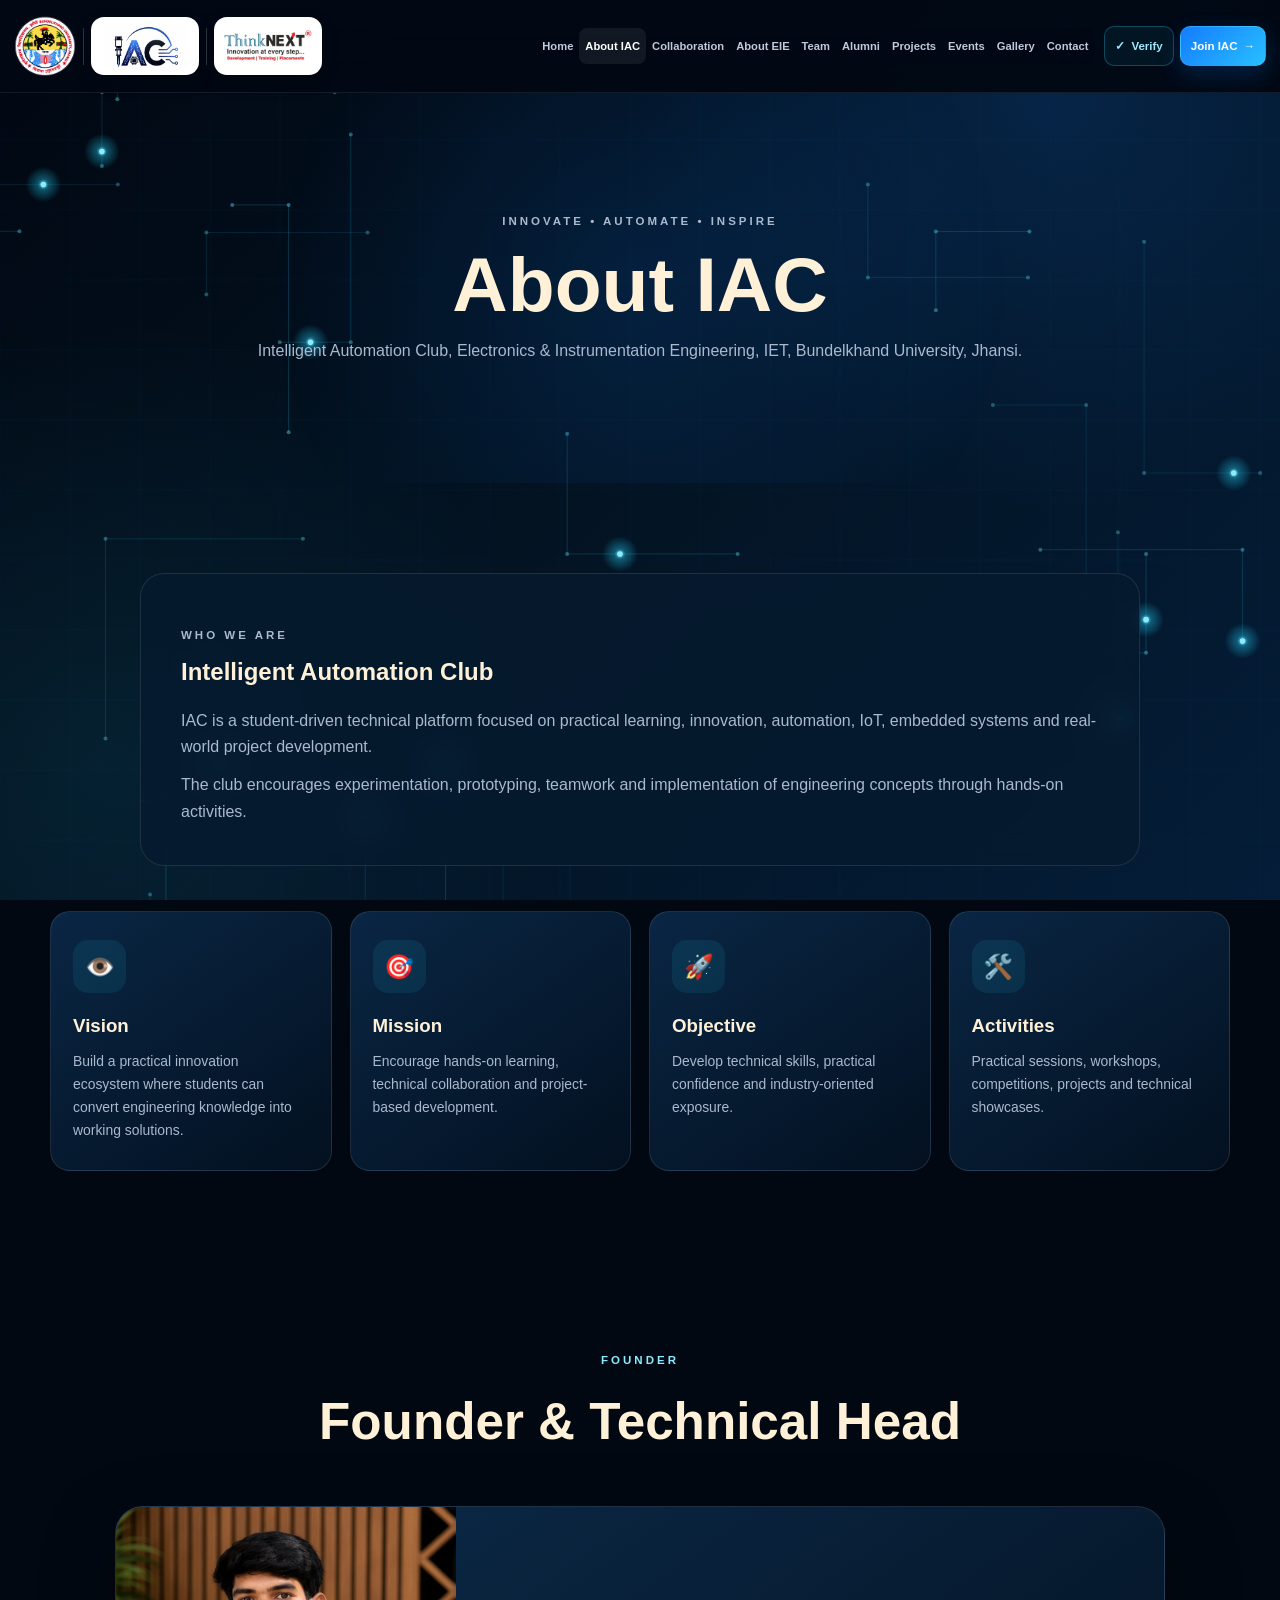
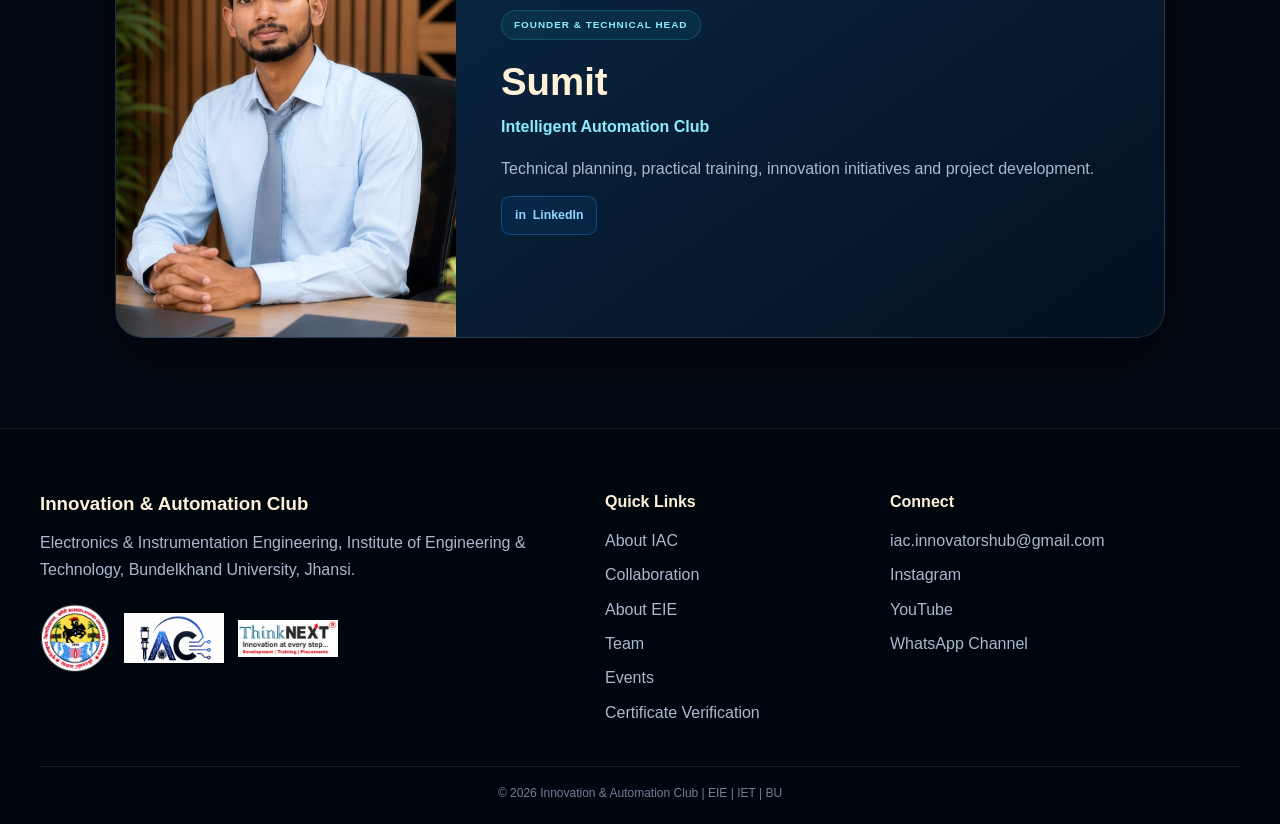
==== commit b950ffc8: "Update about.html" ====
--- a/about.html
+++ b/about.html
@@ -44,7 +44,7 @@
 
         <p>
 
-            Innovation & Automation Club,
+            Intelligent Automation Club,
             Electronics & Instrumentation Engineering,
             IET, Bundelkhand University, Jhansi.
 
@@ -64,7 +64,7 @@
         </p>
 
         <h2>
-            Innovation & Automation Club
+            Intelligent Automation Club
         </h2>
 
         <p>
@@ -217,7 +217,7 @@
             </h2>
 
             <h3>
-                Innovation & Automation Club
+                Intelligent Automation Club
             </h3>
 
             <p>
